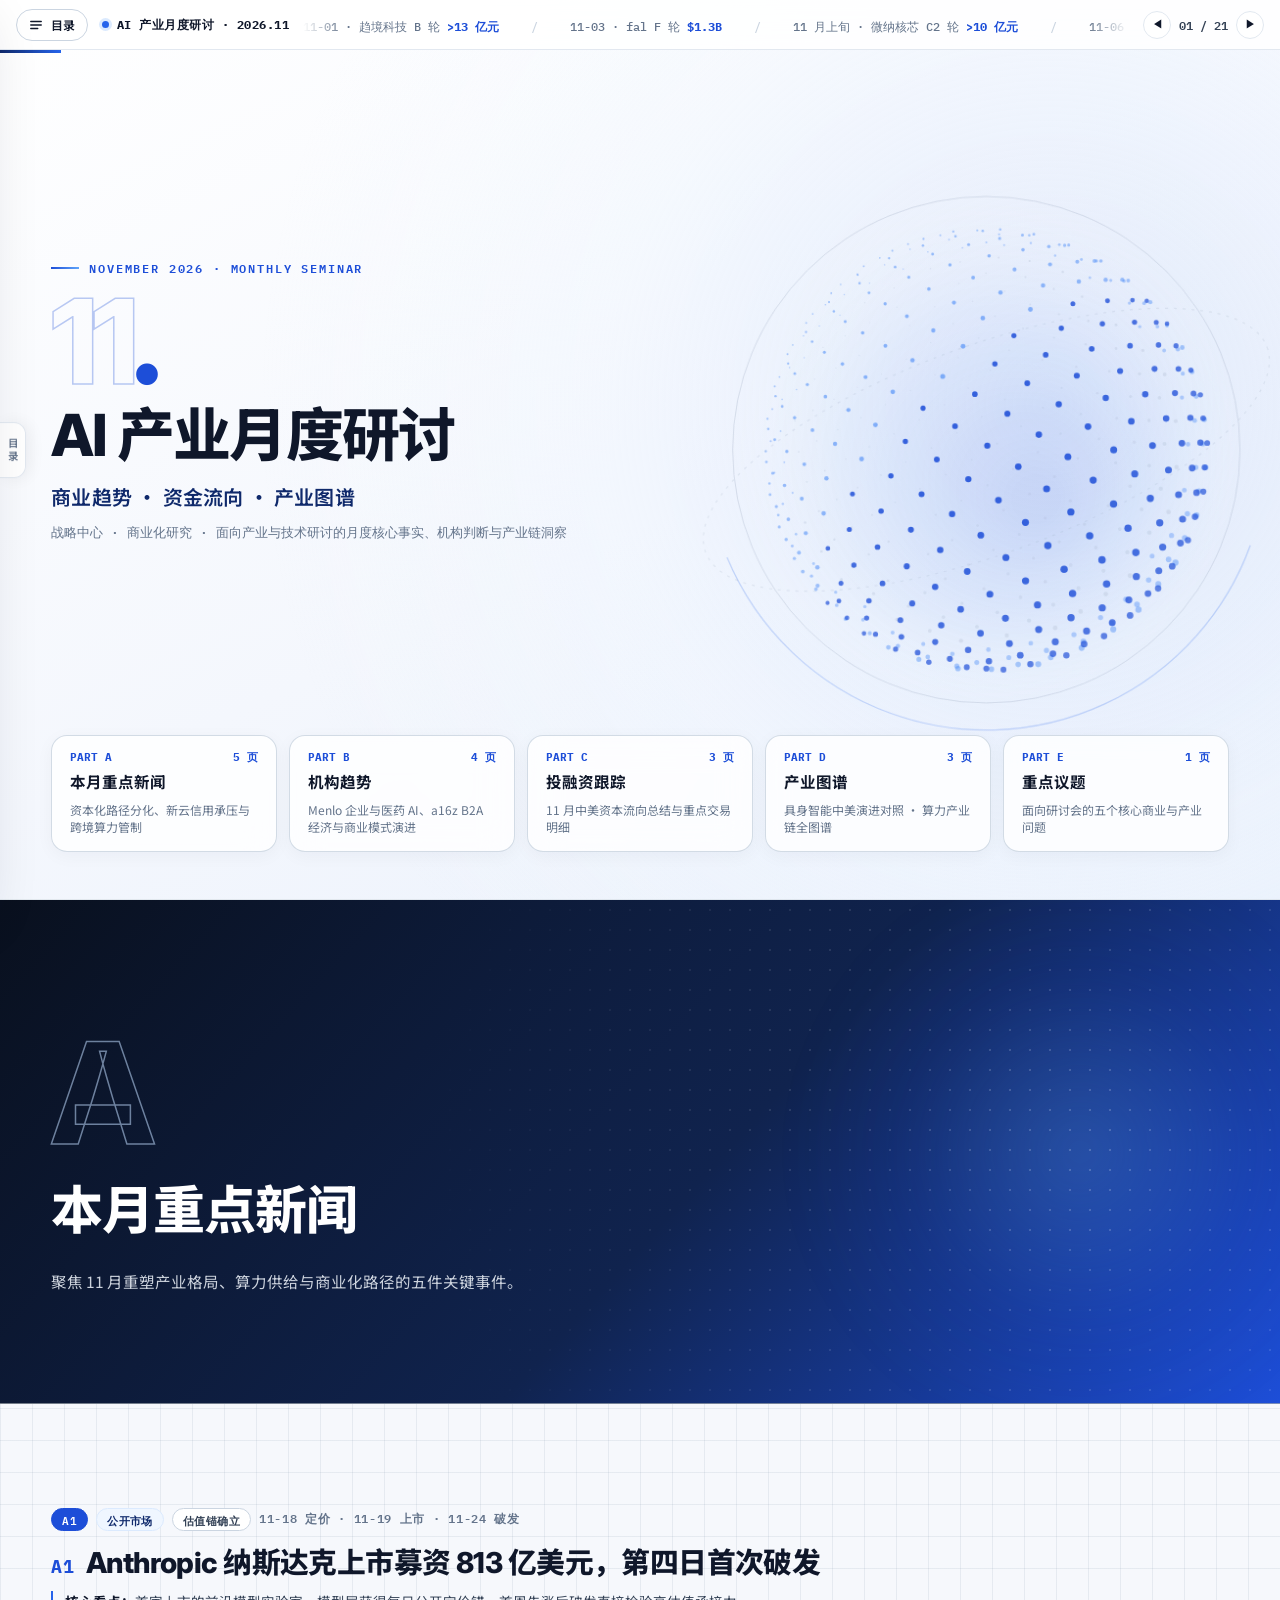
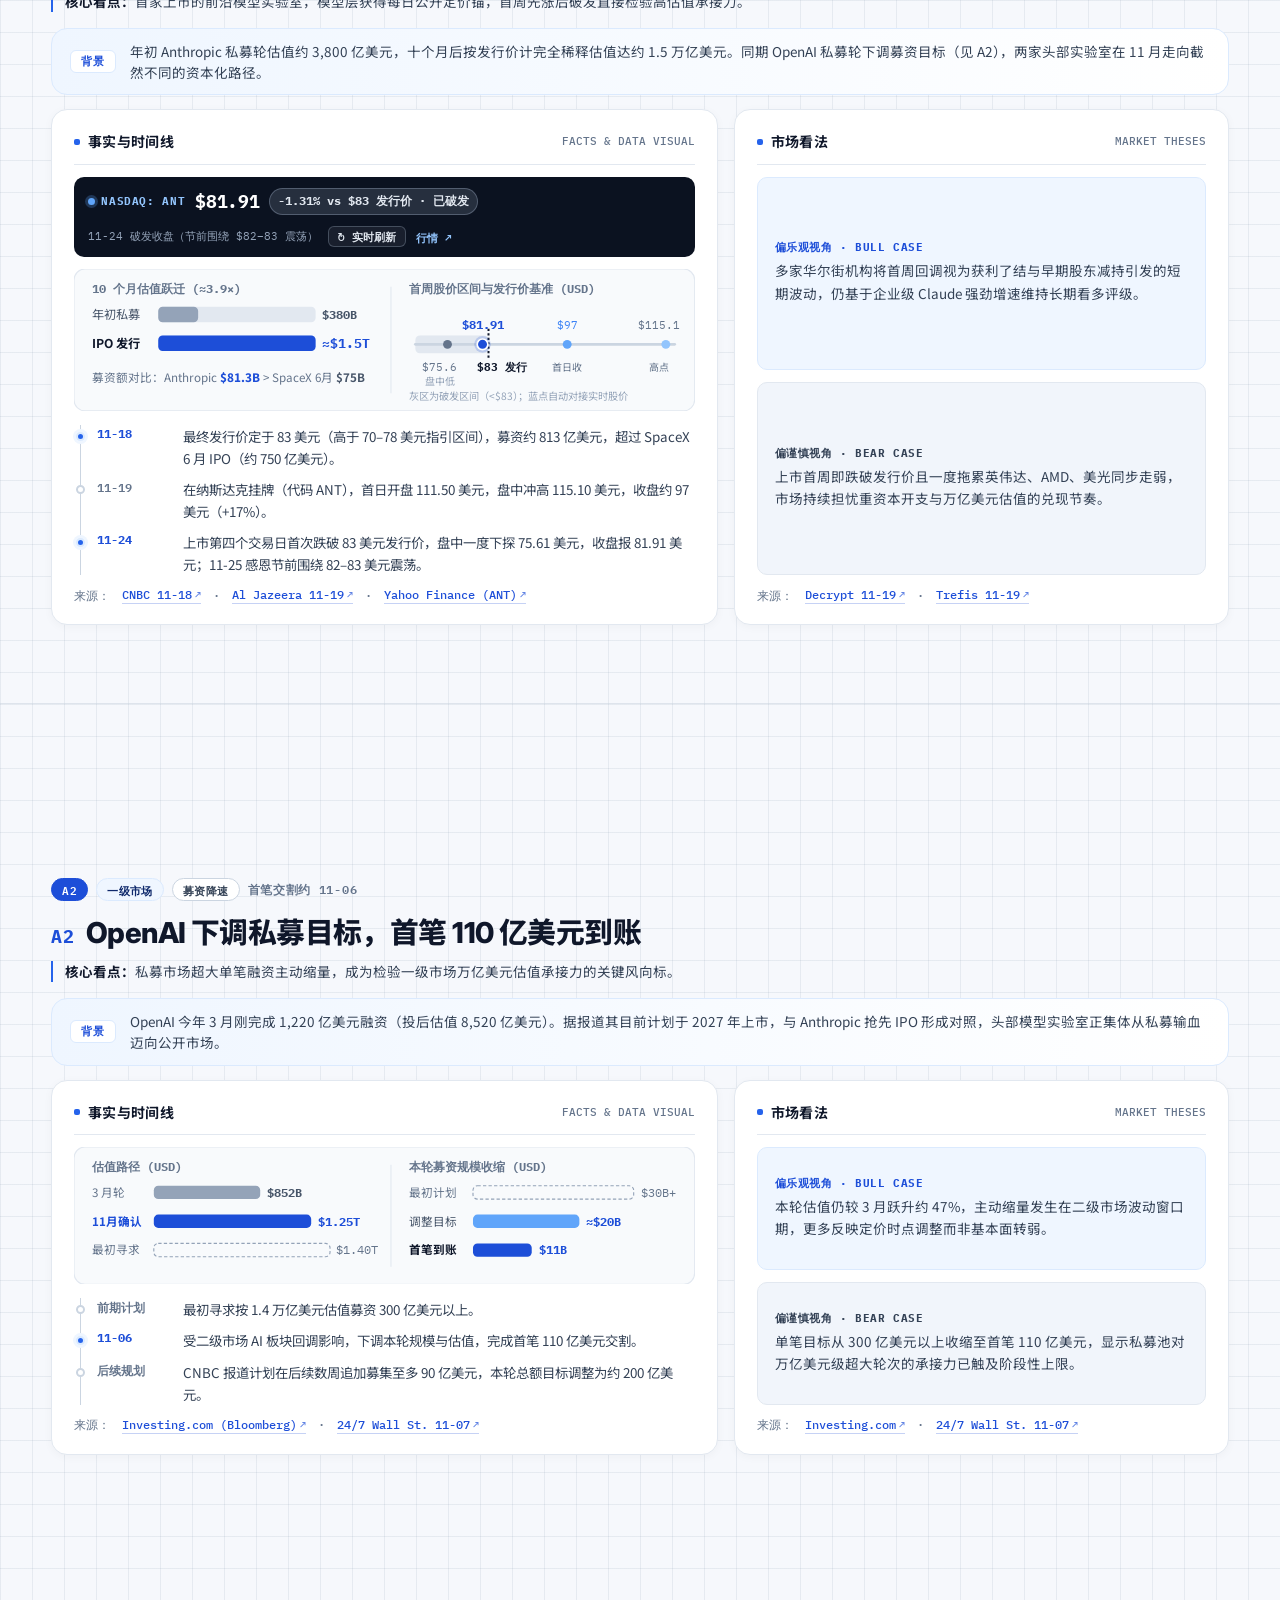
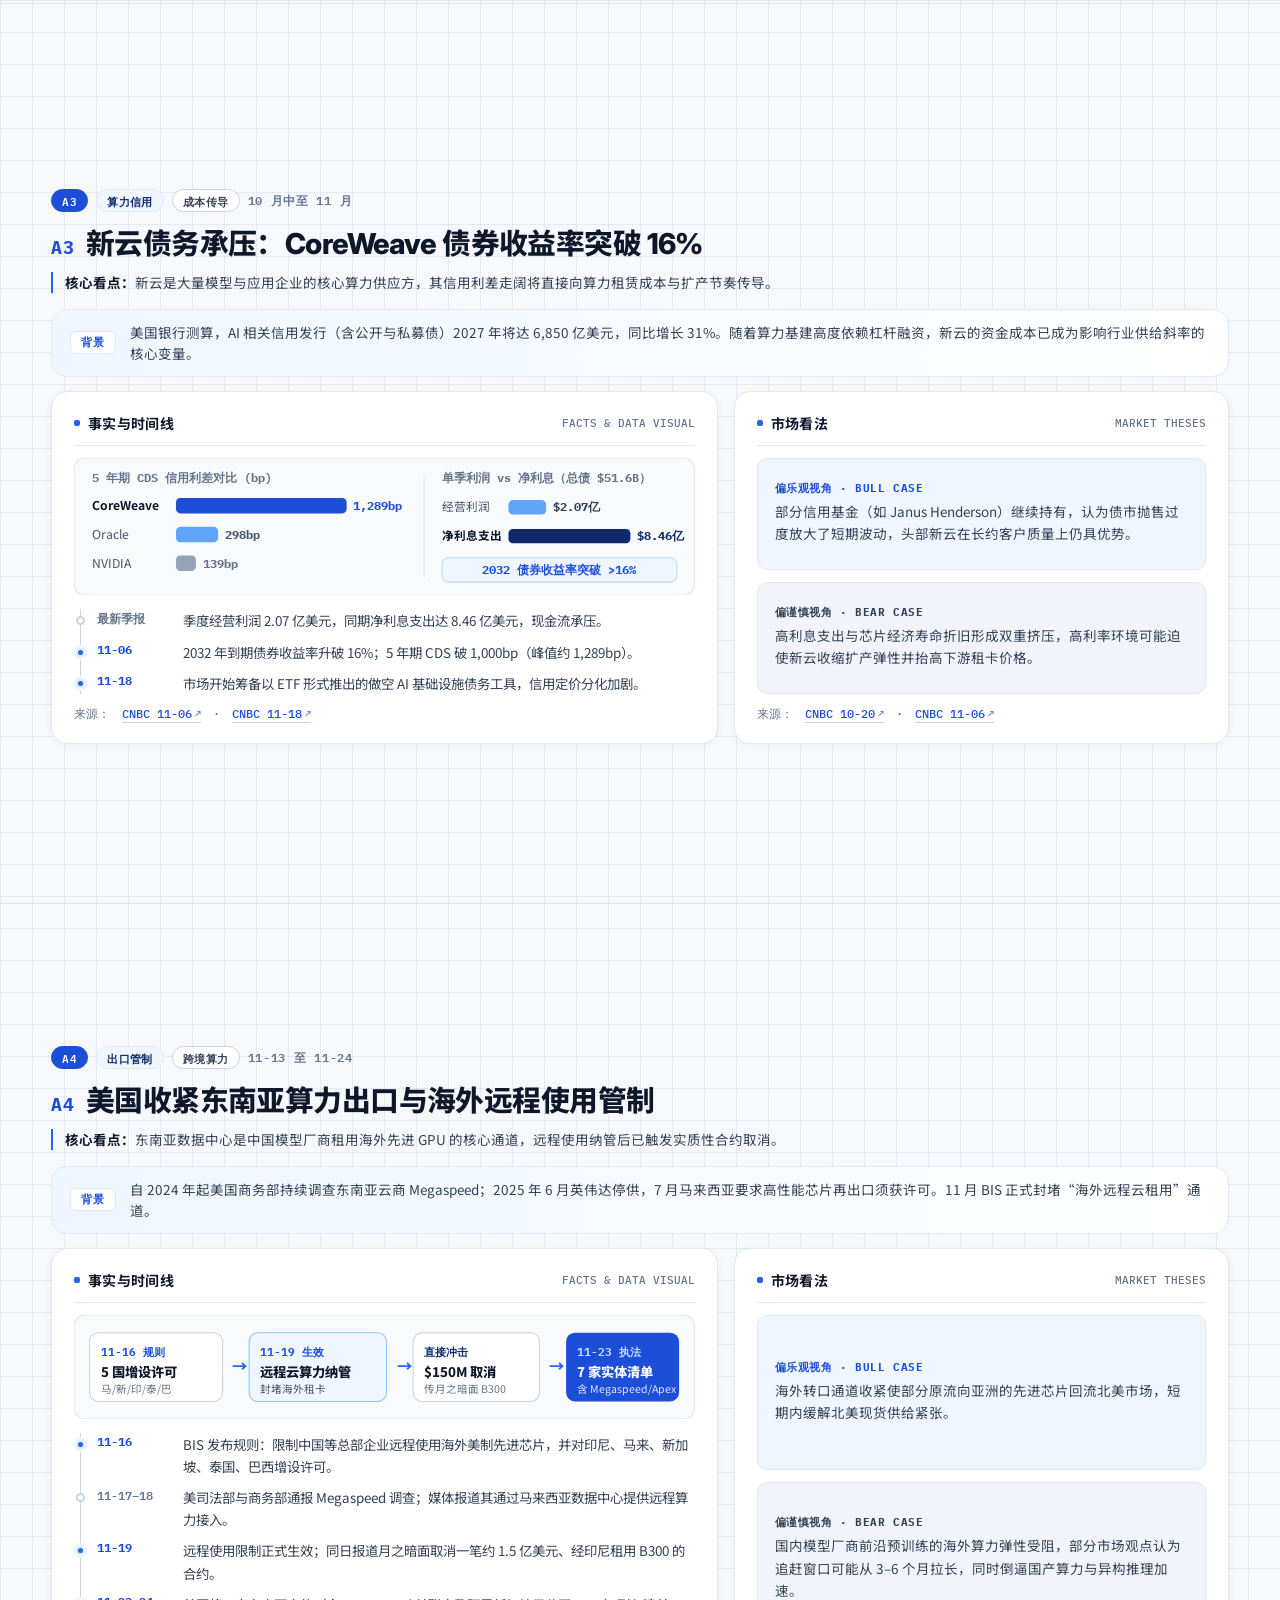
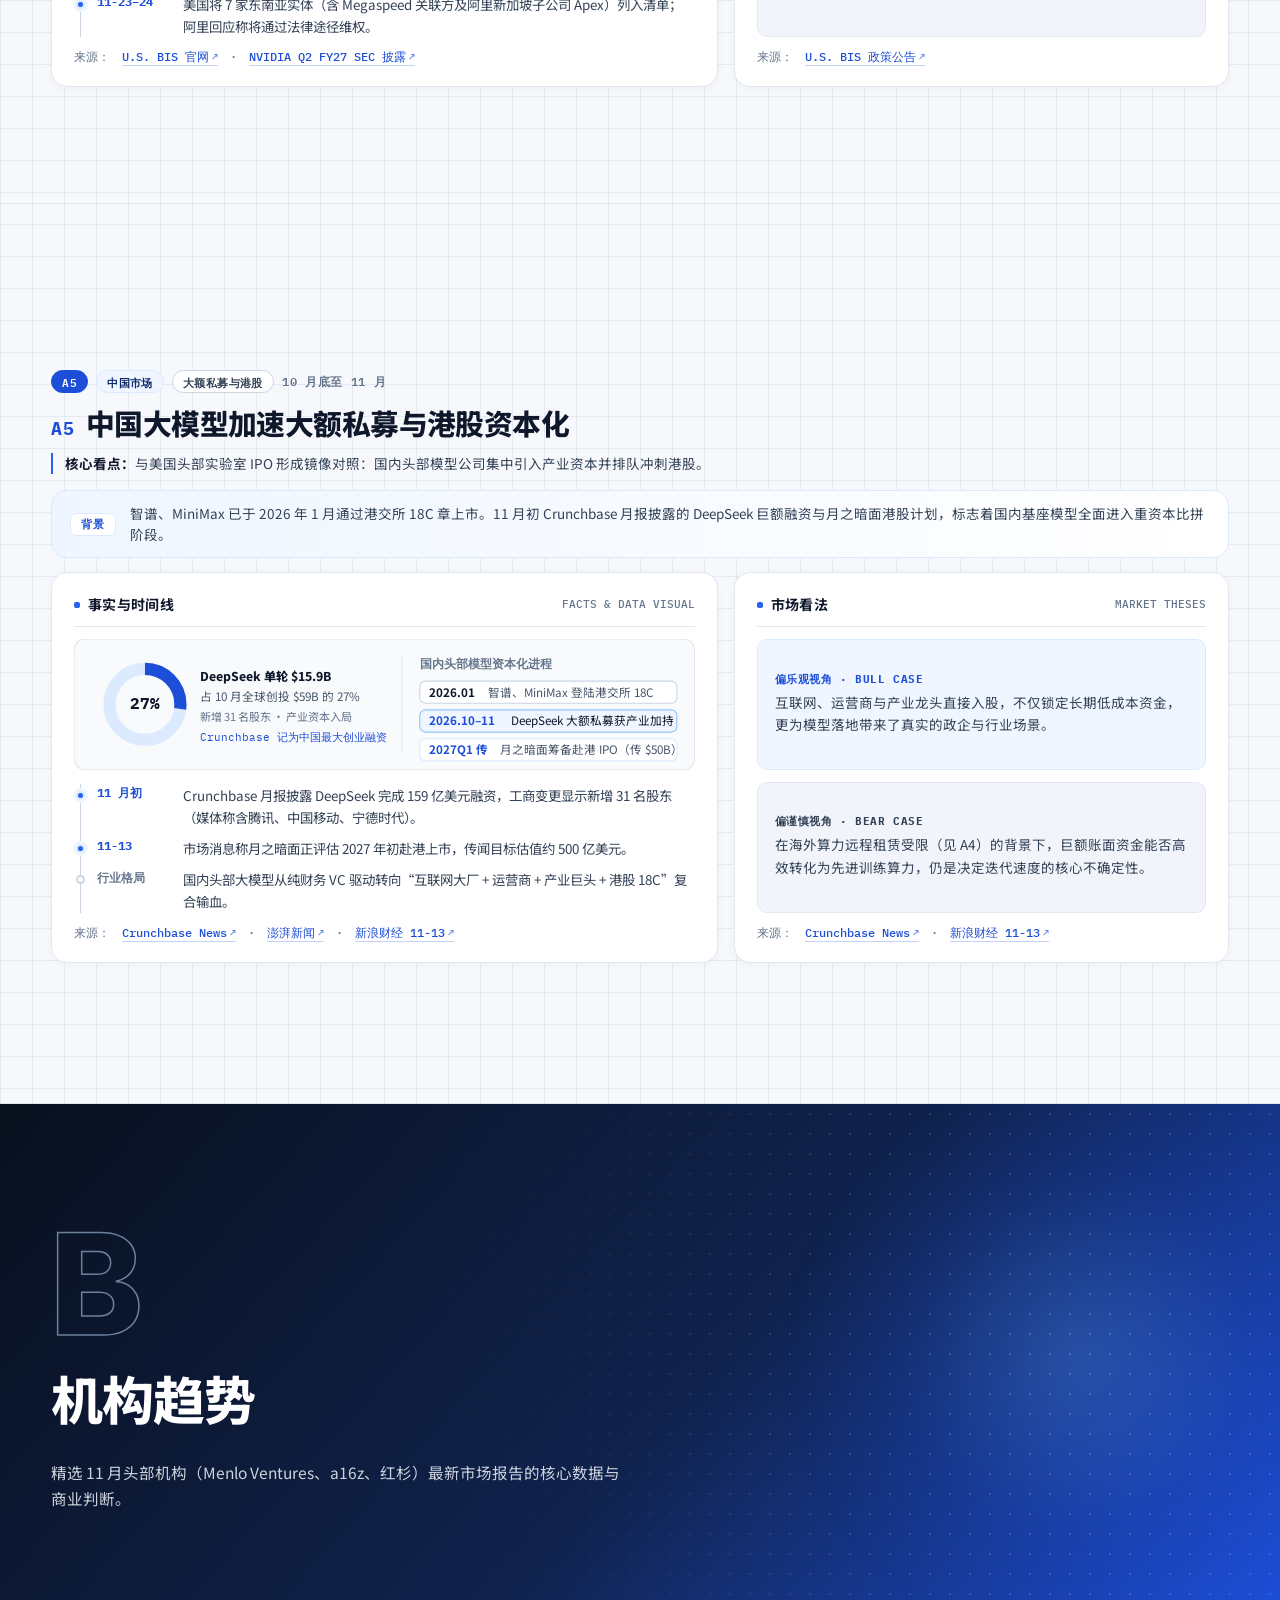
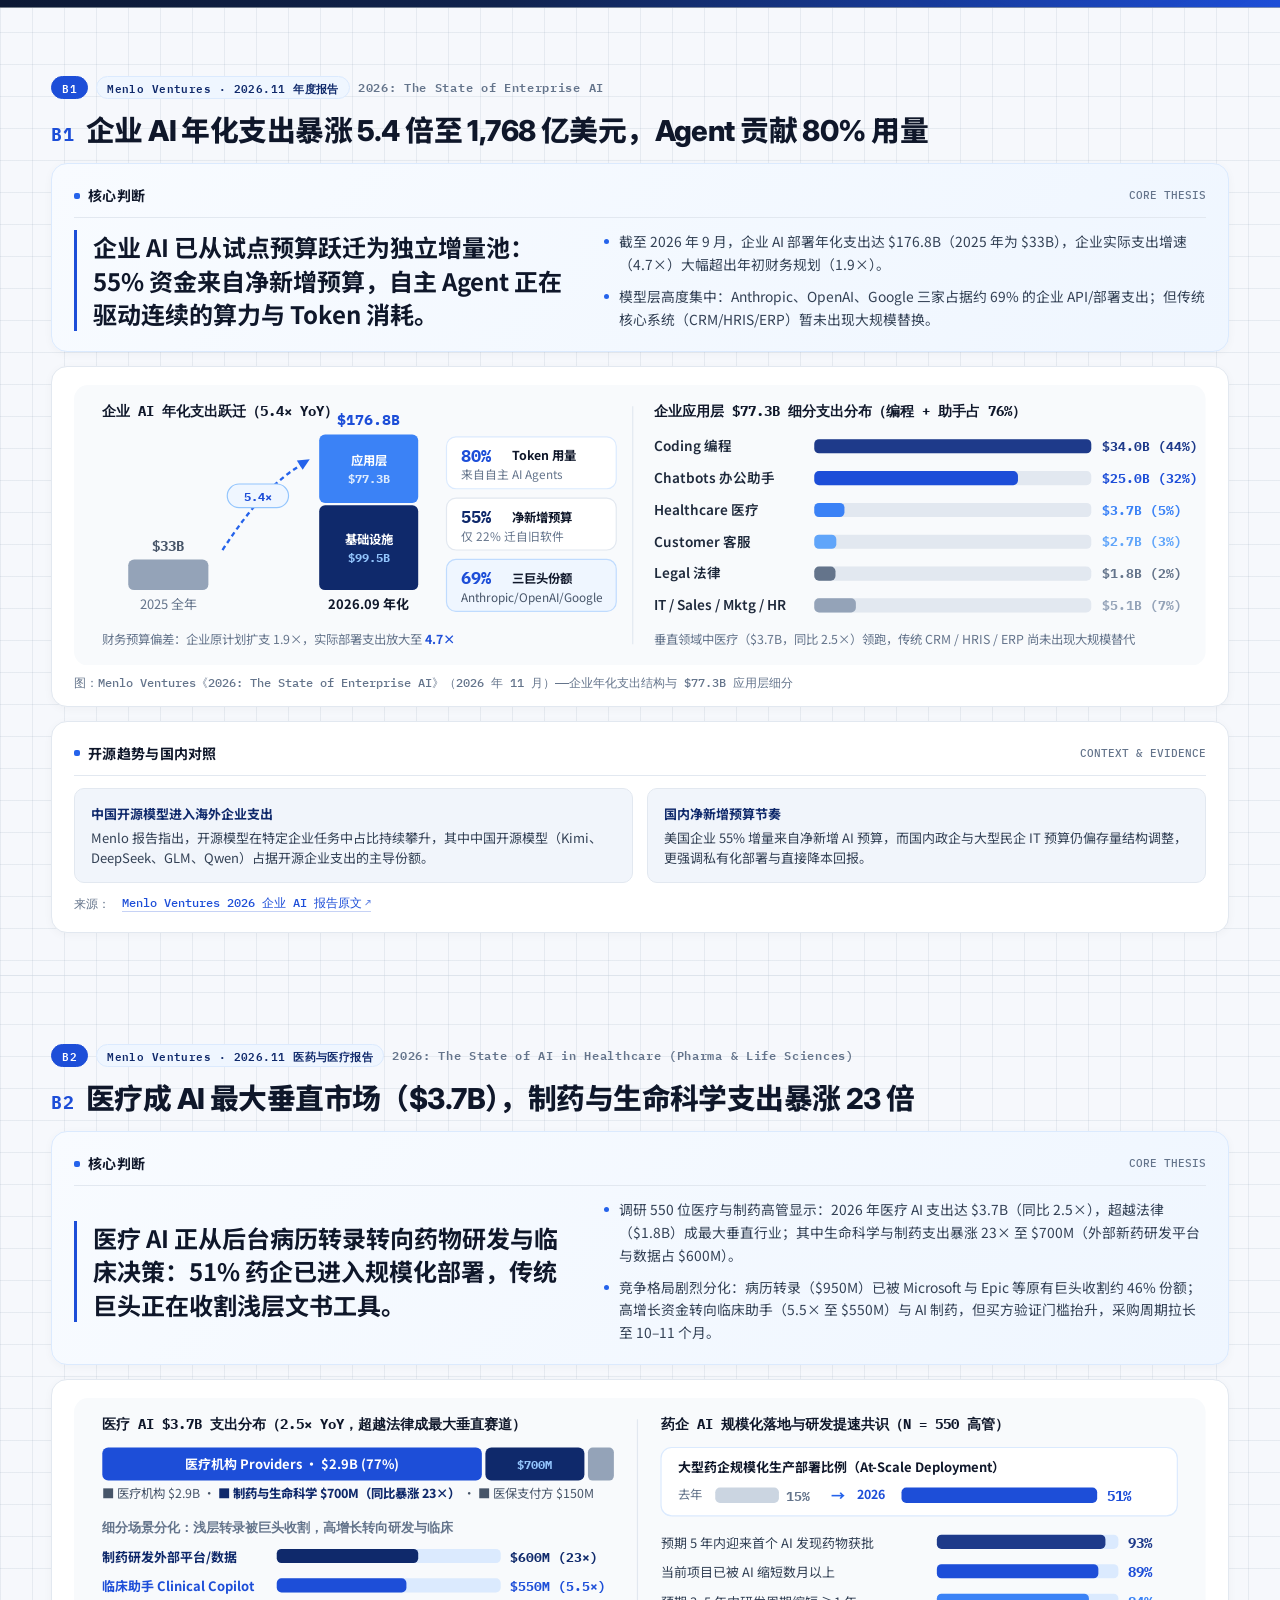
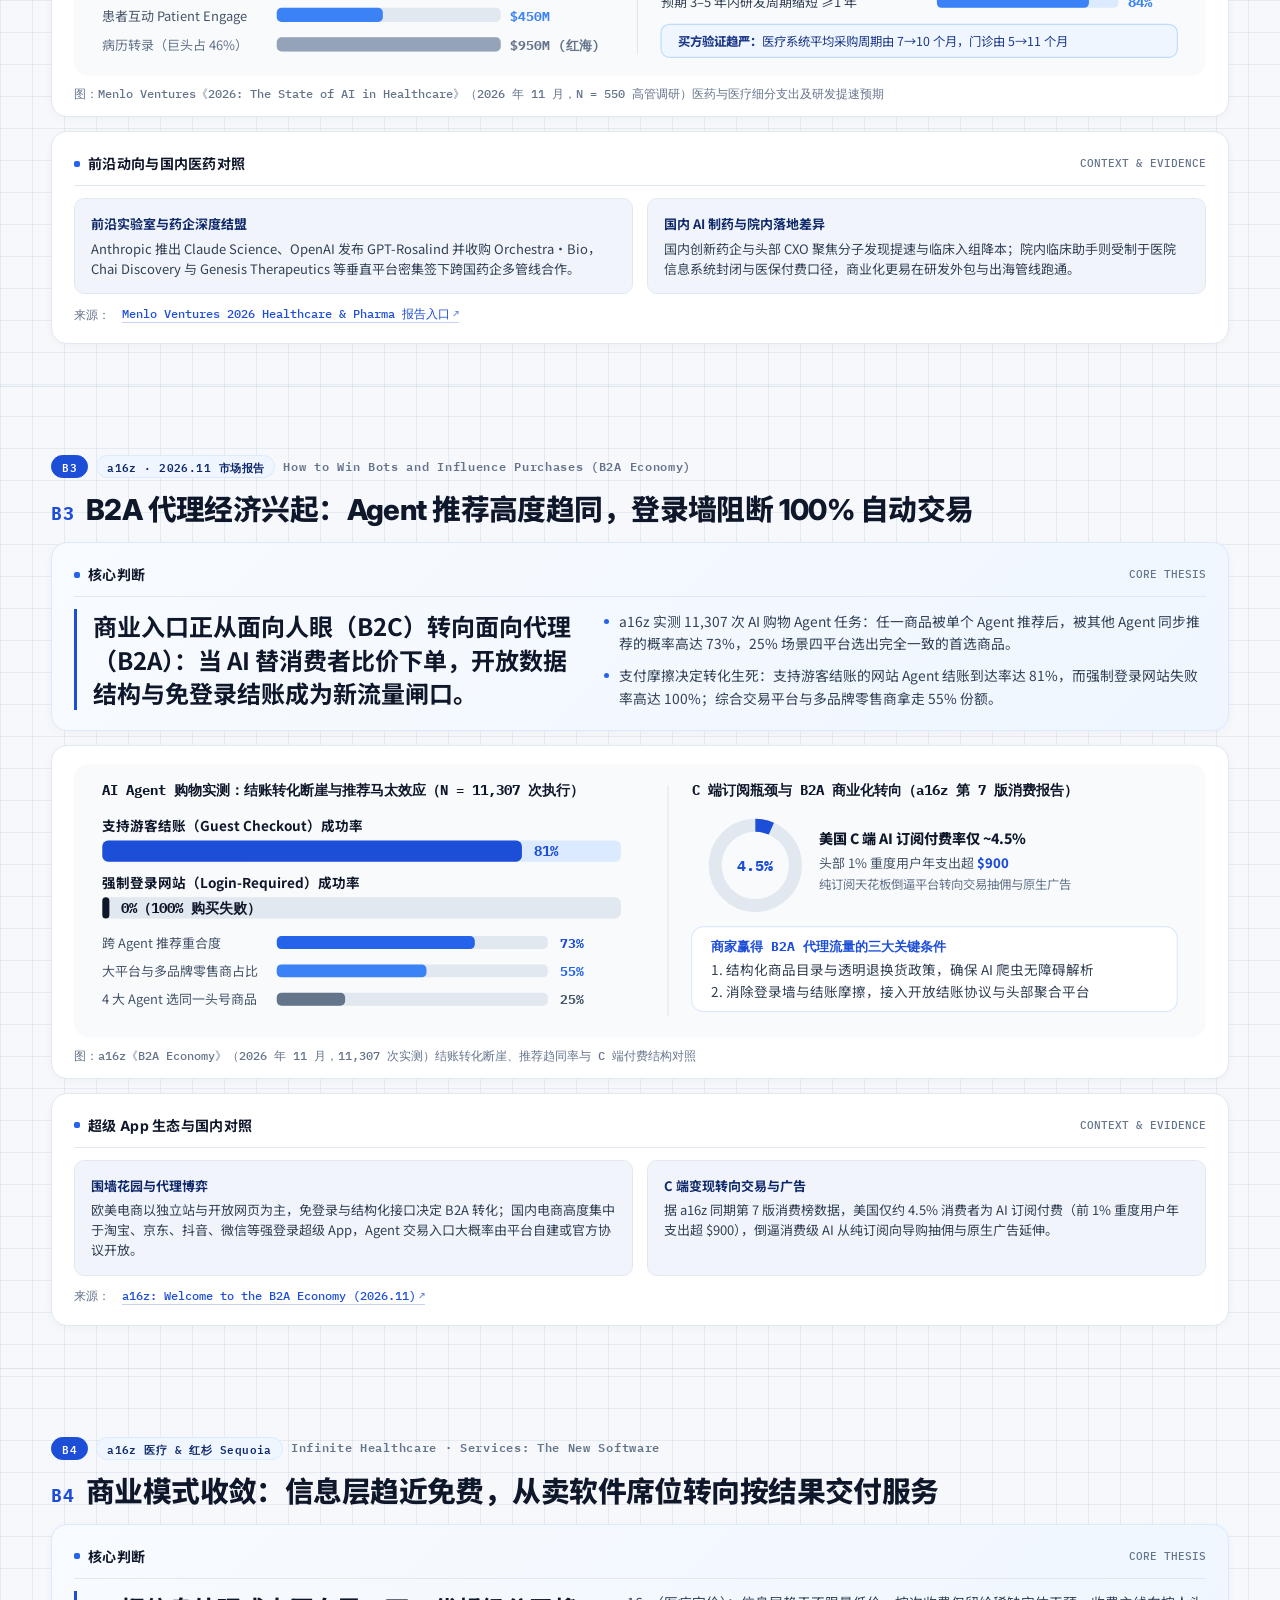
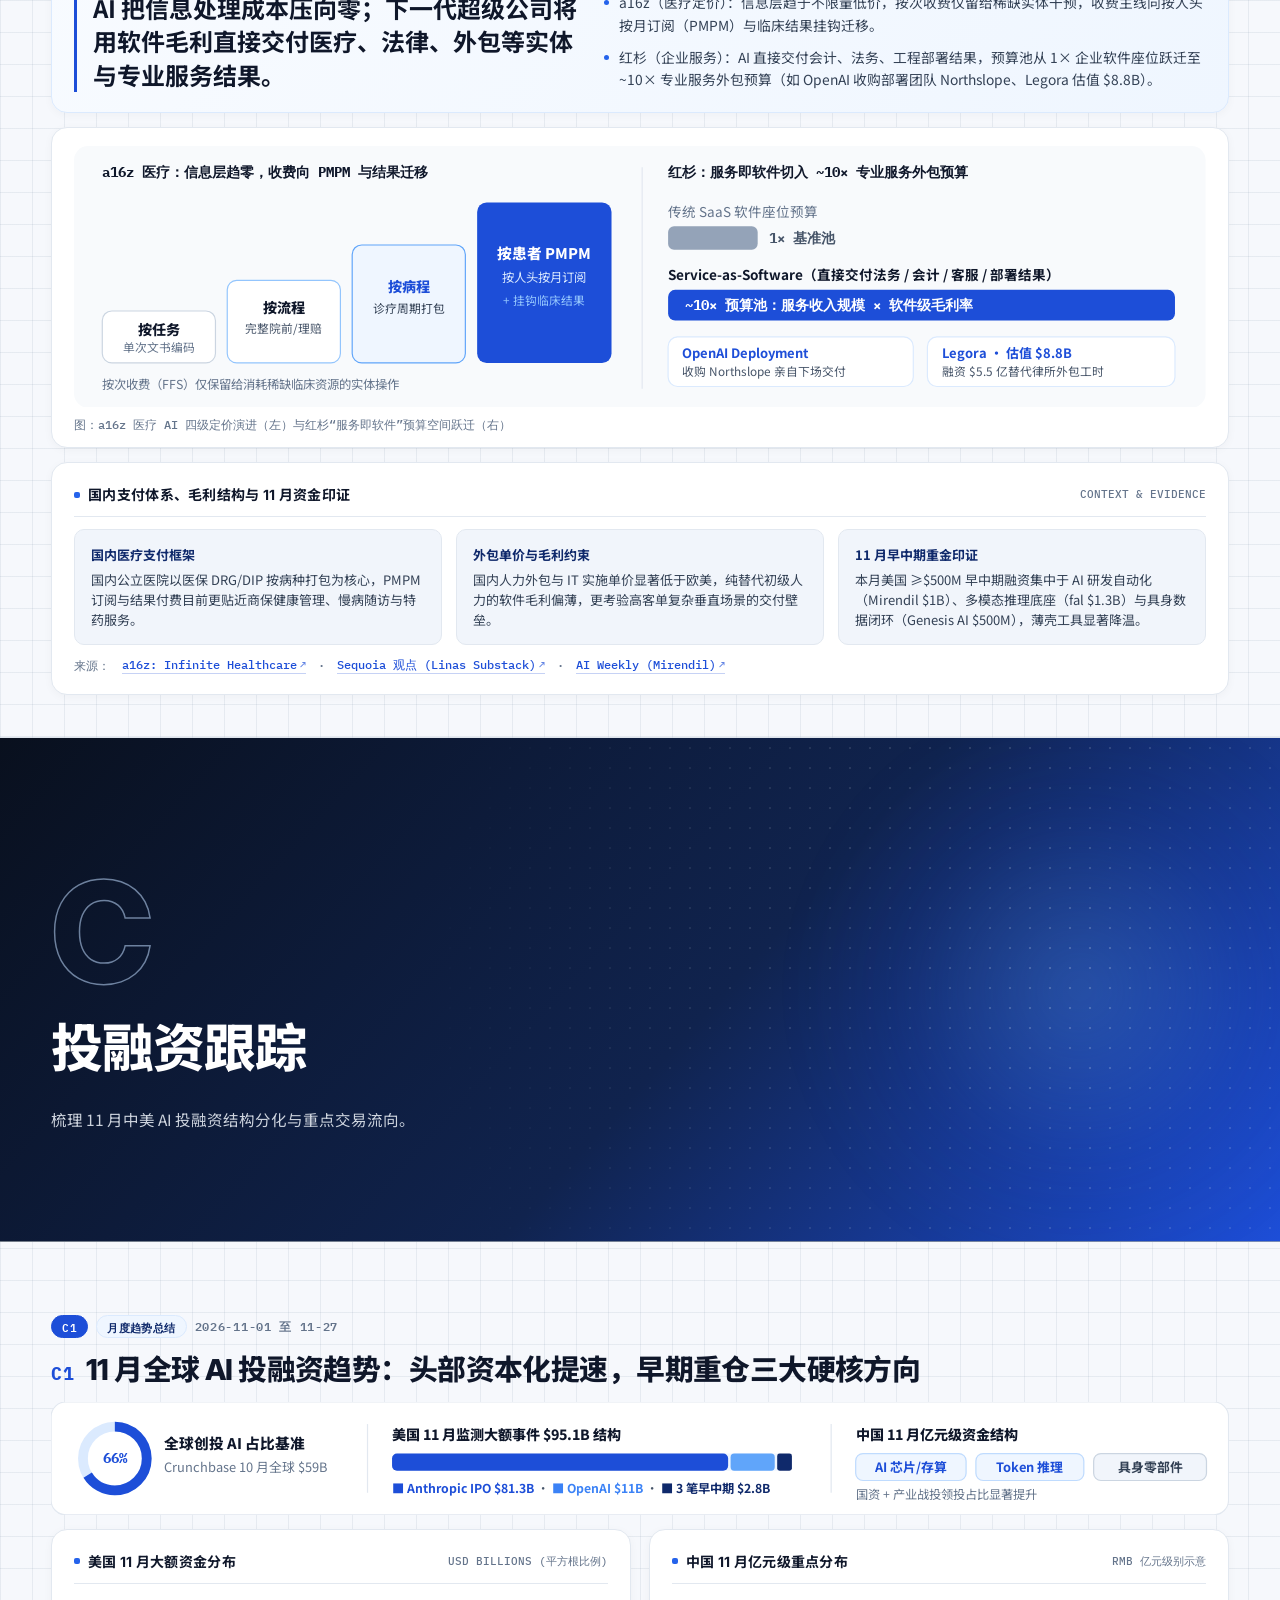
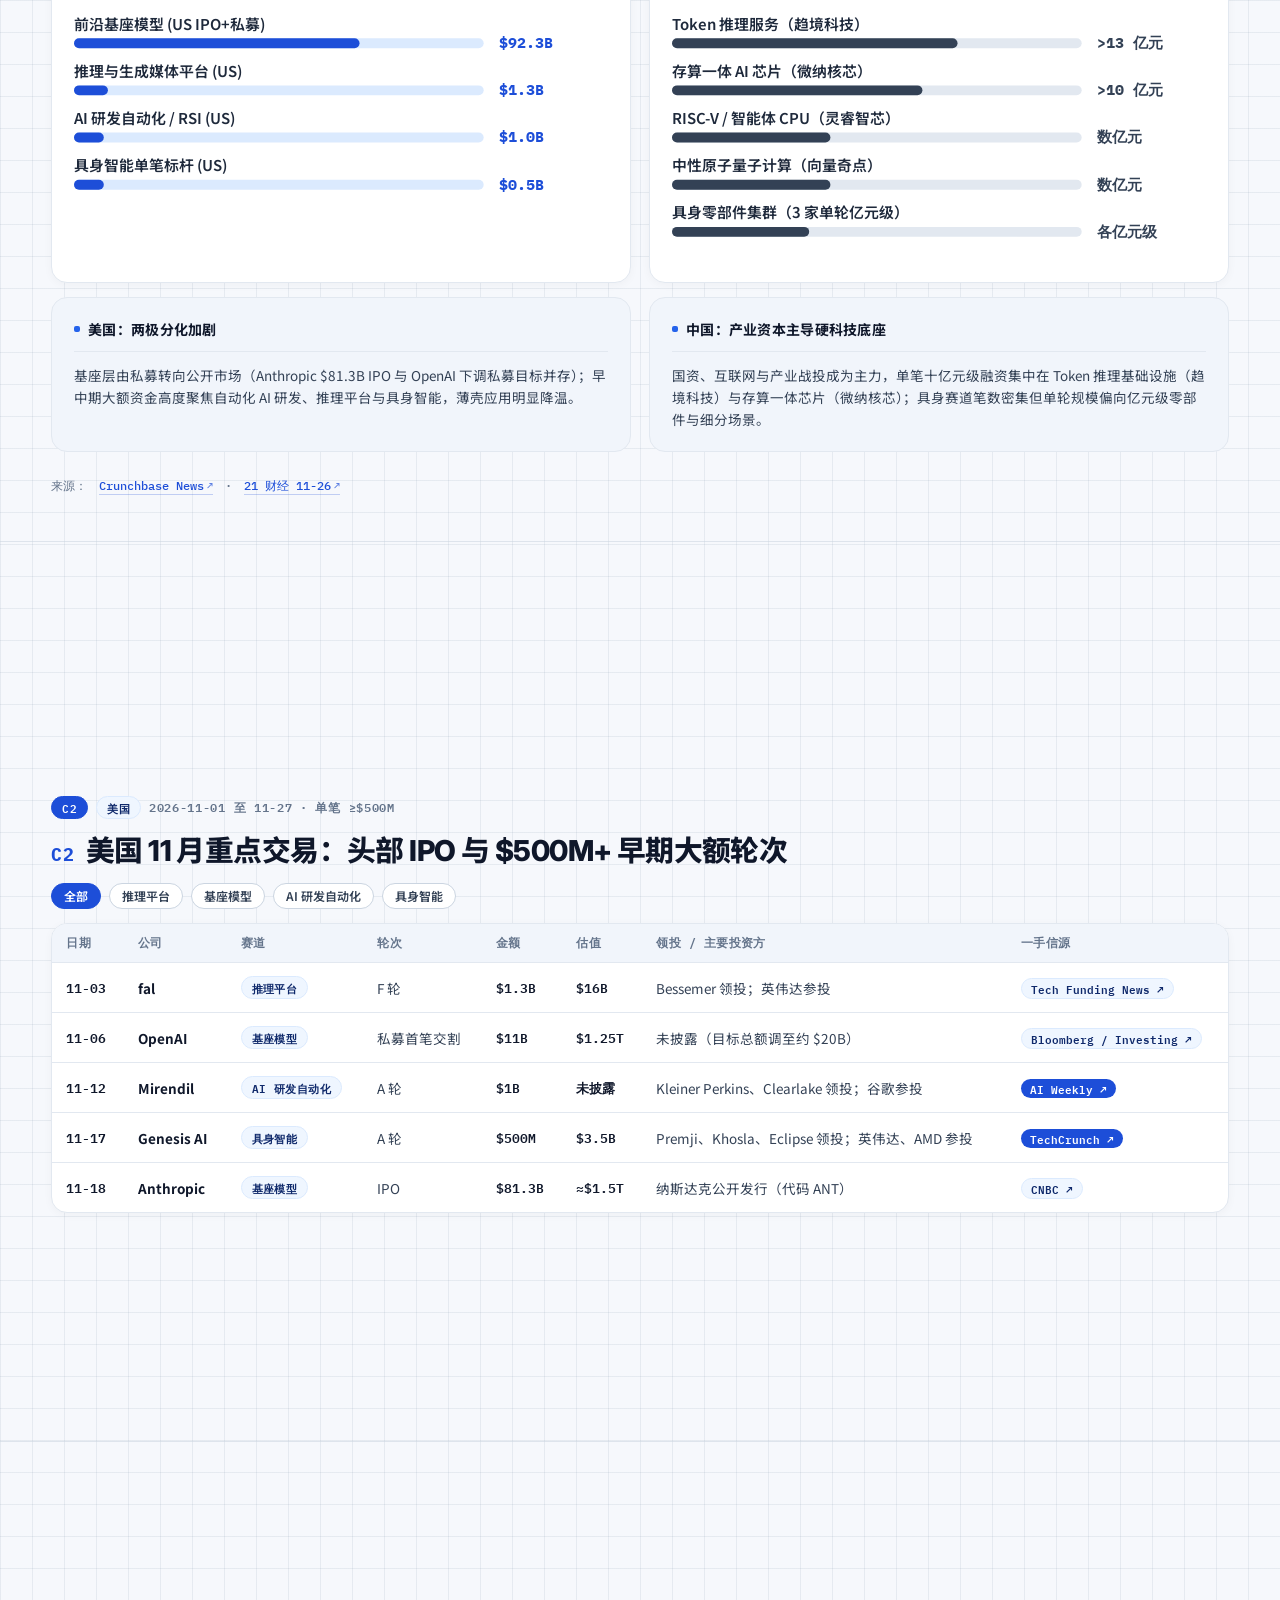
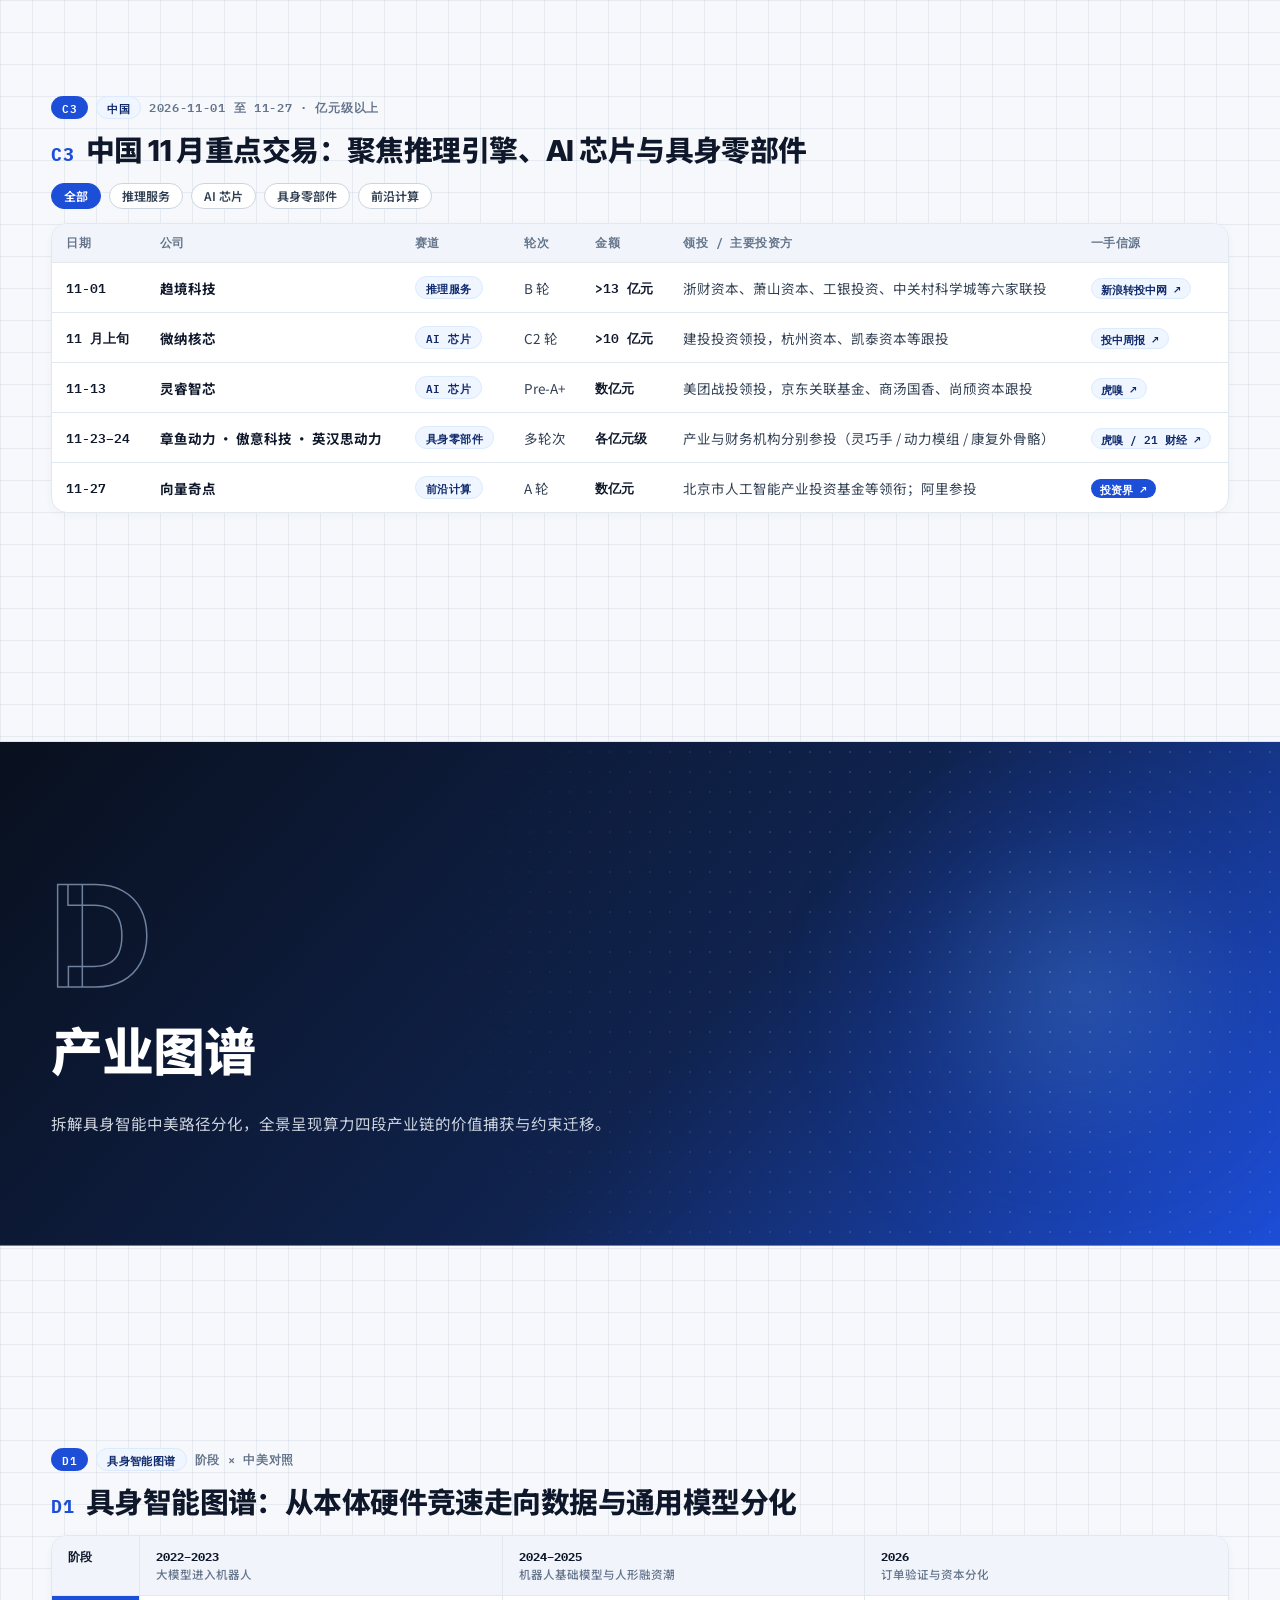
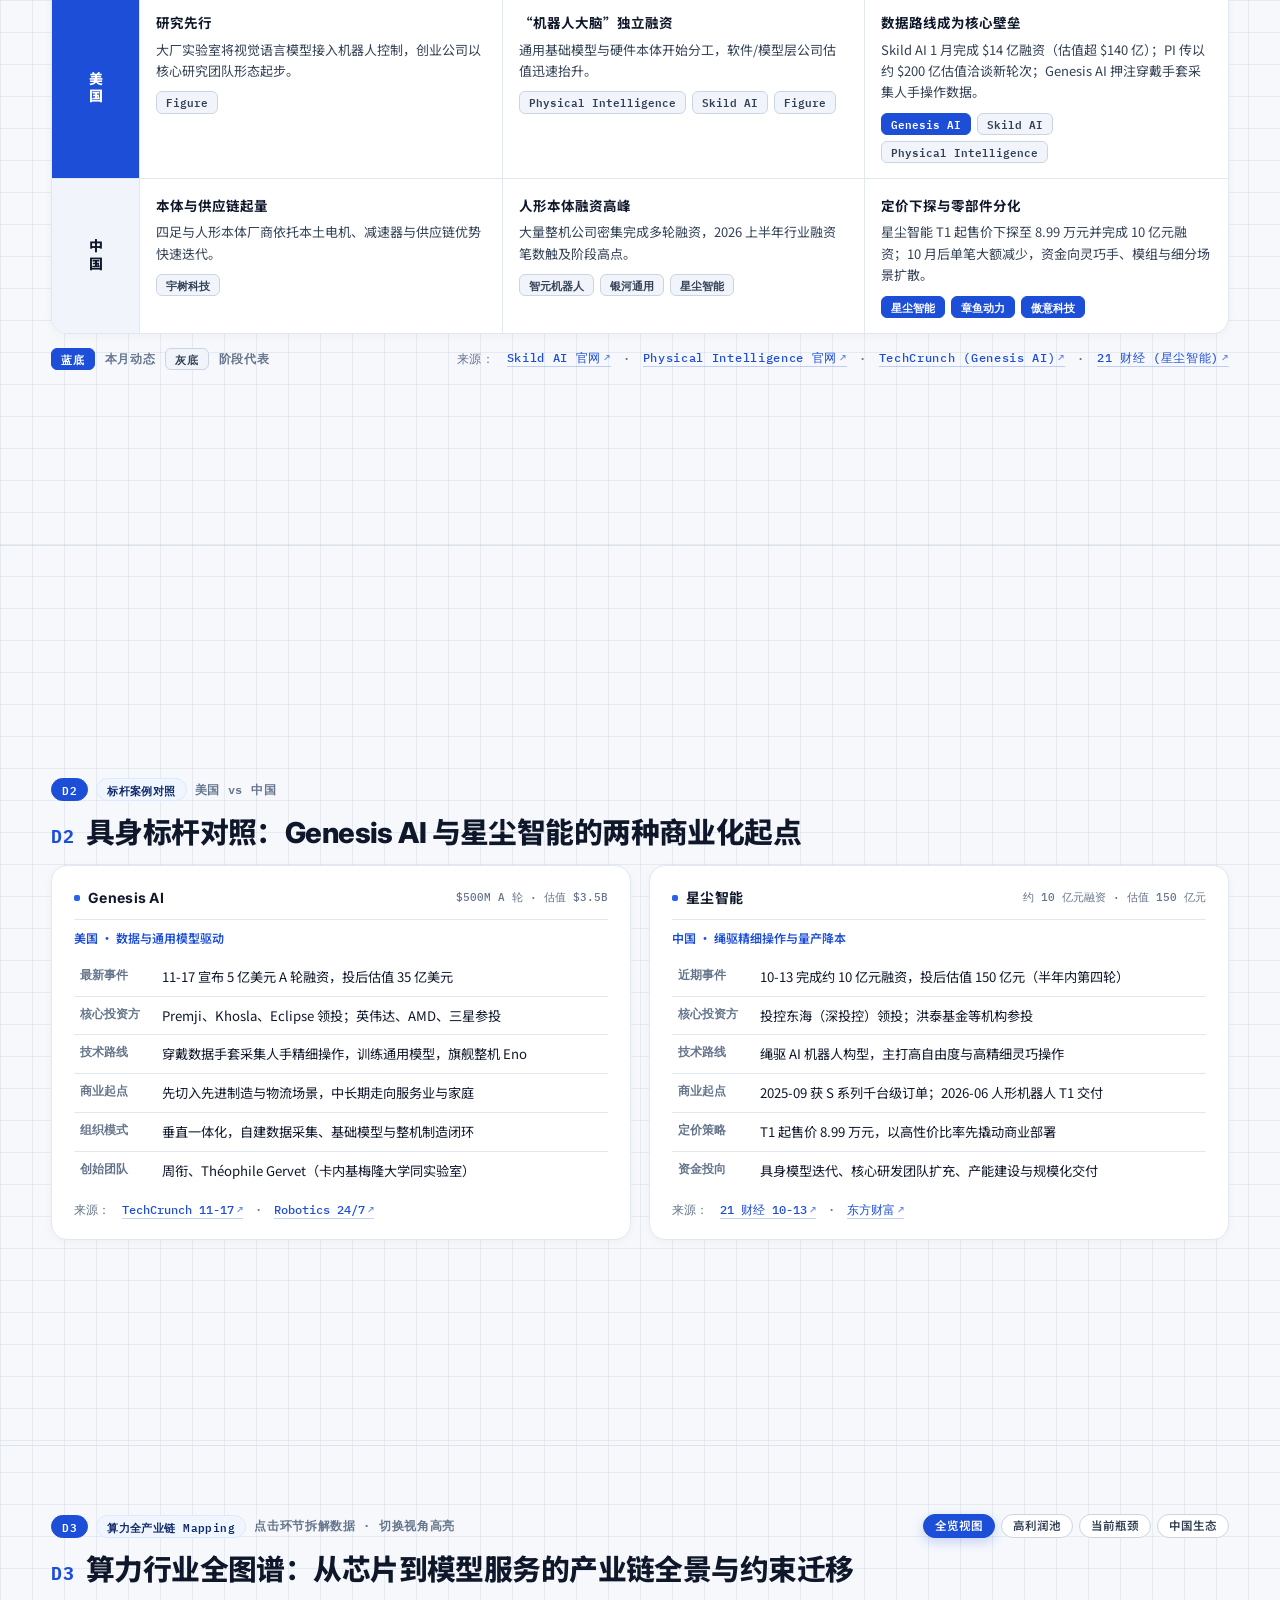
==== AI产业月度研讨-2026.11.html @ cfffbcdd "feat: AI industry monthly seminar 2026.11" ====
<!doctype html>
<html lang="zh-CN">
<head>
  <meta charset="utf-8">
  <meta name="viewport" content="width=device-width, initial-scale=1, viewport-fit=cover">
  <title>AI 产业月度研讨 · 2026.11</title>
  <link rel="icon" href="data:,">
  <link rel="preconnect" href="https://fonts.googleapis.com">
  <link rel="preconnect" href="https://fonts.gstatic.com" crossorigin>
  <link rel="stylesheet" href="https://fonts.googleapis.com/css2?family=IBM+Plex+Mono:wght@400;500;600;700&family=Inter:wght@400;500;600;700;800&family=Noto+Sans+SC:wght@400;500;600;700;800&display=swap">
  <link rel="stylesheet" href="assets/styles.css">
</head>
<body>

  <!-- Top Chrome -->
  <header class="topbar" aria-label="顶部导航">
    <button class="nav-trigger" id="navTrigger" type="button" aria-expanded="false" aria-controls="sideDrawer">
      <svg viewBox="0 0 16 16" fill="none" stroke="currentColor" stroke-width="1.6" stroke-linecap="round" aria-hidden="true">
        <line x1="2" y1="4" x2="14" y2="4"/>
        <line x1="2" y1="8" x2="14" y2="8"/>
        <line x1="2" y1="12" x2="10" y2="12"/>
      </svg>
      <span>目录</span>
    </button>
    <div class="brand-pill">
      <span class="brand-dot" aria-hidden="true"></span>
      <span>AI 产业月度研讨 · 2026.11</span>
    </div>
    <div class="ticker" aria-hidden="true">
      <div class="ticker-track" id="ticker"></div>
    </div>
    <div class="counter">
      <button id="prev" type="button" aria-label="上一页">◀</button>
      <span id="pc">01 / 19</span>
      <button id="next" type="button" aria-label="下一页">▶</button>
    </div>
  </header>
  <div class="progress-bar" id="progress"></div>

  <!-- Retractable Left-Edge Handle (Zero Content Overlap) -->
  <button class="edge-tab" id="edgeTab" type="button" aria-label="展开侧边目录">
    <span>目录</span>
  </button>

  <!-- Hidden Slide-Out Navigation Drawer -->
  <div class="drawer-backdrop" id="drawerBackdrop"></div>
  <aside class="side-drawer" id="sideDrawer" aria-label="全页快速跳转" aria-hidden="true">
    <div class="drawer-head">
      <span class="drawer-head-title">INDEX · 2026.11</span>
      <button class="drawer-close" id="drawerClose" type="button" aria-label="关闭目录">✕</button>
    </div>
    <nav class="drawer-body" id="drawerBody"></nav>
  </aside>

  <!-- Main Deck Container (Data-Driven) -->
  <main id="deck"></main>

  <!-- Monthly Data Modules (Rolling Update: Only Edit Files Inside data/YYYY-MM/) -->
  <script src="data/2026-11/meta.js"></script>
  <script src="data/2026-11/news.js"></script>
  <script src="data/2026-11/trends.js"></script>
  <script src="data/2026-11/funding.js"></script>
  <script src="data/2026-11/maps.js"></script>
  <script src="data/2026-11/topics.js"></script>

  <!-- Visualization, Brand Marks & Interactive Deck Engine -->
  <script src="assets/logos.js"></script>
  <script src="assets/charts.js"></script>
  <script src="assets/app.js"></script>
</body>
</html>
---- assets/styles.css ----
/* ==========================================================================
   AI Industry Monthly Seminar — Blue / White / Gray Minimal Portfolio System
   Clean editorial grid, subtle halftone artistry, hidden slide-out drawer nav
   ========================================================================== */

:root {
  --bg: #F6F8FC;
  --bg-grid: rgba(148, 163, 184, 0.16);
  --surface: #FFFFFF;
  --surface-soft: #F1F5FB;
  --ink: #0F172A;
  --ink-secondary: #334155;
  --muted: #64748B;
  --line: #E2E8F0;
  --line-strong: #CBD5E1;
  --blue: #1D4ED8;
  --blue-bright: #2563EB;
  --blue-deep: #0F296B;
  --blue-soft: #EFF6FF;
  --blue-tint: #DBEAFE;
  --slate-dark: #0B1220;
  --shadow-sm: 0 2px 10px rgba(15, 23, 42, 0.035);
  --shadow-md: 0 12px 32px rgba(15, 23, 42, 0.06);
  --shadow-lg: 0 20px 50px rgba(15, 23, 42, 0.12);
  --radius-sm: 10px;
  --radius-md: 16px;
  --radius-lg: 22px;
  --ease: cubic-bezier(0.16, 1, 0.3, 1);
  --font-display: "Inter", "Noto Sans SC", "PingFang SC", -apple-system, BlinkMacSystemFont, sans-serif;
  --font-body: "Noto Sans SC", "Inter", "PingFang SC", "Microsoft YaHei", sans-serif;
  --font-mono: "IBM Plex Mono", "SFMono-Regular", Menlo, monospace;
  color-scheme: light;
}

*,
*::before,
*::after {
  box-sizing: border-box;
}

html {
  scroll-behavior: smooth;
  scroll-padding-top: 64px;
}

body {
  margin: 0;
  padding: 0;
  background-color: var(--bg);
  background-image:
    linear-gradient(to right, var(--bg-grid) 1px, transparent 1px),
    linear-gradient(to bottom, var(--bg-grid) 1px, transparent 1px);
  background-size: 32px 32px;
  color: var(--ink);
  font-family: var(--font-body);
  font-size: 14.5px;
  line-height: 1.65;
  -webkit-font-smoothing: antialiased;
  overflow-x: hidden;
}

a {
  color: var(--blue);
  text-decoration: none;
  transition: color 0.18s var(--ease), opacity 0.18s var(--ease);
}

a:hover {
  color: var(--blue-deep);
}

a:focus-visible,
button:focus-visible {
  outline: 2px solid var(--blue-bright);
  outline-offset: 2px;
}

/* ========================= Top Chrome Bar ========================= */
.topbar {
  position: fixed;
  top: 0;
  left: 0;
  right: 0;
  z-index: 40;
  height: calc(50px + env(safe-area-inset-top, 0px));
  padding-top: env(safe-area-inset-top, 0px);
  padding-left: max(16px, env(safe-area-inset-left, 0px));
  padding-right: max(16px, env(safe-area-inset-right, 0px));
  display: flex;
  align-items: center;
  gap: 14px;
  background: rgba(255, 255, 255, 0.86);
  backdrop-filter: blur(14px);
  -webkit-backdrop-filter: blur(14px);
  border-bottom: 1px solid var(--line);
}

.nav-trigger {
  flex: none;
  display: inline-flex;
  align-items: center;
  gap: 8px;
  height: 32px;
  padding: 0 12px;
  border-radius: 999px;
  border: 1px solid var(--line-strong);
  background: var(--surface);
  color: var(--ink);
  font: 600 12px/1 var(--font-body);
  cursor: pointer;
  transition: all 0.2s var(--ease);
}

.nav-trigger:hover {
  border-color: var(--blue);
  color: var(--blue);
  background: var(--blue-soft);
}

.nav-trigger svg {
  width: 14px;
  height: 14px;
}

.brand-pill {
  flex: none;
  display: inline-flex;
  align-items: center;
  gap: 8px;
  font: 700 12px/1 var(--font-mono);
  letter-spacing: 0.04em;
  color: var(--ink);
}

.brand-dot {
  width: 7px;
  height: 7px;
  border-radius: 50%;
  background: var(--blue-bright);
  box-shadow: 0 0 0 3px var(--blue-tint);
}

.ticker {
  flex: 1;
  min-width: 0;
  overflow: hidden;
  mask-image: linear-gradient(to right, transparent, #000 5%, #000 95%, transparent);
  -webkit-mask-image: linear-gradient(to right, transparent, #000 5%, #000 95%, transparent);
}

.ticker-track {
  display: inline-flex;
  align-items: center;
  gap: 32px;
  white-space: nowrap;
  font: 500 11.5px/1 var(--font-mono);
  color: var(--muted);
  animation: tickerScroll 68s linear infinite;
}

.ticker:hover .ticker-track {
  animation-play-state: paused;
}

.ticker-track b {
  color: var(--blue);
  font-weight: 700;
}

.ticker-sep {
  color: var(--line-strong);
}

@keyframes tickerScroll {
  from { transform: translateX(0); }
  to { transform: translateX(-50%); }
}

.counter {
  flex: none;
  display: inline-flex;
  align-items: center;
  gap: 8px;
  font: 600 12px/1 var(--font-mono);
  font-variant-numeric: tabular-nums;
  color: var(--ink-secondary);
}

.counter button {
  width: 28px;
  height: 28px;
  border-radius: 50%;
  border: 1px solid var(--line);
  background: var(--surface);
  color: var(--ink);
  display: grid;
  place-items: center;
  cursor: pointer;
  font-size: 11px;
  transition: all 0.18s var(--ease);
}

.counter button:hover {
  border-color: var(--blue);
  background: var(--blue);
  color: #fff;
}

.progress-bar {
  position: fixed;
  top: calc(50px + env(safe-area-inset-top, 0px));
  left: 0;
  height: 2.5px;
  width: 0;
  background: linear-gradient(90deg, var(--blue-deep), var(--blue-bright));
  z-index: 41;
  transition: width 0.3s var(--ease);
}

/* ==================== Hidden Retractable Side Drawer ==================== */
.edge-tab {
  position: fixed;
  left: 0;
  top: 50%;
  transform: translateY(-50%);
  z-index: 45;
  display: flex;
  flex-direction: column;
  align-items: center;
  justify-content: center;
  gap: 6px;
  width: 26px;
  padding: 14px 4px;
  border: 1px solid var(--line);
  border-left: 0;
  border-radius: 0 12px 12px 0;
  background: rgba(255, 255, 255, 0.88);
  backdrop-filter: blur(10px);
  color: var(--muted);
  font: 600 10.5px/1.1 var(--font-body);
  cursor: pointer;
  box-shadow: 4px 0 16px rgba(15, 23, 42, 0.06);
  transition: all 0.22s var(--ease);
}

.edge-tab:hover {
  width: 34px;
  color: var(--blue);
  border-color: var(--blue-tint);
  background: var(--blue-soft);
}

.edge-tab span {
  writing-mode: vertical-rl;
  letter-spacing: 0.18em;
}

.drawer-backdrop {
  position: fixed;
  inset: 0;
  z-index: 50;
  background: rgba(15, 23, 42, 0.24);
  backdrop-filter: blur(4px);
  opacity: 0;
  pointer-events: none;
  transition: opacity 0.28s var(--ease);
}

.drawer-backdrop.open {
  opacity: 1;
  pointer-events: auto;
}

.side-drawer {
  position: fixed;
  top: 0;
  left: 0;
  bottom: 0;
  z-index: 55;
  width: min(308px, 84vw);
  background: rgba(255, 255, 255, 0.96);
  backdrop-filter: blur(20px);
  -webkit-backdrop-filter: blur(20px);
  border-right: 1px solid var(--line);
  box-shadow: var(--shadow-lg);
  transform: translateX(-104%);
  transition: transform 0.36s var(--ease);
  display: flex;
  flex-direction: column;
  padding-top: env(safe-area-inset-top, 0px);
  padding-bottom: env(safe-area-inset-bottom, 0px);
}

.side-drawer.open {
  transform: translateX(0);
}

.drawer-head {
  display: flex;
  align-items: center;
  justify-content: space-between;
  padding: 18px 20px;
  border-bottom: 1px solid var(--line);
}

.drawer-head-title {
  font: 700 12px/1 var(--font-mono);
  letter-spacing: 0.08em;
  color: var(--muted);
  text-transform: uppercase;
}

.drawer-close {
  width: 30px;
  height: 30px;
  border-radius: 50%;
  border: 1px solid var(--line);
  background: var(--surface);
  color: var(--ink-secondary);
  display: grid;
  place-items: center;
  cursor: pointer;
  font-size: 14px;
  transition: all 0.18s var(--ease);
}

.drawer-close:hover {
  background: var(--blue-soft);
  border-color: var(--blue-tint);
  color: var(--blue);
}

.drawer-body {
  flex: 1;
  overflow-y: auto;
  padding: 14px 14px 24px;
  display: flex;
  flex-direction: column;
  gap: 12px;
}

.drawer-group-label {
  padding: 6px 10px 4px;
  font: 700 10.5px/1 var(--font-mono);
  letter-spacing: 0.08em;
  color: var(--muted);
  text-transform: uppercase;
}

.drawer-link {
  display: flex;
  align-items: center;
  gap: 10px;
  padding: 8px 10px;
  border-radius: 10px;
  color: var(--ink-secondary);
  font-size: 13px;
  font-weight: 500;
  transition: all 0.16s var(--ease);
}

.drawer-link:hover {
  background: var(--surface-soft);
  color: var(--ink);
}

.drawer-link.active {
  background: var(--blue-soft);
  color: var(--blue);
  font-weight: 700;
}

.drawer-code {
  flex: none;
  min-width: 28px;
  font: 700 11px/1 var(--font-mono);
  color: var(--blue);
}

.drawer-text {
  white-space: nowrap;
  overflow: hidden;
  text-overflow: ellipsis;
}

/* ========================= Screen Sections ========================= */
.screen {
  min-height: 100vh;
  padding: calc(68px + env(safe-area-inset-top, 0px)) max(28px, 4vw) 42px;
  display: flex;
  flex-direction: column;
  justify-content: center;
  position: relative;
  border-bottom: 1px solid rgba(203, 213, 225, 0.55);
}

.wrap {
  width: 100%;
  max-width: 1240px;
  margin: 0 auto;
  display: flex;
  flex-direction: column;
  gap: 14px;
  position: relative;
  z-index: 2;
}

/* Eyebrow & Titles */
.eyebrow {
  display: flex;
  flex-wrap: wrap;
  align-items: center;
  gap: 8px;
  font: 600 11.5px/1 var(--font-mono);
  letter-spacing: 0.06em;
  color: var(--muted);
}

.pill {
  display: inline-flex;
  align-items: center;
  padding: 5px 10px;
  border-radius: 999px;
  font: 600 11px/1 var(--font-mono);
  letter-spacing: 0.04em;
  border: 1px solid var(--line-strong);
  background: var(--surface);
  color: var(--ink-secondary);
}

.pill.primary {
  background: var(--blue);
  border-color: var(--blue);
  color: #fff;
}

.pill.soft {
  background: var(--blue-soft);
  border-color: var(--blue-tint);
  color: var(--blue-deep);
}

h1, h2, h3, h4 {
  margin: 0;
  font-family: var(--font-display);
  letter-spacing: -0.02em;
}

.slide-title {
  font-size: clamp(21px, 2.25vw, 32px);
  font-weight: 800;
  line-height: 1.25;
  color: var(--ink);
  display: flex;
  align-items: baseline;
  gap: 12px;
}

.slide-title .num {
  flex: none;
  font: 700 0.62em/1 var(--font-mono);
  color: var(--blue);
  letter-spacing: 0.02em;
}

.why-line {
  margin: -4px 0 2px;
  font-size: 13.5px;
  color: var(--ink-secondary);
  line-height: 1.55;
  padding-left: 12px;
  border-left: 2.5px solid var(--blue-bright);
}

.why-line b {
  color: var(--ink);
  font-weight: 700;
}

/* ========================= Cover (Gallery Portfolio Style) ========================= */
.screen.cover {
  background:
    radial-gradient(circle at 82% 45%, rgba(37, 99, 235, 0.09) 0%, rgba(239, 246, 255, 0.35) 38%, transparent 68%),
    linear-gradient(155deg, #FFFFFF 0%, #F4F7FD 55%, #EAF1FC 100%);
  overflow: hidden;
  padding-top: calc(82px + env(safe-area-inset-top, 0px));
}

.halftone-canvas {
  position: absolute;
  right: -2%;
  top: 50%;
  transform: translateY(-50%);
  width: min(680px, 52vw);
  height: min(680px, 52vw);
  pointer-events: none;
  z-index: 1;
  opacity: 0.96;
}

.cover .wrap {
  justify-content: space-between;
  min-height: calc(100vh - 134px);
}

.cover-hero {
  max-width: 680px;
  margin: auto 0;
  padding: 20px 0 14px;
}

.cover-kicker {
  display: inline-flex;
  align-items: center;
  gap: 10px;
  font: 600 11.5px/1 var(--font-mono);
  letter-spacing: 0.16em;
  color: var(--blue);
  text-transform: uppercase;
  margin-bottom: 16px;
}

.cover-kicker::before {
  content: "";
  width: 28px;
  height: 2px;
  background: linear-gradient(90deg, var(--blue), #60A5FA);
}

.cover-issue {
  font: 800 clamp(68px, 9.2vw, 128px)/0.88 var(--font-display);
  letter-spacing: -0.055em;
  color: transparent;
  -webkit-text-stroke: 1.5px rgba(29, 78, 216, 0.3);
  margin-bottom: 10px;
  user-select: none;
}

.cover-issue span {
  color: var(--blue);
  -webkit-text-stroke: 0;
}

.cover h1 {
  font-size: clamp(34px, 4.7vw, 58px);
  font-weight: 800;
  line-height: 1.08;
  letter-spacing: -0.03em;
  color: var(--ink);
  margin-bottom: 14px;
}

.cover-sub {
  font-size: clamp(16px, 1.65vw, 20px);
  font-weight: 600;
  color: var(--blue-deep);
  margin: 0 0 10px;
  letter-spacing: 0.01em;
}

.cover-meta {
  font: 500 13px/1.6 var(--font-mono);
  color: var(--muted);
  margin: 0;
}

.agenda-grid {
  display: grid;
  grid-template-columns: repeat(5, 1fr);
  gap: 12px;
  margin-top: 18px;
}

.agenda-card {
  position: relative;
  overflow: hidden;
  display: flex;
  flex-direction: column;
  gap: 6px;
  padding: 16px 18px;
  border-radius: var(--radius-md);
  background: rgba(255, 255, 255, 0.82);
  backdrop-filter: blur(16px);
  -webkit-backdrop-filter: blur(16px);
  border: 1px solid rgba(203, 213, 225, 0.85);
  box-shadow: 0 4px 18px rgba(15, 23, 42, 0.04);
  transition: transform 0.32s var(--ease), border-color 0.28s var(--ease), box-shadow 0.32s var(--ease), background 0.28s var(--ease);
}

.agenda-card::before {
  content: "";
  position: absolute;
  top: 0;
  left: 0;
  right: 0;
  height: 2px;
  background: linear-gradient(90deg, var(--blue), #60A5FA);
  transform: scaleX(0);
  transform-origin: left;
  transition: transform 0.35s var(--ease);
}

.agenda-card:hover {
  transform: translateY(-5px);
  border-color: var(--blue-tint);
  background: #FFFFFF;
  box-shadow: 0 16px 36px rgba(29, 78, 216, 0.1);
}

.agenda-card:hover::before {
  transform: scaleX(1);
}

.agenda-top {
  display: flex;
  justify-content: space-between;
  align-items: center;
  font: 700 11px/1 var(--font-mono);
  color: var(--blue);
}

.agenda-title {
  font-size: 15.5px;
  font-weight: 700;
  color: var(--ink);
}

.agenda-desc {
  font-size: 12px;
  line-height: 1.45;
  color: var(--muted);
}

/* ========================= Part Dividers (Kinetic Architectural Canvas) ========================= */
.screen.part-divider {
  min-height: 56vh;
  background: linear-gradient(132deg, #09101E 0%, #10234E 55%, #1D4ED8 100%);
  color: #FFFFFF;
  overflow: hidden;
}

.part-divider::before {
  content: "";
  position: absolute;
  width: 560px;
  height: 560px;
  right: -80px;
  top: 50%;
  transform: translateY(-50%);
  border-radius: 50%;
  background: radial-gradient(circle, rgba(96, 165, 250, 0.24) 0%, rgba(29, 78, 216, 0.08) 45%, transparent 72%);
  filter: blur(20px);
  animation: auraFloat 9s ease-in-out infinite alternate;
  pointer-events: none;
}

@keyframes auraFloat {
  from { transform: translateY(-54%) scale(0.96); opacity: 0.78; }
  to { transform: translateY(-46%) scale(1.06); opacity: 1; }
}

.part-divider::after {
  content: "";
  position: absolute;
  inset: 0;
  background-image: radial-gradient(rgba(255, 255, 255, 0.2) 1px, transparent 1px);
  background-size: 20px 20px;
  mask-image: radial-gradient(circle at 84% 50%, #000 0%, transparent 60%);
  -webkit-mask-image: radial-gradient(circle at 84% 50%, #000 0%, transparent 60%);
  pointer-events: none;
}

.part-code {
  font: 800 clamp(72px, 11vw, 144px)/0.85 var(--font-display);
  letter-spacing: -0.055em;
  color: transparent;
  -webkit-text-stroke: 1.5px rgba(191, 219, 254, 0.55);
}

.part-divider h2 {
  font-size: clamp(30px, 4.4vw, 52px);
  font-weight: 800;
  color: #FFFFFF;
}

.part-divider p {
  max-width: 64ch;
  font-size: 15.5px;
  line-height: 1.72;
  color: rgba(226, 232, 240, 0.9);
  margin: 0;
}

/* ========================= Cards & Editorial Surfaces (With Kinetic Light Sheen) ========================= */
.card {
  position: relative;
  overflow: hidden;
  background: var(--surface);
  border: 1px solid var(--line);
  border-radius: var(--radius-md);
  padding: 20px 22px;
  box-shadow: var(--shadow-sm);
  min-width: 0;
  transition: transform 0.28s var(--ease), box-shadow 0.28s var(--ease), border-color 0.28s var(--ease);
}

.card::after {
  content: "";
  position: absolute;
  inset: 0;
  pointer-events: none;
  opacity: 0;
  background: radial-gradient(380px circle at var(--mx, 50%) var(--my, 50%), rgba(37, 99, 235, 0.065), transparent 62%);
  transition: opacity 0.3s ease;
}

.card:hover::after {
  opacity: 1;
}

.card:hover {
  border-color: var(--blue-tint);
  box-shadow: var(--shadow-md);
}

.card.soft {
  background: var(--surface-soft);
  border-color: var(--line);
  box-shadow: none;
}

.card.blue-wash {
  background: linear-gradient(135deg, #F8FBFF 0%, #EFF6FF 100%);
  border-color: var(--blue-tint);
}

.card-head {
  display: flex;
  align-items: center;
  justify-content: space-between;
  gap: 10px;
  padding-bottom: 10px;
  margin-bottom: 12px;
  border-bottom: 1px solid var(--line);
}

.card-head h3 {
  font-size: 14px;
  font-weight: 700;
  letter-spacing: 0.02em;
  color: var(--ink);
  display: inline-flex;
  align-items: center;
  gap: 8px;
}

.card-head h3::before {
  content: "";
  width: 6px;
  height: 6px;
  border-radius: 2px;
  background: var(--blue-bright);
}

.card-head small {
  font: 500 11px/1 var(--font-mono);
  color: var(--muted);
}

/* ========================= Part A: News Layout (Background Top -> Facts + Views Below) ========================= */
.news-bg-strip {
  padding: 12px 18px;
  border-radius: var(--radius-md);
  background: linear-gradient(90deg, var(--blue-soft) 0%, #FFFFFF 100%);
  border: 1px solid var(--blue-tint);
  display: flex;
  align-items: center;
  gap: 14px;
}

.news-bg-label {
  flex: none;
  font: 700 11px/1 var(--font-mono);
  letter-spacing: 0.08em;
  color: var(--blue);
  background: #FFFFFF;
  border: 1px solid var(--blue-tint);
  padding: 5px 10px;
  border-radius: 6px;
}

.news-bg-strip p {
  margin: 0;
  font-size: 13.5px;
  color: var(--ink-secondary);
  line-height: 1.55;
}

/* Live Stock Quote Bar (NASDAQ: ANT) */
.live-quote-bar {
  display: flex;
  flex-wrap: wrap;
  align-items: center;
  justify-content: space-between;
  gap: 10px 16px;
  padding: 10px 14px;
  margin-bottom: 12px;
  border-radius: var(--radius-sm);
  background: var(--slate-dark);
  color: #F8FAFC;
  font-family: var(--font-mono);
}

.lq-left {
  display: flex;
  align-items: center;
  gap: 10px;
  flex-wrap: wrap;
}

.lq-symbol {
  font-size: 11px;
  font-weight: 700;
  letter-spacing: 0.06em;
  color: #93C5FD;
  display: inline-flex;
  align-items: center;
  gap: 6px;
}

.lq-dot {
  width: 7px;
  height: 7px;
  border-radius: 50%;
  background: #60A5FA;
  box-shadow: 0 0 0 3px rgba(96, 165, 250, 0.25);
  animation: pulseDot 2.2s ease-in-out infinite;
}

.lq-price {
  font-size: 18px;
  font-weight: 800;
  color: #FFFFFF;
  letter-spacing: -0.02em;
}

.lq-diff {
  font-size: 11.5px;
  font-weight: 700;
  padding: 3px 8px;
  border-radius: 999px;
}

.lq-diff.below {
  background: rgba(148, 163, 184, 0.2);
  color: #E2E8F0;
  border: 1px solid rgba(148, 163, 184, 0.4);
}

.lq-diff.above {
  background: rgba(37, 99, 235, 0.35);
  color: #DBEAFE;
  border: 1px solid rgba(96, 165, 250, 0.5);
}

.lq-right {
  display: flex;
  align-items: center;
  gap: 10px;
  font-size: 10.5px;
  color: #94A3B8;
}

.lq-refresh {
  padding: 4px 9px;
  border-radius: 6px;
  border: 1px solid rgba(148, 163, 184, 0.35);
  background: rgba(255, 255, 255, 0.06);
  color: #E2E8F0;
  font: 600 10.5px/1 var(--font-mono);
  cursor: pointer;
  transition: all 0.18s var(--ease);
}

.lq-refresh:hover {
  background: var(--blue);
  border-color: var(--blue-bright);
  color: #FFFFFF;
}

.lq-link {
  color: #93C5FD;
  font-weight: 600;
}

.lq-link:hover {
  color: #FFFFFF;
}

.news-body-grid {
  display: grid;
  grid-template-columns: 1.32fr 0.98fr;
  gap: 16px;
  align-items: stretch;
}

.metric-row {
  display: grid;
  grid-template-columns: repeat(3, 1fr);
  gap: 10px;
  margin-bottom: 14px;
}

.metric-box {
  padding: 11px 13px;
  border-radius: var(--radius-sm);
  background: var(--surface-soft);
  border: 1px solid var(--line);
}

.metric-box strong {
  display: block;
  font: 700 clamp(19px, 2vw, 26px)/1.1 var(--font-mono);
  letter-spacing: -0.03em;
  color: var(--ink);
  font-variant-numeric: tabular-nums;
}

.metric-box span {
  display: block;
  margin-top: 4px;
  font-size: 11.5px;
  color: var(--muted);
  line-height: 1.35;
}

/* Vertical Timeline */
.timeline {
  display: flex;
  flex-direction: column;
  gap: 9px;
  border-left: 1.5px solid var(--line-strong);
  margin-left: 6px;
  padding-left: 16px;
}

.tl-item {
  position: relative;
  display: grid;
  grid-template-columns: 76px 1fr;
  gap: 10px;
  font-size: 13.4px;
  color: var(--ink-secondary);
}

.tl-item::before {
  content: "";
  position: absolute;
  left: -21px;
  top: 7px;
  width: 9px;
  height: 9px;
  border-radius: 50%;
  background: var(--surface);
  border: 2px solid var(--line-strong);
}

.tl-item.hot::before {
  background: var(--blue-bright);
  border-color: var(--blue-tint);
  box-shadow: 0 0 0 3px var(--blue-soft);
}

.tl-item time {
  font: 600 11.5px/1.6 var(--font-mono);
  color: var(--muted);
}

.tl-item.hot time {
  color: var(--blue);
  font-weight: 700;
}

/* Market View Split */
.view-stack {
  display: flex;
  flex-direction: column;
  gap: 12px;
  flex: 1;
}

.view-card {
  flex: 1;
  display: flex;
  flex-direction: column;
  justify-content: center;
  padding: 15px 17px;
  border-radius: var(--radius-sm);
  border: 1px solid var(--line);
  font-size: 13.5px;
  line-height: 1.65;
  color: var(--ink-secondary);
}

.view-card.bull {
  background: var(--blue-soft);
  border-color: var(--blue-tint);
}

.view-card.bear {
  background: var(--surface-soft);
  border-color: var(--line);
}

.view-badge {
  display: inline-block;
  margin-bottom: 6px;
  font: 700 11px/1 var(--font-mono);
  letter-spacing: 0.05em;
}

.view-card.bull .view-badge { color: var(--blue); }
.view-card.bear .view-badge { color: var(--ink-secondary); }

.sources-row {
  margin-top: auto;
  padding-top: 12px;
  display: flex;
  flex-wrap: wrap;
  align-items: center;
  gap: 6px 12px;
  font: 500 11.5px/1.4 var(--font-mono);
  color: var(--muted);
}

.sources-row a {
  display: inline-flex;
  align-items: center;
  gap: 3px;
  color: var(--blue);
  border-bottom: 1px solid rgba(29, 78, 216, 0.25);
}

.sources-row a:hover {
  border-bottom-color: var(--blue);
}

.sources-row a::after {
  content: "↗";
  font-size: 10px;
  opacity: 0.7;
}

.eyebrow .sources-row {
  margin-top: 0;
  padding-top: 0;
}

/* ========================= Part B: Trends (Horizontal Core Thesis + SVG Chart + China Strip) ========================= */
.trend-core {
  display: grid;
  grid-template-columns: 1.05fr 1.25fr;
  gap: 24px;
  align-items: center;
}

.trend-quote {
  margin: 0;
  font-size: clamp(18px, 1.9vw, 24px);
  font-weight: 700;
  line-height: 1.4;
  color: var(--ink);
  padding-left: 16px;
  border-left: 3.5px solid var(--blue);
}

.clean-list {
  margin: 0;
  padding: 0;
  list-style: none;
  display: flex;
  flex-direction: column;
  gap: 9px;
}

.clean-list li {
  position: relative;
  padding-left: 15px;
  font-size: 13.8px;
  color: var(--ink-secondary);
}

.clean-list li::before {
  content: "";
  position: absolute;
  left: 0;
  top: 0.65em;
  width: 5px;
  height: 5px;
  border-radius: 50%;
  background: var(--blue-bright);
}

.chart-card {
  background: var(--surface);
  border: 1px solid var(--line);
  border-radius: var(--radius-md);
  padding: 18px 22px 14px;
  box-shadow: var(--shadow-sm);
}

.chart-box {
  width: 100%;
  overflow-x: auto;
}

.chart-box svg {
  display: block;
  width: 100%;
  height: auto;
}

.chart-caption {
  margin: 10px 0 0;
  font: 500 11.5px/1.4 var(--font-mono);
  color: var(--muted);
}

.china-strip {
  display: grid;
  grid-template-columns: repeat(auto-fit, minmax(260px, 1fr));
  gap: 14px;
}

.china-item {
  padding: 14px 16px;
  border-radius: var(--radius-sm);
  background: var(--surface-soft);
  border: 1px solid var(--line);
}

.china-item b {
  display: block;
  font-size: 13px;
  color: var(--blue-deep);
  margin-bottom: 4px;
}

.china-item p {
  margin: 0;
  font-size: 13px;
  color: var(--ink-secondary);
  line-height: 1.55;
}

/* ========================= Part C: Funding Overview & Interactive Tables ========================= */
.kpi-grid-4 {
  display: grid;
  grid-template-columns: repeat(4, 1fr);
  gap: 14px;
}

.kpi-card {
  background: var(--surface);
  border: 1px solid var(--line);
  border-radius: var(--radius-md);
  padding: 16px 18px;
  box-shadow: var(--shadow-sm);
}

.kpi-card strong {
  display: block;
  font: 700 clamp(22px, 2.3vw, 30px)/1.15 var(--font-mono);
  color: var(--blue-deep);
  letter-spacing: -0.03em;
}

.kpi-card span {
  display: block;
  margin-top: 6px;
  font-size: 12px;
  color: var(--muted);
  line-height: 1.4;
}

.two-col {
  display: grid;
  grid-template-columns: 1fr 1fr;
  gap: 18px;
}

.filter-bar {
  display: flex;
  flex-wrap: wrap;
  gap: 8px;
  align-items: center;
}

.filter-btn {
  padding: 6px 12px;
  border-radius: 999px;
  border: 1px solid var(--line-strong);
  background: var(--surface);
  color: var(--ink-secondary);
  font: 600 12px/1 var(--font-body);
  cursor: pointer;
  transition: all 0.16s var(--ease);
}

.filter-btn:hover {
  border-color: var(--blue);
  color: var(--blue);
}

.filter-btn.active {
  background: var(--blue);
  border-color: var(--blue);
  color: #fff;
}

.table-card {
  background: var(--surface);
  border: 1px solid var(--line);
  border-radius: var(--radius-md);
  box-shadow: var(--shadow-sm);
  overflow-x: auto;
}

.data-table {
  width: 100%;
  min-width: 780px;
  border-collapse: collapse;
  font-size: 13.5px;
}

.data-table th {
  text-align: left;
  padding: 12px 14px;
  background: var(--surface-soft);
  border-bottom: 1px solid var(--line);
  font: 600 11.5px/1.2 var(--font-mono);
  color: var(--muted);
  letter-spacing: 0.04em;
  white-space: nowrap;
}

.data-table td {
  padding: 13px 14px;
  border-bottom: 1px solid var(--line);
  color: var(--ink-secondary);
  vertical-align: middle;
}

.data-table tbody tr:last-child td {
  border-bottom: 0;
}

.data-table tbody tr:hover td {
  background: var(--blue-soft);
}

.data-table td.mono {
  font: 600 12.5px/1.3 var(--font-mono);
  font-variant-numeric: tabular-nums;
  white-space: nowrap;
  color: var(--ink);
}

.data-table td.co-name {
  font-weight: 700;
  color: var(--ink);
}

.tier-tag {
  display: inline-flex;
  align-items: center;
  gap: 4px;
  padding: 4px 9px;
  border-radius: 999px;
  font: 600 11px/1 var(--font-mono);
  white-space: nowrap;
}

.tier-tag.t1 {
  background: var(--blue);
  color: #fff;
}

.tier-tag.t2 {
  background: var(--blue-soft);
  color: var(--blue-deep);
  border: 1px solid var(--blue-tint);
}

.footnote-bar {
  font-size: 12.5px;
  color: var(--muted);
  padding: 12px 16px;
  border-radius: var(--radius-sm);
  background: var(--surface-soft);
  border: 1px solid var(--line);
}

/* ========================= Part D1 & D2: Embodied Map & Cases ========================= */
.matrix-wrap {
  overflow-x: auto;
  border-radius: var(--radius-md);
  border: 1px solid var(--line);
  background: var(--surface);
  box-shadow: var(--shadow-sm);
}

.matrix-grid {
  display: grid;
  grid-template-columns: 88px repeat(3, 1fr);
  min-width: 820px;
}

.matrix-hd {
  padding: 13px 16px;
  background: var(--surface-soft);
  border-bottom: 1px solid var(--line);
  border-right: 1px solid var(--line);
  font: 700 12px/1.3 var(--font-mono);
  color: var(--ink);
}

.matrix-hd:nth-child(4n) { border-right: 0; }
.matrix-hd em {
  display: block;
  font-style: normal;
  font-family: var(--font-body);
  font-weight: 500;
  font-size: 11.5px;
  color: var(--muted);
  margin-top: 3px;
}

.matrix-region {
  display: flex;
  align-items: center;
  justify-content: center;
  font-weight: 800;
  font-size: 14px;
  letter-spacing: 0.25em;
  writing-mode: vertical-rl;
  border-right: 1px solid var(--line);
  border-bottom: 1px solid var(--line);
  background: var(--surface-soft);
  color: var(--ink);
}

.matrix-region.us {
  background: var(--blue);
  color: #fff;
}

.matrix-cell {
  padding: 15px 16px;
  border-right: 1px solid var(--line);
  border-bottom: 1px solid var(--line);
  font-size: 13px;
  color: var(--ink-secondary);
}

.matrix-cell:nth-child(4n) { border-right: 0; }
.matrix-grid > .last-row { border-bottom: 0; }

.matrix-cell b {
  display: block;
  color: var(--ink);
  font-size: 13.5px;
  margin-bottom: 5px;
}

.chip-group {
  display: flex;
  flex-wrap: wrap;
  gap: 6px;
  margin-top: 10px;
}

.co-chip {
  padding: 4px 9px;
  border-radius: 6px;
  font: 600 11px/1.1 var(--font-mono);
  background: var(--surface-soft);
  border: 1px solid var(--line-strong);
  color: var(--ink-secondary);
}

.co-chip.hot {
  background: var(--blue);
  border-color: var(--blue);
  color: #fff;
}

/* Case Comparison */
.case-table {
  width: 100%;
  border-collapse: collapse;
  font-size: 13.2px;
}

.case-table td {
  padding: 8px 6px;
  border-bottom: 1px solid var(--line);
  vertical-align: top;
}

.case-table tr:last-child td { border-bottom: 0; }
.case-table td:first-child {
  width: 82px;
  font: 600 11.5px/1.5 var(--font-mono);
  color: var(--muted);
  white-space: nowrap;
}

/* ========================= Part D3: Interactive Compute Full Industry Mapping ========================= */
.compute-thesis {
  padding: 12px 18px;
  border-radius: var(--radius-md);
  background: var(--surface);
  border: 1px solid var(--blue-tint);
  border-left: 4px solid var(--blue);
  font-size: 13.4px;
  color: var(--ink-secondary);
  box-shadow: var(--shadow-sm);
}

.mapping-board {
  display: flex;
  flex-direction: column;
  gap: 10px;
}

.mapping-row {
  display: grid;
  grid-template-columns: 118px 1fr;
  background: var(--surface);
  border: 1px solid var(--line);
  border-radius: var(--radius-md);
  overflow: hidden;
  box-shadow: var(--shadow-sm);
}

.mapping-rail {
  padding: 14px 12px;
  display: flex;
  flex-direction: column;
  justify-content: center;
  gap: 4px;
  border-right: 1px solid var(--line);
}

.mapping-rail.stage-a { background: #0F296B; color: #FFFFFF; border-right-color: #1E3A8A; }
.mapping-rail.stage-b { background: #1D4ED8; color: #FFFFFF; border-right-color: #2563EB; }
.mapping-rail.stage-c { background: #DBEAFE; color: #0F296B; border-right-color: #BFDBFE; }
.mapping-rail.stage-d { background: #E2E8F0; color: #0F172A; border-right-color: #CBD5E1; }

.mapping-rail .rail-code {
  font: 800 10.5px/1 var(--font-mono);
  letter-spacing: 0.08em;
  opacity: 0.78;
}

.mapping-rail h4 {
  font-size: 14.5px;
  font-weight: 800;
  line-height: 1.25;
}

.mapping-rail p {
  margin: 2px 0 0;
  font-size: 11px;
  line-height: 1.35;
  opacity: 0.85;
}

.mapping-cells {
  display: grid;
  gap: 0;
}

.mapping-cells.cols-5 { grid-template-columns: repeat(5, 1fr); }
.mapping-cells.cols-3 { grid-template-columns: repeat(3, 1fr); }
.mapping-cells.cols-2 { grid-template-columns: repeat(2, 1fr); }

.compute-node-btn {
  text-align: left;
  width: 100%;
  padding: 11px 12px;
  border: 0;
  border-right: 1px solid var(--line);
  background: var(--surface);
  cursor: pointer;
  transition: background 0.18s var(--ease), box-shadow 0.18s var(--ease);
  display: flex;
  flex-direction: column;
  gap: 6px;
  font-family: inherit;
  min-width: 0;
}

.compute-node-btn:last-child {
  border-right: 0;
}

.compute-node-btn:hover {
  background: #F8FBFF;
}

.compute-node-btn.active {
  background: var(--blue-soft);
  box-shadow: inset 0 2.5px 0 var(--blue);
}

.cn-top {
  display: flex;
  justify-content: space-between;
  align-items: flex-start;
  gap: 6px;
}

.cn-title {
  font-size: 12.8px;
  font-weight: 800;
  color: var(--ink);
  line-height: 1.25;
}

.cn-tag {
  flex: none;
  font: 600 9.5px/1 var(--font-mono);
  color: var(--blue);
  background: #FFFFFF;
  border: 1px solid var(--blue-tint);
  padding: 3px 6px;
  border-radius: 999px;
  white-space: nowrap;
}

.cn-sub {
  font-size: 11px;
  color: var(--muted);
  line-height: 1.3;
}

.logo-wall {
  display: flex;
  flex-wrap: wrap;
  gap: 5px;
  margin-top: auto;
  padding-top: 4px;
}

.logo-badge {
  display: inline-flex;
  align-items: center;
  height: 24px;
  padding: 2px 6px;
  border-radius: 6px;
  background: #FFFFFF;
  border: 1px solid var(--line);
  box-shadow: 0 1px 2px rgba(15, 23, 42, 0.03);
}

.logo-badge.text-only {
  font: 600 10.5px/1 var(--font-mono);
  color: var(--ink-secondary);
}

.brand-svg {
  height: 16px;
  width: auto;
  display: block;
}

.compute-inspector {
  background: var(--slate-dark);
  color: #F8FAFC;
  border-radius: var(--radius-md);
  padding: 13px 18px;
  display: flex;
  flex-wrap: wrap;
  align-items: center;
  justify-content: space-between;
  gap: 12px;
}

.inspector-left {
  flex: 1;
  min-width: 260px;
}

.inspector-kicker {
  font: 700 11px/1 var(--font-mono);
  color: #93C5FD;
  letter-spacing: 0.06em;
  margin-bottom: 5px;
}

.inspector-text {
  margin: 0;
  font-size: 13px;
  line-height: 1.55;
  color: #E2E8F0;
}

.migration-grid {
  display: grid;
  grid-template-columns: repeat(3, 1fr);
  gap: 10px;
}

.migration-card {
  padding: 11px 14px;
  border-radius: var(--radius-sm);
  background: var(--surface);
  border: 1px solid var(--line);
}

.migration-card b {
  display: block;
  font: 700 11.5px/1.2 var(--font-mono);
  color: var(--blue);
  margin-bottom: 3px;
}

.migration-card p {
  margin: 0;
  font-size: 12.2px;
  color: var(--ink-secondary);
  line-height: 1.48;
}

/* ========================= Part E: Seminar Topics (3-over-2 Bento Grid) ========================= */
.topics-grid {
  display: grid;
  grid-template-columns: repeat(6, 1fr);
  gap: 16px;
}

.topic-card {
  grid-column: span 2;
  display: flex;
  flex-direction: column;
  gap: 10px;
  padding: 20px 22px;
  border-radius: var(--radius-md);
  background: var(--surface);
  border: 1px solid var(--line);
  box-shadow: var(--shadow-sm);
  transition: all 0.24s var(--ease);
}

.topic-card:hover {
  transform: translateY(-3px);
  border-color: var(--blue-bright);
  box-shadow: var(--shadow-md);
}

.topic-card.wide {
  grid-column: span 3;
}

.topic-head {
  display: flex;
  align-items: center;
  justify-content: space-between;
  gap: 10px;
}

.topic-num {
  font: 800 28px/1 var(--font-display);
  letter-spacing: -0.04em;
  color: var(--blue);
  opacity: 0.88;
}

.topic-card h3 {
  font-size: 15.8px;
  font-weight: 700;
  color: var(--ink);
  margin-bottom: 2px;
  line-height: 1.38;
}

.topic-card p {
  margin: 0;
  font-size: 13.4px;
  color: var(--ink-secondary);
  line-height: 1.62;
}

.topic-refs {
  display: flex;
  flex-wrap: wrap;
  gap: 6px;
  margin-top: auto;
  padding-top: 6px;
}

.topic-refs a {
  padding: 4px 8px;
  border-radius: 6px;
  background: var(--blue-soft);
  border: 1px solid var(--blue-tint);
  font: 700 11px/1 var(--font-mono);
  color: var(--blue-deep);
}

.topic-refs a:hover {
  background: var(--blue);
  color: #fff;
}

/* ========================= Motion, Kinetic Reveals, Lens Controls & Right Dot Rail ========================= */
.reveal {
  opacity: 0;
  transform: translateY(20px);
  transition: opacity 0.72s var(--ease), transform 0.72s var(--ease);
}

.screen.visible .reveal {
  opacity: 1;
  transform: translateY(0);
}

.screen.visible .reveal.d1 { transition-delay: 0.08s; }
.screen.visible .reveal.d2 { transition-delay: 0.16s; }
.screen.visible .reveal.d3 { transition-delay: 0.24s; }

/* Masked Title Reveal */
.slide-title.reveal {
  clip-path: inset(0 0 100% 0);
  transform: translateY(14px);
  transition: opacity 0.7s var(--ease), transform 0.7s var(--ease), clip-path 0.75s var(--ease);
}

.screen.visible .slide-title.reveal {
  clip-path: inset(0 0 -10% 0);
  transform: translateY(0);
}

/* Timeline Staggered Cascade + Pulsing Milestone Halo */
.tl-item {
  opacity: 0;
  transform: translateX(-8px);
  transition: opacity 0.55s var(--ease), transform 0.55s var(--ease);
}

.screen.visible .tl-item {
  opacity: 1;
  transform: translateX(0);
}

.screen.visible .tl-item:nth-child(1) { transition-delay: 0.18s; }
.screen.visible .tl-item:nth-child(2) { transition-delay: 0.28s; }
.screen.visible .tl-item:nth-child(3) { transition-delay: 0.38s; }
.screen.visible .tl-item:nth-child(4) { transition-delay: 0.48s; }

.tl-item.hot::before {
  animation: pulseDot 2.8s ease-in-out infinite;
}

@keyframes pulseDot {
  0%, 100% { box-shadow: 0 0 0 3px rgba(37, 99, 235, 0.16); }
  50% { box-shadow: 0 0 0 6px rgba(37, 99, 235, 0.06); }
}

/* SVG Animated Bar Draw-In & Interactive Highlight */
.svg-bar-grow {
  transform-box: fill-box;
  transform-origin: left center;
  transform: scaleX(0);
  transition: transform 0.9s var(--ease);
}

.screen.visible .svg-bar-grow {
  transform: scaleX(1);
}

.vc-seg,
.vc-card {
  cursor: pointer;
  transition: opacity 0.22s var(--ease), transform 0.22s var(--ease);
}

.vc-svg.has-hover .vc-seg:not(.is-active),
.vc-svg.has-hover .vc-card:not(.is-active) {
  opacity: 0.34;
}

/* Compute Mapping Interactive Lens Filter + Logo Hover */
.lens-bar {
  display: flex;
  flex-wrap: wrap;
  align-items: center;
  justify-content: space-between;
  gap: 10px;
}

.lens-pills {
  display: flex;
  flex-wrap: wrap;
  gap: 6px;
}

.lens-btn {
  padding: 5px 11px;
  border-radius: 999px;
  border: 1px solid var(--line-strong);
  background: var(--surface);
  color: var(--ink-secondary);
  font: 600 11.5px/1 var(--font-body);
  cursor: pointer;
  transition: all 0.2s var(--ease);
}

.lens-btn:hover {
  border-color: var(--blue);
  color: var(--blue);
}

.lens-btn.active {
  background: var(--blue);
  border-color: var(--blue);
  color: #FFFFFF;
  box-shadow: 0 4px 12px rgba(29, 78, 216, 0.22);
}

.mapping-board.lens-active .compute-node-btn.dimmed {
  opacity: 0.32;
  filter: grayscale(0.45);
}

.mapping-board.lens-active .compute-node-btn.highlighted {
  background: #F0F6FF;
  box-shadow: inset 0 0 0 1.5px var(--blue-bright);
}

.logo-badge {
  transition: transform 0.18s var(--ease), border-color 0.18s var(--ease), box-shadow 0.18s var(--ease);
}

.compute-node-btn:hover .logo-badge {
  border-color: var(--blue-tint);
  transform: translateY(-1px);
}

.inspector-swap {
  animation: fadeSwap 0.32s var(--ease);
}

@keyframes fadeSwap {
  from { opacity: 0; transform: translateY(4px); }
  to { opacity: 1; transform: translateY(0); }
}

/* Far-Right Ultra-Minimal Dot Rail (Desktop > 1320px Only — Zero Overlap) */
.dot-rail {
  position: fixed;
  right: 14px;
  top: 50%;
  transform: translateY(-50%);
  z-index: 35;
  display: flex;
  flex-direction: column;
  align-items: center;
  gap: 7px;
  padding: 10px 6px;
  border-radius: 999px;
  background: rgba(255, 255, 255, 0.72);
  backdrop-filter: blur(10px);
  border: 1px solid rgba(226, 232, 240, 0.9);
  box-shadow: 0 6px 20px rgba(15, 23, 42, 0.05);
}

.dot-item {
  position: relative;
  width: 7px;
  height: 7px;
  border-radius: 999px;
  background: #CBD5E1;
  border: 0;
  padding: 0;
  cursor: pointer;
  transition: height 0.28s var(--ease), background 0.24s var(--ease), transform 0.2s var(--ease);
}

.dot-item:hover {
  background: var(--blue-bright);
  transform: scale(1.2);
}

.dot-item.active {
  height: 22px;
  background: var(--blue);
}

.dot-item::before {
  content: attr(data-label);
  position: absolute;
  right: 18px;
  top: 50%;
  transform: translateY(-50%) translateX(6px);
  white-space: nowrap;
  padding: 4px 9px;
  border-radius: 7px;
  background: var(--slate-dark);
  color: #FFFFFF;
  font: 600 11px/1.2 var(--font-body);
  opacity: 0;
  pointer-events: none;
  transition: opacity 0.18s var(--ease), transform 0.18s var(--ease);
  box-shadow: 0 6px 18px rgba(15, 23, 42, 0.18);
}

.dot-item:hover::before {
  opacity: 1;
  transform: translateY(-50%) translateX(0);
}

@media (max-width: 1340px) {
  .dot-rail { display: none; }
}

/* ========================= Responsive Breakpoints ========================= */
@media (max-width: 1180px) {
  .agenda-grid { grid-template-columns: repeat(3, 1fr); }
  .kpi-grid-4 { grid-template-columns: repeat(2, 1fr); }
  .mapping-cells.cols-5 { grid-template-columns: repeat(3, 1fr); }
  .mapping-cells.cols-5 .compute-node-btn { border-bottom: 1px solid var(--line); }
}

@media (max-width: 900px) {
  .screen {
    min-height: auto;
    padding: calc(70px + env(safe-area-inset-top, 0px)) 16px 40px;
  }
  .edge-tab { display: none; }
  .ticker { display: none; }
  .brand-pill { flex: 1; }
  .halftone-canvas {
    width: 320px;
    height: 320px;
    right: -70px;
    top: 140px;
    transform: none;
    opacity: 0.48;
  }
  .cover .wrap { min-height: auto; }
  .agenda-grid { grid-template-columns: 1fr 1fr; }
  .news-body-grid,
  .trend-core,
  .two-col,
  .migration-grid {
    grid-template-columns: 1fr;
  }
  .topics-grid { grid-template-columns: 1fr; }
  .topic-card,
  .topic-card.wide { grid-column: auto; }
  .mapping-row { grid-template-columns: 1fr; }
  .mapping-rail { border-right: 0; border-bottom: 1px solid var(--line); padding: 11px 14px; flex-direction: row; align-items: baseline; justify-content: flex-start; gap: 10px; }
  .mapping-cells.cols-5,
  .mapping-cells.cols-3,
  .mapping-cells.cols-2 { grid-template-columns: 1fr; }
  .compute-node-btn { border-right: 0; border-bottom: 1px solid var(--line); }
  .compute-node-btn:last-child { border-bottom: 0; }
  .news-bg-strip { flex-direction: column; align-items: flex-start; gap: 8px; }
  .metric-row { grid-template-columns: repeat(3, 1fr); }
}

@media (max-width: 560px) {
  .agenda-grid,
  .kpi-grid-4,
  .metric-row {
    grid-template-columns: 1fr;
  }
  .tl-item {
    grid-template-columns: 1fr;
    gap: 2px;
  }
  .slide-title {
    font-size: 20px;
    flex-direction: column;
    gap: 4px;
  }
  .topic-card {
    grid-template-columns: 1fr;
    gap: 6px;
  }
}

@media (prefers-reduced-motion: reduce) {
  html { scroll-behavior: auto; }
  .ticker-track { animation: none; }
  .reveal { opacity: 1; transform: none; transition: none; }
}
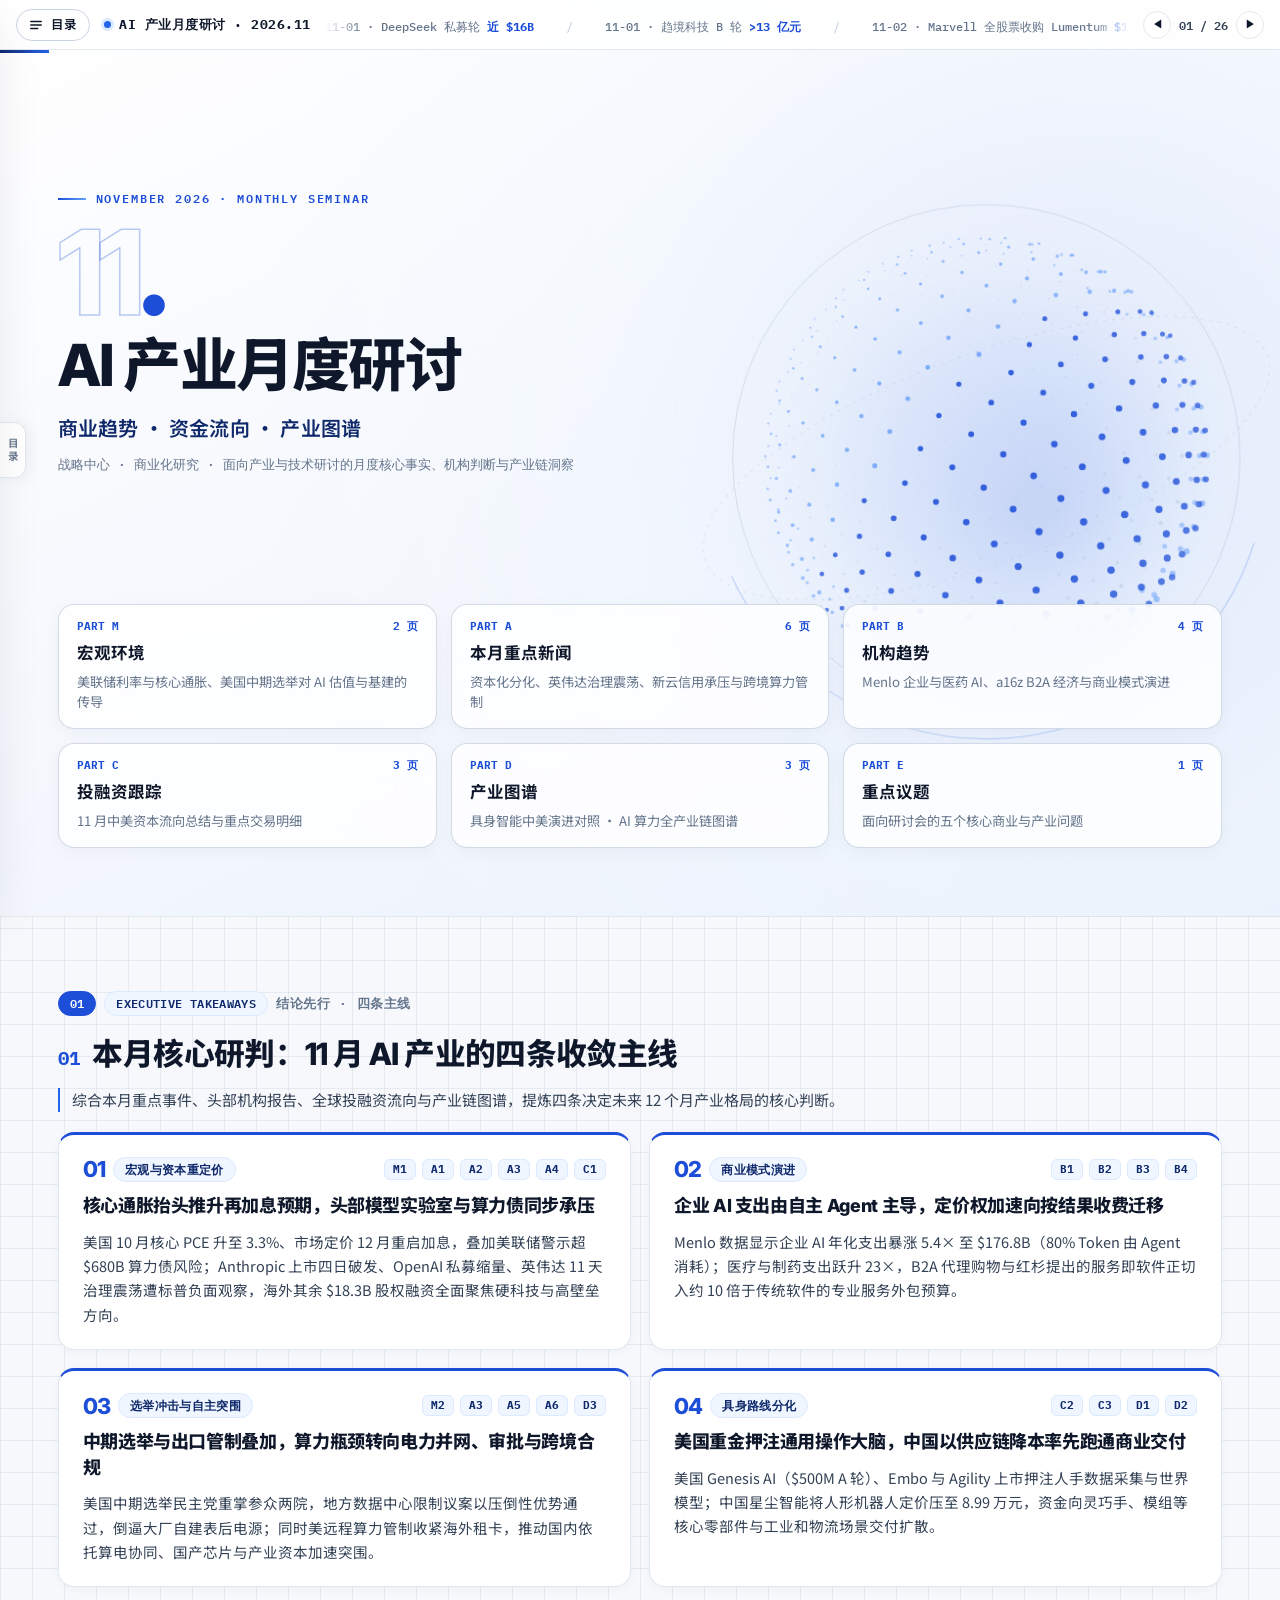
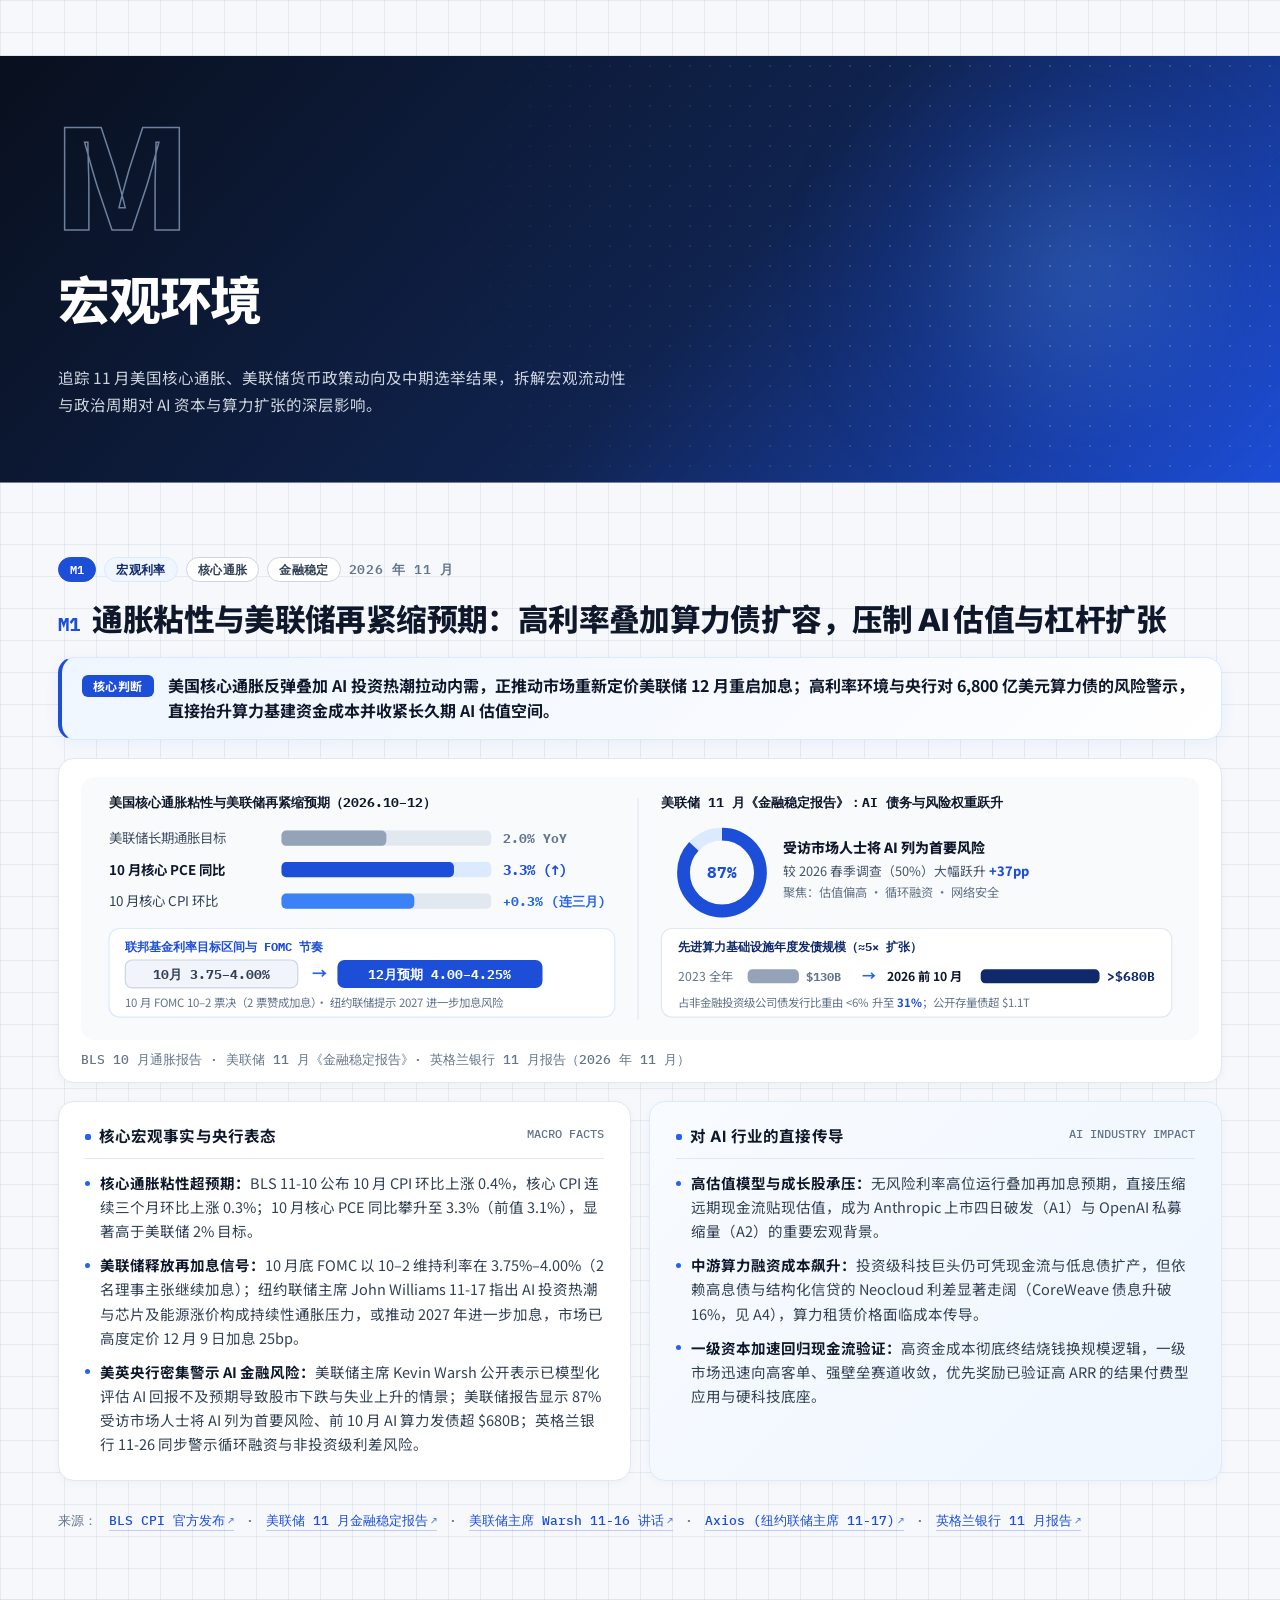
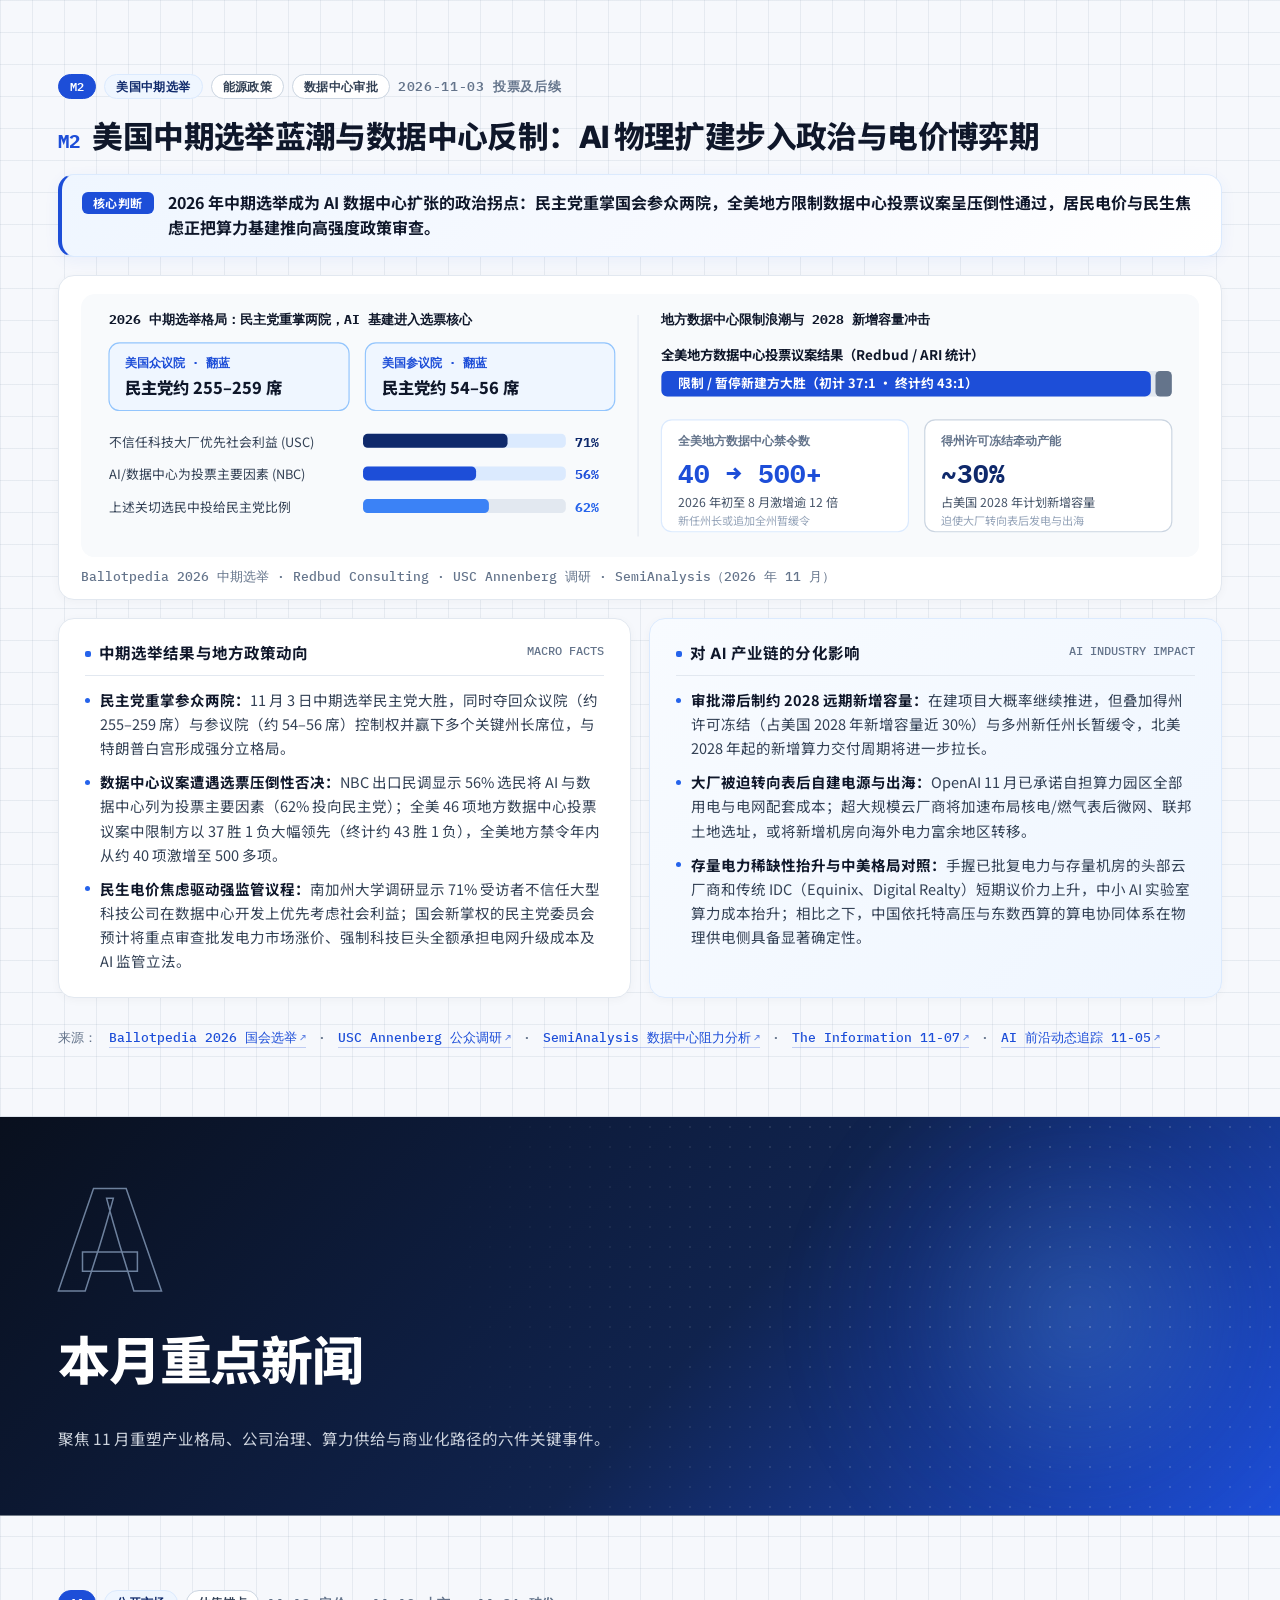
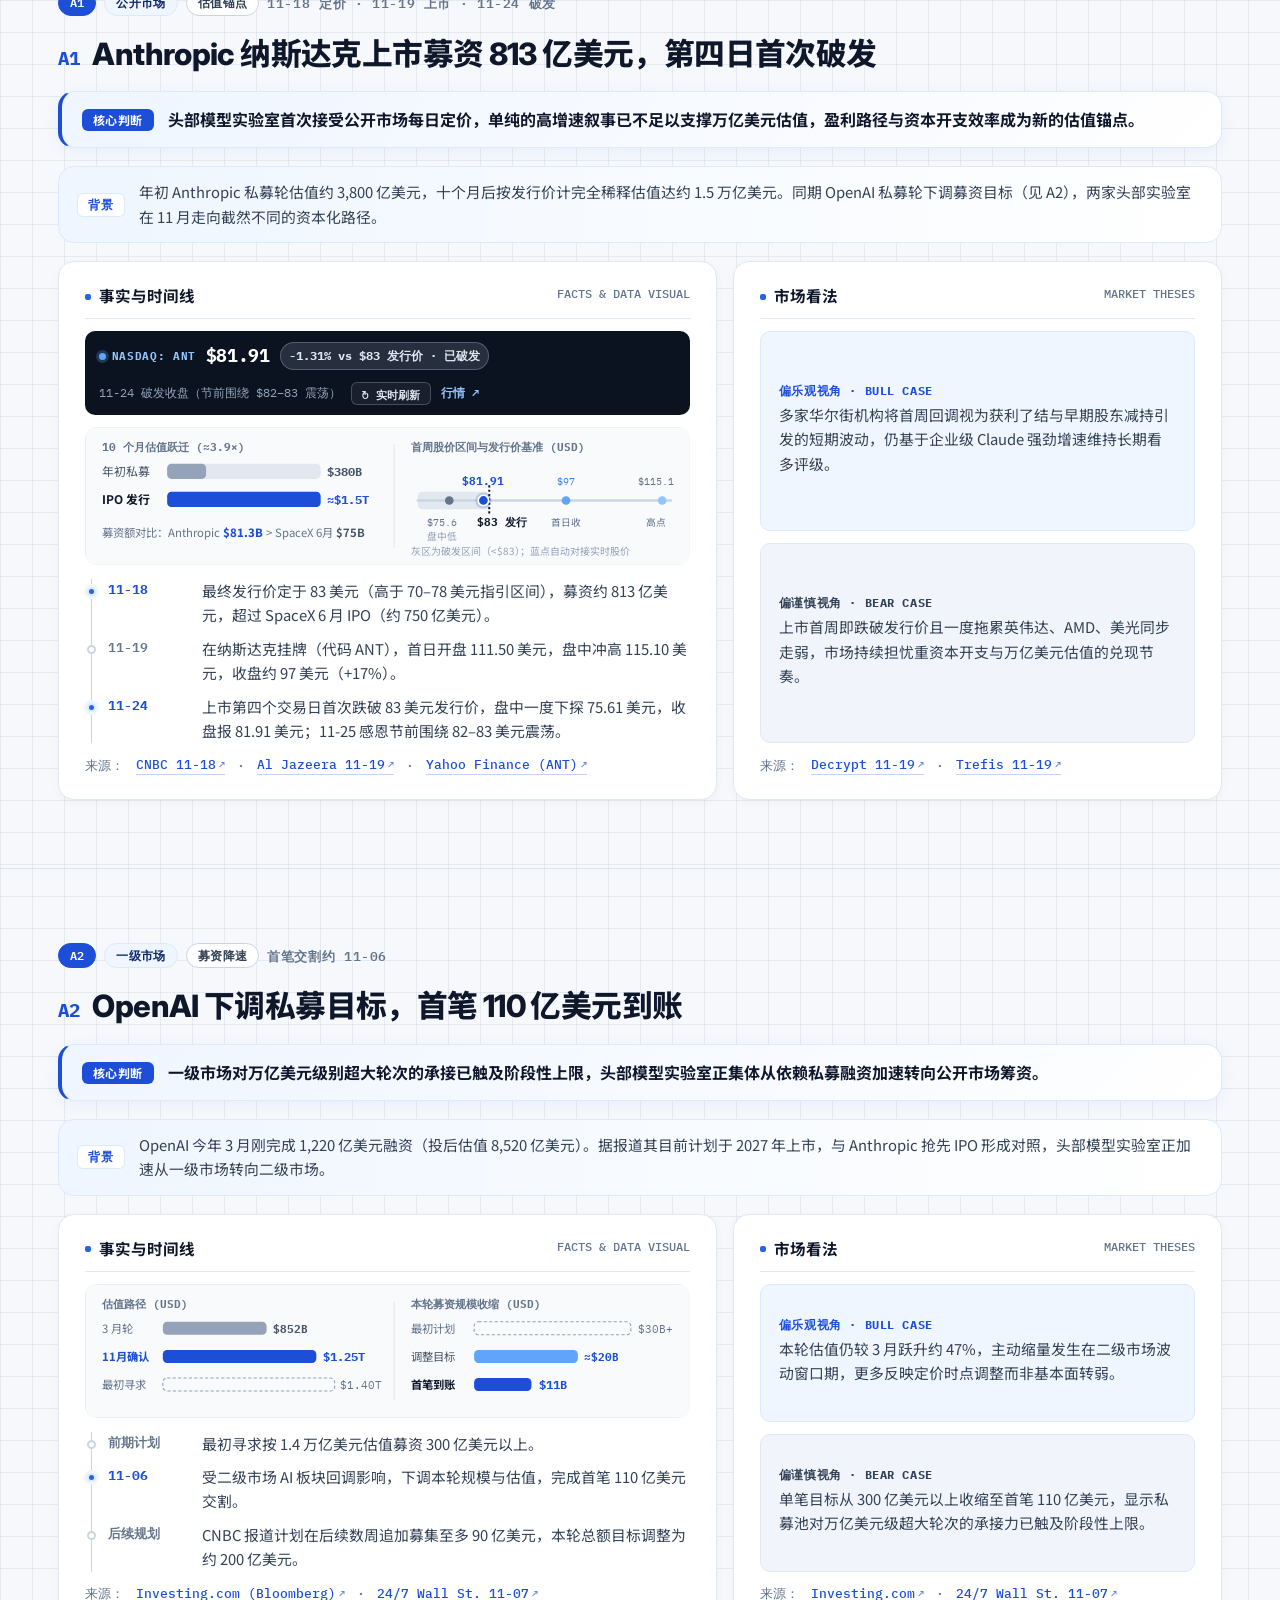
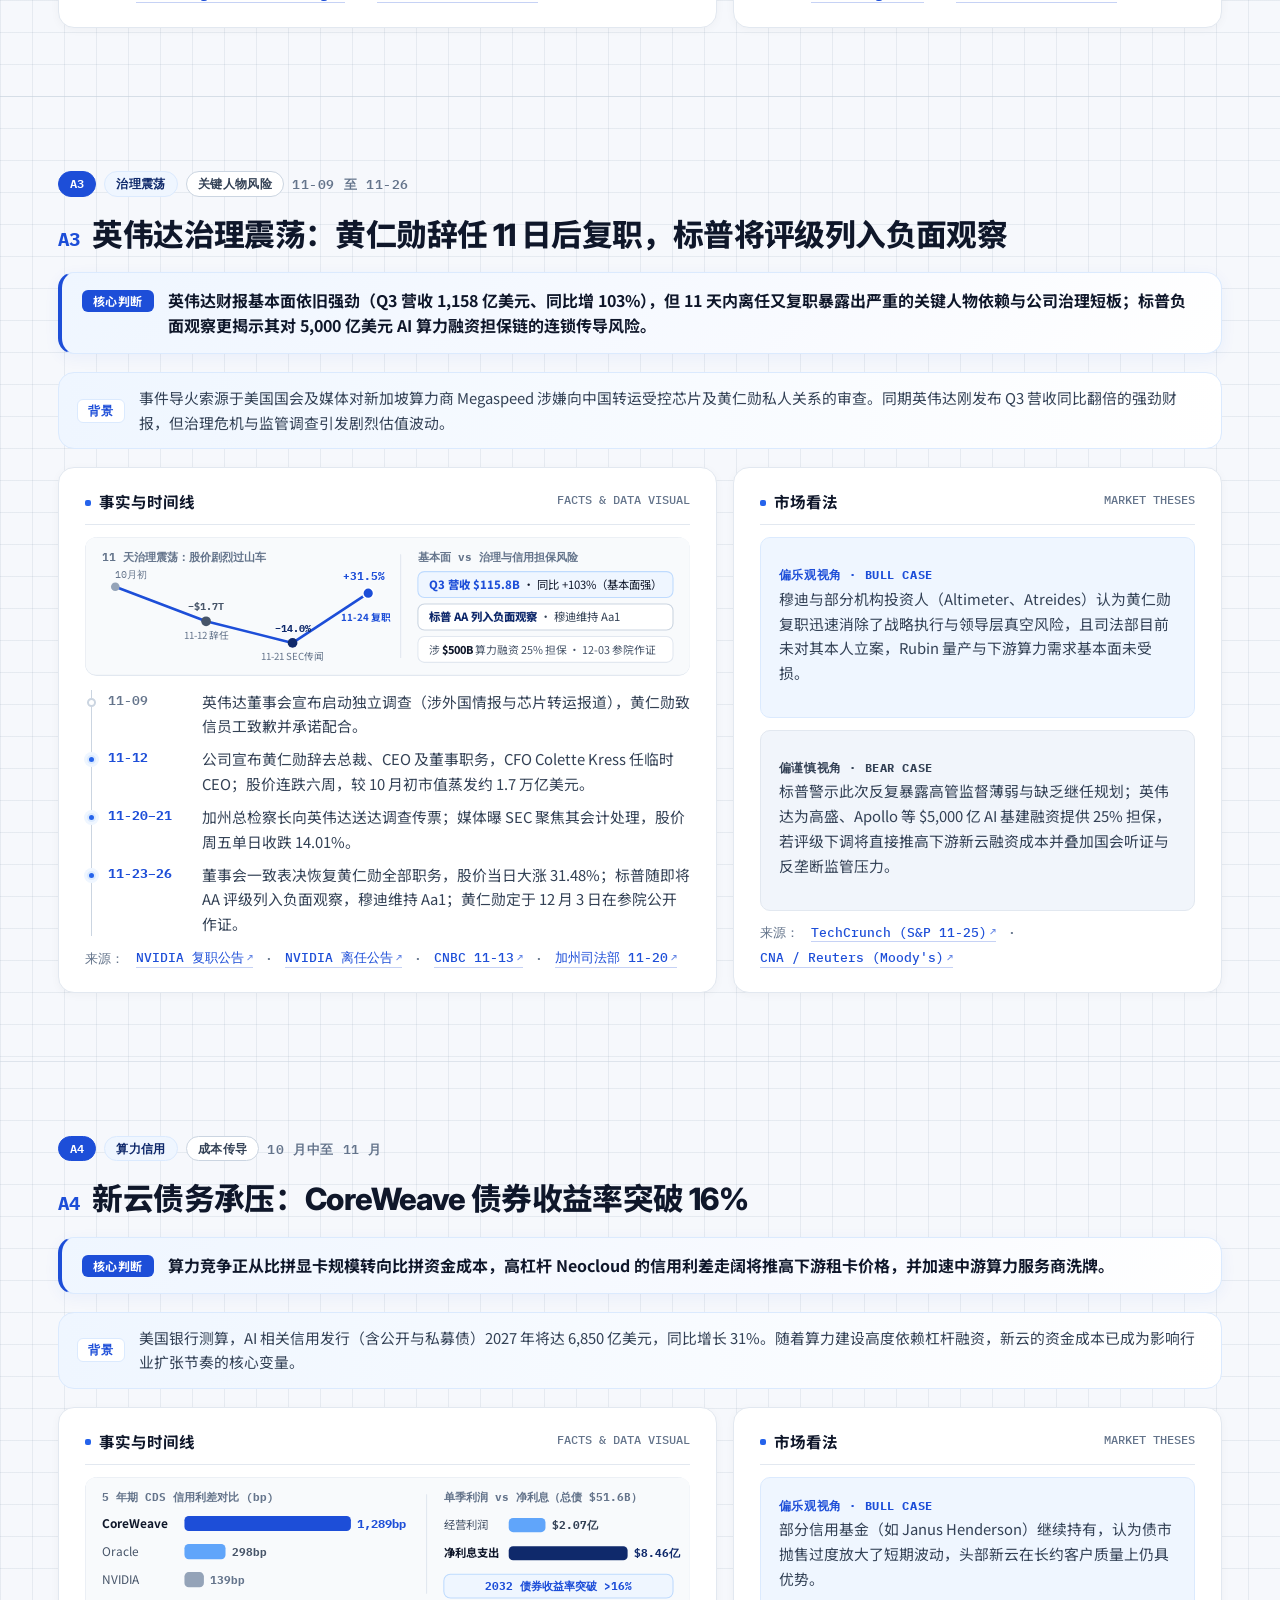
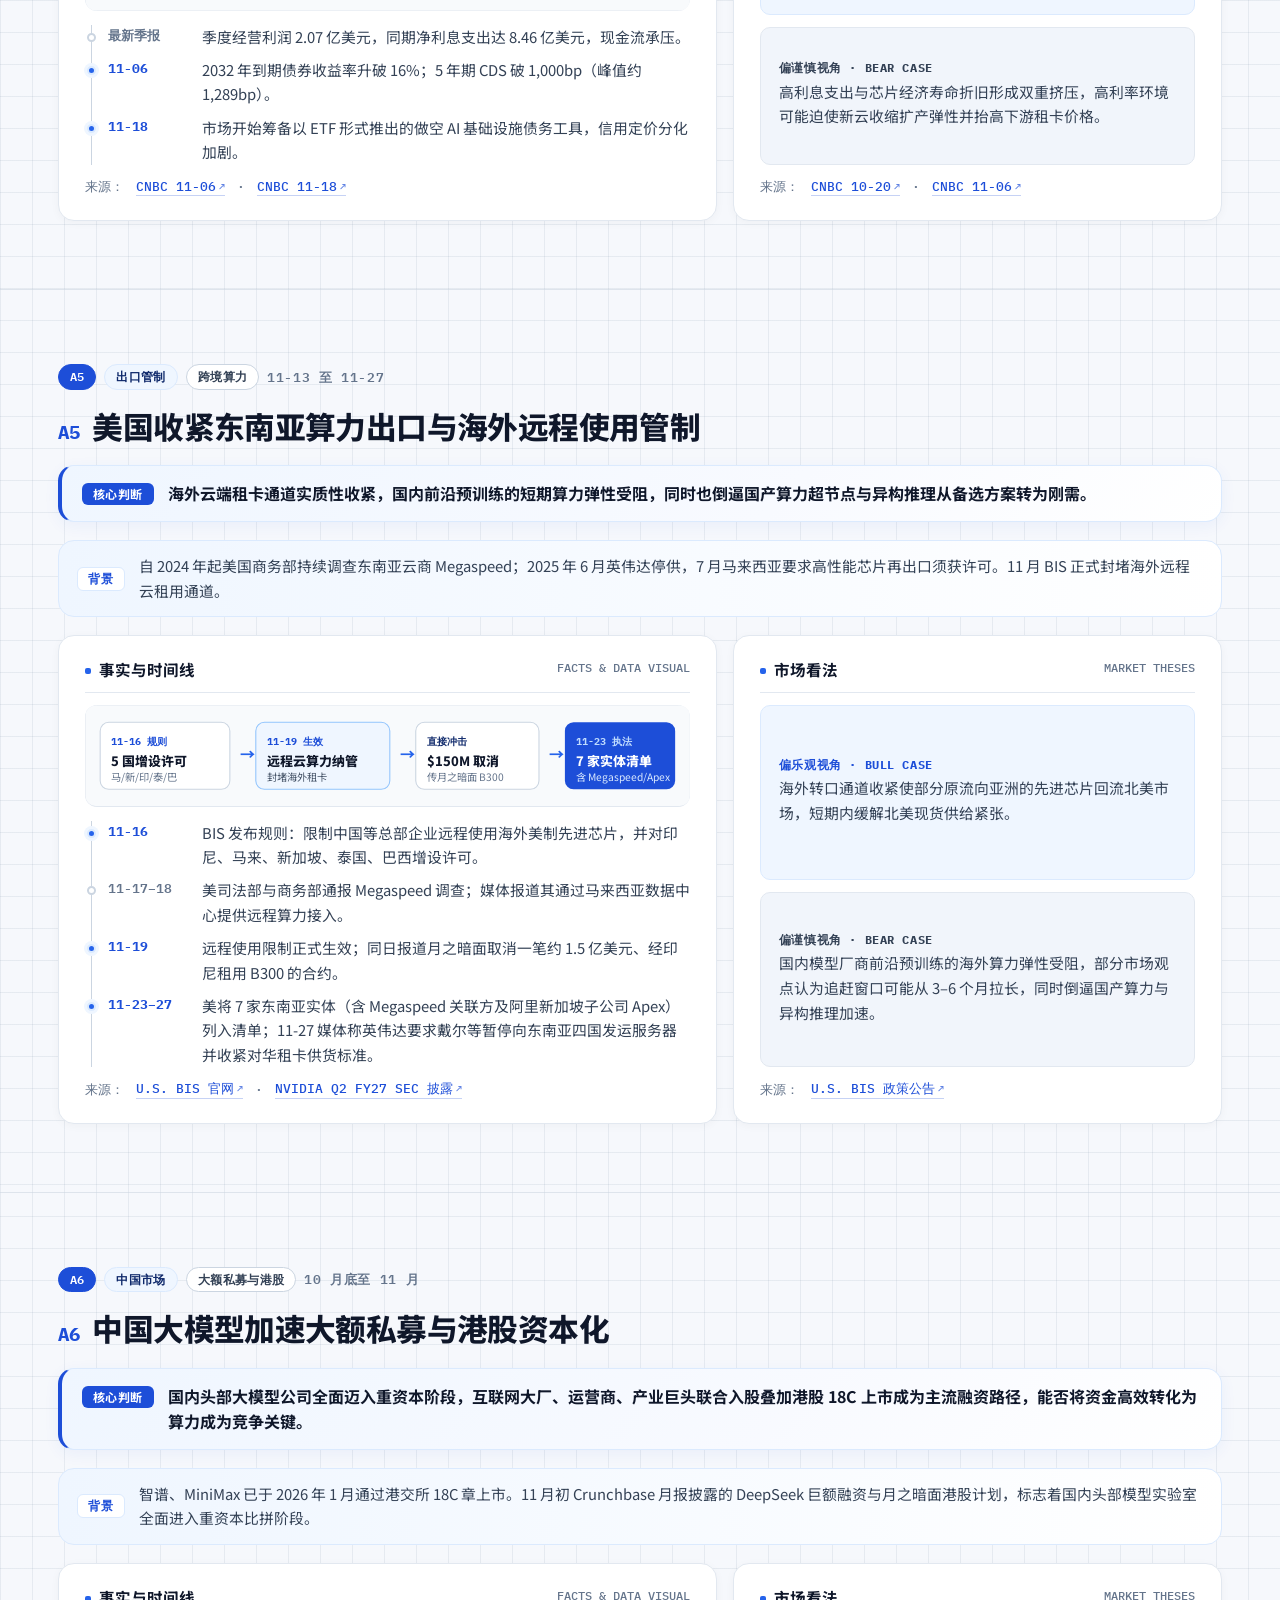
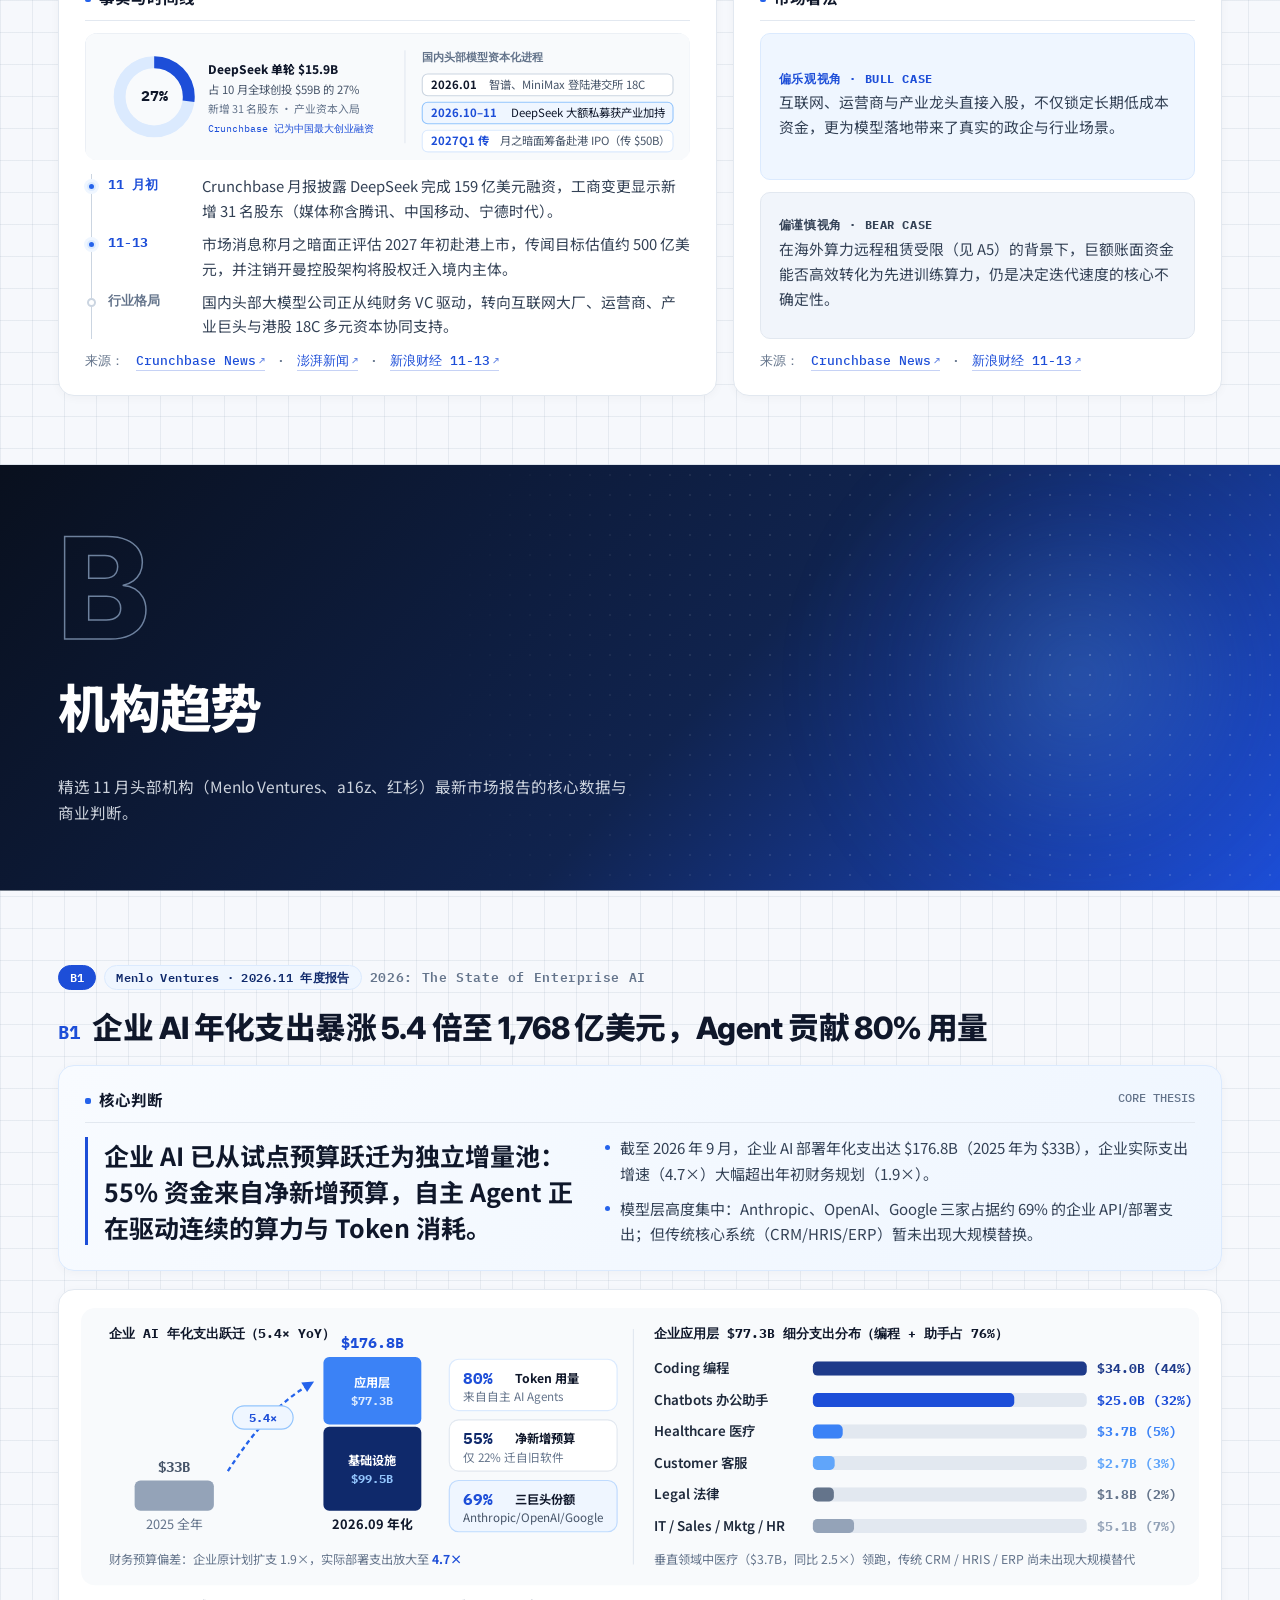
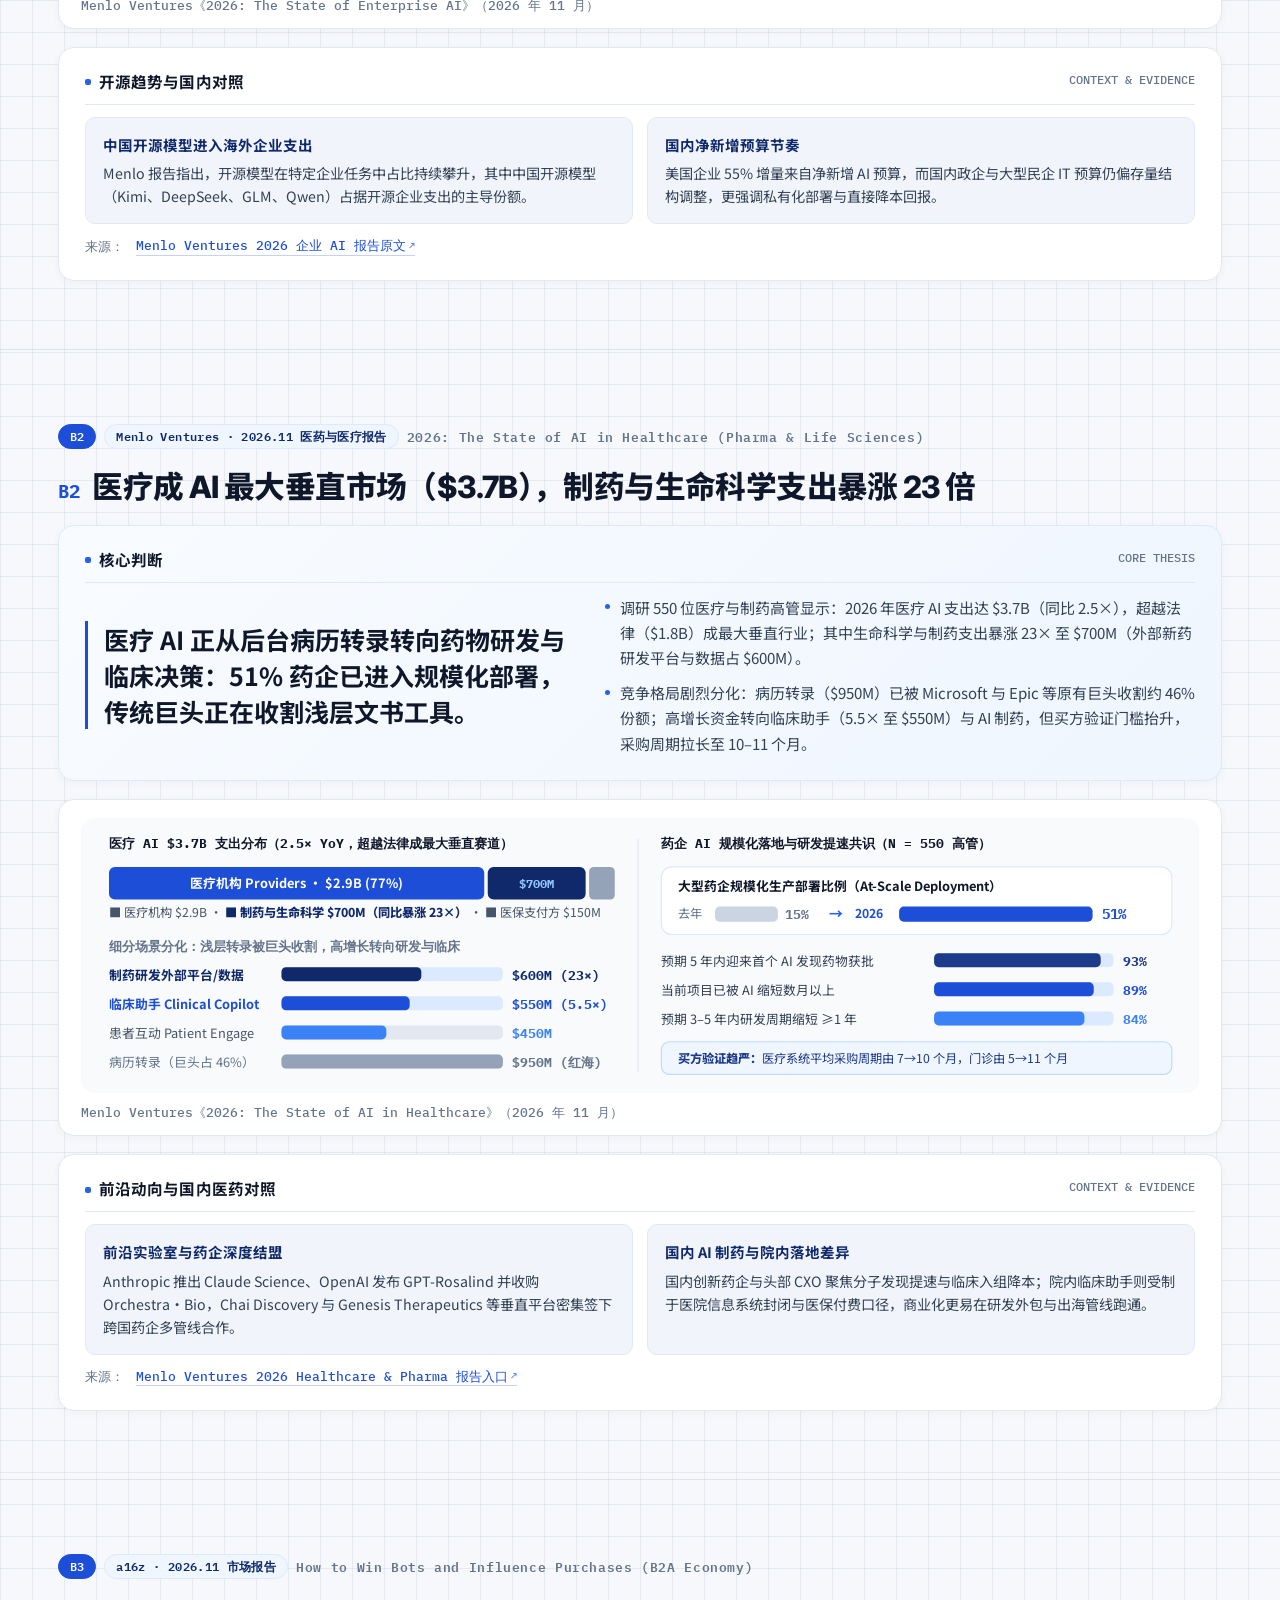
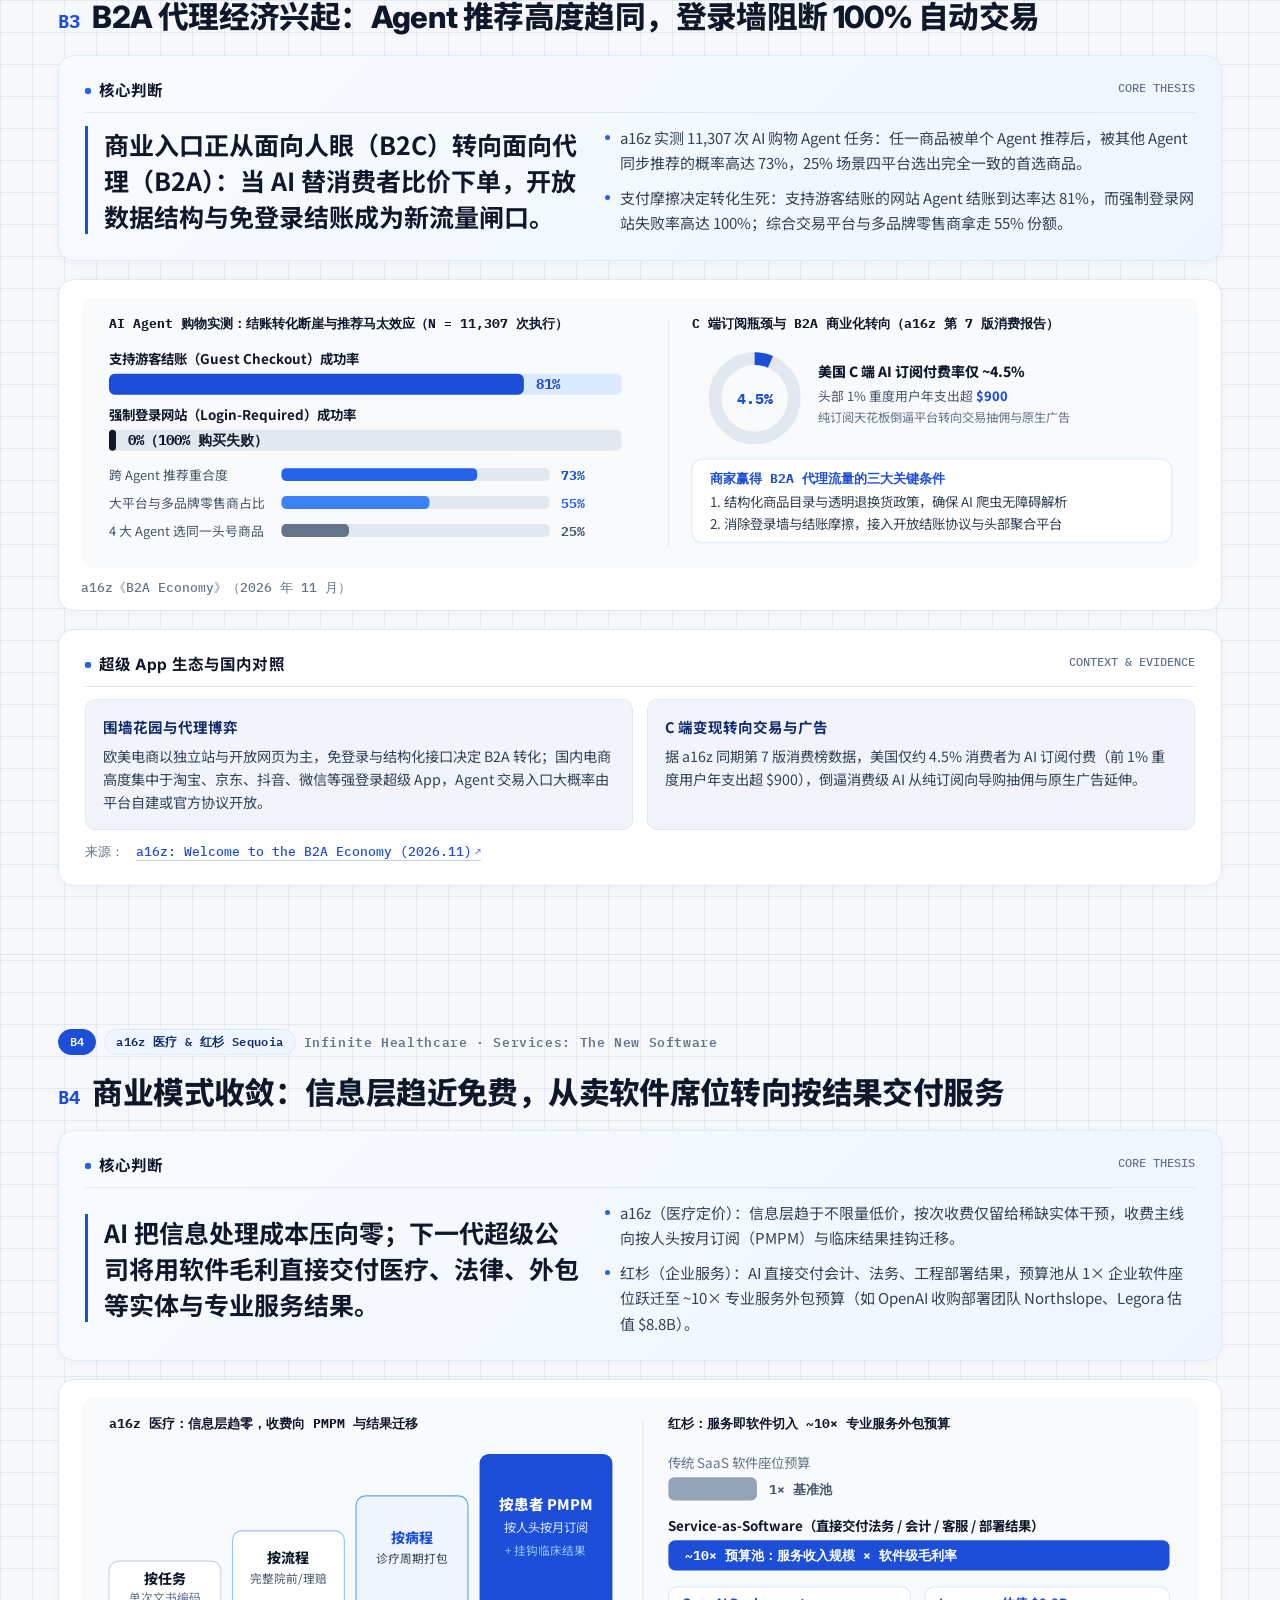
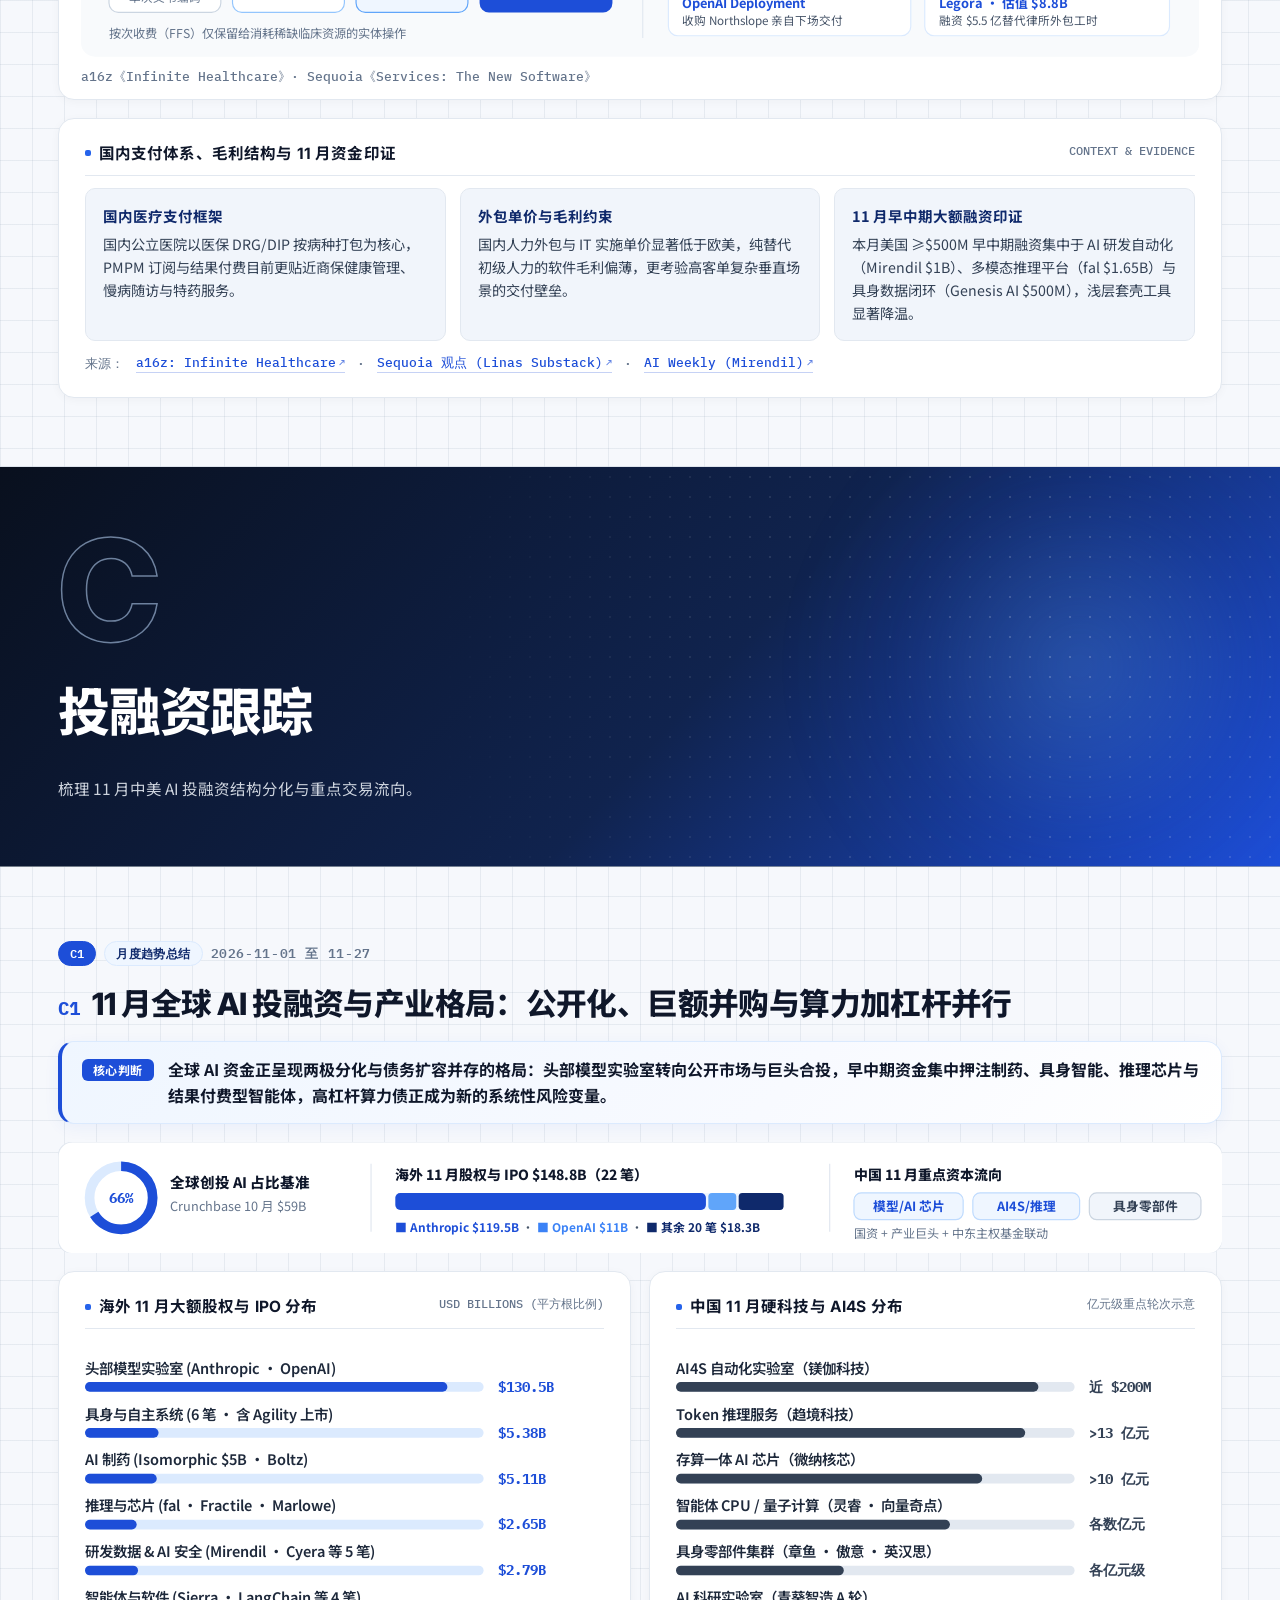
==== commit e20ad1ae: "feat(macro): add Part M macro environment module (Fed/inflation & US midterms)" ====
--- a/AI产业月度研讨-2026.11.html
+++ b/AI产业月度研讨-2026.11.html
@@ -57,6 +57,7 @@
 
   <!-- Monthly Data Modules (Rolling Update: Only Edit Files Inside data/YYYY-MM/) -->
   <script src="data/2026-11/meta.js"></script>
+  <script src="data/2026-11/macro.js"></script>
   <script src="data/2026-11/news.js"></script>
   <script src="data/2026-11/trends.js"></script>
   <script src="data/2026-11/funding.js"></script>
--- a/assets/styles.css
+++ b/assets/styles.css
@@ -53,8 +53,8 @@
   background-size: 32px 32px;
   color: var(--ink);
   font-family: var(--font-body);
-  font-size: 14.5px;
-  line-height: 1.65;
+  font-size: 16px;
+  line-height: 1.7;
   -webkit-font-smoothing: antialiased;
   overflow-x: hidden;
 }
@@ -106,7 +106,8 @@
   border: 1px solid var(--line-strong);
   background: var(--surface);
   color: var(--ink);
-  font: 600 12px/1 var(--font-body);
+  font: 600 12.5px/1 var(--font-body);
+  white-space: nowrap;
   cursor: pointer;
   transition: all 0.2s var(--ease);
 }
@@ -124,15 +125,23 @@
 
 .brand-pill {
   flex: none;
+  min-width: 0;
   display: inline-flex;
   align-items: center;
   gap: 8px;
-  font: 700 12px/1 var(--font-mono);
+  font: 700 12.5px/1 var(--font-mono);
   letter-spacing: 0.04em;
   color: var(--ink);
+  white-space: nowrap;
+}
+
+.brand-pill > span:last-child {
+  overflow: hidden;
+  text-overflow: ellipsis;
 }
 
 .brand-dot {
+  flex: none;
   width: 7px;
   height: 7px;
   border-radius: 50%;
@@ -155,7 +164,7 @@
   white-space: nowrap;
   font: 500 11.5px/1 var(--font-mono);
   color: var(--muted);
-  animation: tickerScroll 68s linear infinite;
+  animation: tickerScroll 130s linear infinite;
 }
 
 .ticker:hover .ticker-track {
@@ -333,28 +342,86 @@
 .drawer-body {
   flex: 1;
   overflow-y: auto;
-  padding: 14px 14px 24px;
+  padding: 12px 14px 24px;
   display: flex;
   flex-direction: column;
-  gap: 12px;
-}
-
-.drawer-group-label {
-  padding: 6px 10px 4px;
+  gap: 10px;
+}
+
+.drawer-group {
+  display: flex;
+  flex-direction: column;
+  gap: 2px;
+  padding-bottom: 8px;
+  border-bottom: 1px solid var(--line);
+}
+
+.drawer-group:last-child {
+  border-bottom: 0;
+  padding-bottom: 0;
+}
+
+.drawer-group-link {
+  display: flex;
+  align-items: center;
+  gap: 9px;
+  padding: 7px 10px;
+  border-radius: 9px;
+  color: var(--ink);
+  font-size: 12.5px;
+  font-weight: 800;
+  letter-spacing: 0.01em;
+  transition: all 0.16s var(--ease);
+}
+
+.drawer-group-link:hover {
+  background: var(--surface-soft);
+  color: var(--blue);
+}
+
+.drawer-group-link.active {
+  background: var(--blue-soft);
+  color: var(--blue);
+}
+
+.drawer-group-badge {
+  flex: none;
+  display: inline-grid;
+  place-items: center;
+  min-width: 22px;
+  height: 20px;
+  padding: 0 5px;
+  border-radius: 6px;
+  background: var(--surface-soft);
+  border: 1px solid var(--line-strong);
   font: 700 10.5px/1 var(--font-mono);
-  letter-spacing: 0.08em;
-  color: var(--muted);
-  text-transform: uppercase;
+  color: var(--blue-deep);
+}
+
+.drawer-group-link.active .drawer-group-badge {
+  background: var(--blue);
+  border-color: var(--blue);
+  color: #FFFFFF;
+}
+
+.drawer-children {
+  display: flex;
+  flex-direction: column;
+  gap: 1px;
+  margin-left: 11px;
+  padding-left: 10px;
+  border-left: 1.5px solid var(--line);
+  margin-top: 2px;
 }
 
 .drawer-link {
   display: flex;
   align-items: center;
-  gap: 10px;
-  padding: 8px 10px;
-  border-radius: 10px;
+  gap: 8px;
+  padding: 6.5px 9px;
+  border-radius: 8px;
   color: var(--ink-secondary);
-  font-size: 13px;
+  font-size: 12.5px;
   font-weight: 500;
   transition: all 0.16s var(--ease);
 }
@@ -372,8 +439,8 @@
 
 .drawer-code {
   flex: none;
-  min-width: 28px;
-  font: 700 11px/1 var(--font-mono);
+  min-width: 24px;
+  font: 700 10.5px/1 var(--font-mono);
   color: var(--blue);
 }
 
@@ -383,10 +450,11 @@
   text-overflow: ellipsis;
 }
 
-/* ========================= Screen Sections ========================= */
+/* ========================= Screen Sections (Balanced Full-Frame Rhythm, Zero Bottom Void) ========================= */
 .screen {
-  min-height: 100vh;
-  padding: calc(68px + env(safe-area-inset-top, 0px)) max(28px, 4vw) 42px;
+  min-height: auto;
+  padding: calc(74px + env(safe-area-inset-top, 0px)) max(32px, 4.5vw) 68px;
+  scroll-margin-top: 52px;
   display: flex;
   flex-direction: column;
   justify-content: center;
@@ -394,13 +462,17 @@
   border-bottom: 1px solid rgba(203, 213, 225, 0.55);
 }
 
+.screen.cover {
+  min-height: 100vh;
+}
+
 .wrap {
   width: 100%;
-  max-width: 1240px;
+  max-width: 1260px;
   margin: 0 auto;
   display: flex;
   flex-direction: column;
-  gap: 14px;
+  gap: 18px;
   position: relative;
   z-index: 2;
 }
@@ -411,18 +483,19 @@
   flex-wrap: wrap;
   align-items: center;
   gap: 8px;
-  font: 600 11.5px/1 var(--font-mono);
-  letter-spacing: 0.06em;
+  font: 600 12.5px/1.3 var(--font-mono);
+  letter-spacing: 0.05em;
   color: var(--muted);
 }
 
 .pill {
   display: inline-flex;
   align-items: center;
-  padding: 5px 10px;
+  padding: 5px 11px;
   border-radius: 999px;
-  font: 600 11px/1 var(--font-mono);
-  letter-spacing: 0.04em;
+  font: 600 12px/1.1 var(--font-mono);
+  letter-spacing: 0.03em;
+  white-space: nowrap;
   border: 1px solid var(--line-strong);
   background: var(--surface);
   color: var(--ink-secondary);
@@ -447,9 +520,9 @@
 }
 
 .slide-title {
-  font-size: clamp(21px, 2.25vw, 32px);
+  font-size: clamp(22px, 2.4vw, 34px);
   font-weight: 800;
-  line-height: 1.25;
+  line-height: 1.28;
   color: var(--ink);
   display: flex;
   align-items: baseline;
@@ -465,9 +538,9 @@
 
 .why-line {
   margin: -4px 0 2px;
-  font-size: 13.5px;
+  font-size: 15px;
   color: var(--ink-secondary);
-  line-height: 1.55;
+  line-height: 1.62;
   padding-left: 12px;
   border-left: 2.5px solid var(--blue-bright);
 }
@@ -475,6 +548,96 @@
 .why-line b {
   color: var(--ink);
   font-weight: 700;
+}
+
+/* Unified High-Contrast Page Verdict Spotlight Banner */
+.verdict-banner {
+  display: flex;
+  align-items: flex-start;
+  gap: 14px;
+  padding: 15px 20px;
+  border-radius: var(--radius-md);
+  background: linear-gradient(135deg, #EFF6FF 0%, #F8FAFF 62%, #FFFFFF 100%);
+  border: 1px solid var(--blue-tint);
+  border-left: 4px solid var(--blue);
+  box-shadow: 0 4px 16px rgba(29, 78, 216, 0.06);
+}
+
+.verdict-badge {
+  flex: none;
+  display: inline-flex;
+  align-items: center;
+  padding: 5px 11px;
+  margin-top: 2px;
+  border-radius: 6px;
+  background: var(--blue);
+  color: #FFFFFF;
+  font: 700 12px/1 var(--font-body);
+  letter-spacing: 0.04em;
+  white-space: nowrap;
+}
+
+.verdict-text {
+  margin: 0;
+  font-size: 16px;
+  font-weight: 700;
+  line-height: 1.58;
+  color: var(--ink);
+}
+
+/* Executive Takeaways Slide (01) */
+.exec-grid {
+  display: grid;
+  grid-template-columns: repeat(2, 1fr);
+  gap: 18px;
+}
+
+.exec-card {
+  display: flex;
+  flex-direction: column;
+  gap: 11px;
+  padding: 22px 24px;
+  border-radius: var(--radius-md);
+  background: var(--surface);
+  border: 1px solid var(--line);
+  border-top: 3px solid var(--blue);
+  box-shadow: var(--shadow-sm);
+  transition: transform 0.24s var(--ease), box-shadow 0.24s var(--ease), border-color 0.24s var(--ease);
+}
+
+.exec-card:hover {
+  transform: translateY(-3px);
+  box-shadow: var(--shadow-md);
+  border-color: var(--blue-tint);
+  border-top-color: var(--blue);
+}
+
+.exec-card-top {
+  display: flex;
+  flex-wrap: wrap;
+  align-items: center;
+  gap: 8px;
+}
+
+.exec-num {
+  font: 800 22px/1 var(--font-display);
+  letter-spacing: -0.04em;
+  color: var(--blue);
+}
+
+.exec-verdict {
+  margin: 0;
+  font-size: 18px;
+  font-weight: 800;
+  line-height: 1.42;
+  color: var(--ink);
+}
+
+.exec-evidence {
+  margin: 0;
+  font-size: 14.5px;
+  line-height: 1.68;
+  color: var(--ink-secondary);
 }
 
 /* ========================= Cover (Gallery Portfolio Style) ========================= */
@@ -566,8 +729,8 @@
 
 .agenda-grid {
   display: grid;
-  grid-template-columns: repeat(5, 1fr);
-  gap: 12px;
+  grid-template-columns: repeat(3, 1fr);
+  gap: 14px;
   margin-top: 18px;
 }
 
@@ -620,20 +783,21 @@
 }
 
 .agenda-title {
-  font-size: 15.5px;
+  font-size: 16.5px;
   font-weight: 700;
   color: var(--ink);
 }
 
 .agenda-desc {
-  font-size: 12px;
-  line-height: 1.45;
+  font-size: 13.2px;
+  line-height: 1.52;
   color: var(--muted);
 }
 
 /* ========================= Part Dividers (Kinetic Architectural Canvas) ========================= */
 .screen.part-divider {
-  min-height: 56vh;
+  min-height: 36vh;
+  padding: 64px max(32px, 4.5vw);
   background: linear-gradient(132deg, #09101E 0%, #10234E 55%, #1D4ED8 100%);
   color: #FFFFFF;
   overflow: hidden;
@@ -698,7 +862,7 @@
   background: var(--surface);
   border: 1px solid var(--line);
   border-radius: var(--radius-md);
-  padding: 20px 22px;
+  padding: 24px 26px;
   box-shadow: var(--shadow-sm);
   min-width: 0;
   transition: transform 0.28s var(--ease), box-shadow 0.28s var(--ease), border-color 0.28s var(--ease);
@@ -736,7 +900,7 @@
 
 .card-head {
   display: flex;
-  align-items: center;
+  align-items: flex-start;
   justify-content: space-between;
   gap: 10px;
   padding-bottom: 10px;
@@ -745,31 +909,36 @@
 }
 
 .card-head h3 {
-  font-size: 14px;
+  font-size: 15.5px;
   font-weight: 700;
-  letter-spacing: 0.02em;
+  line-height: 1.42;
+  letter-spacing: 0.01em;
   color: var(--ink);
   display: inline-flex;
-  align-items: center;
+  align-items: flex-start;
   gap: 8px;
 }
 
 .card-head h3::before {
   content: "";
+  flex: none;
   width: 6px;
   height: 6px;
+  margin-top: 0.5em;
   border-radius: 2px;
   background: var(--blue-bright);
 }
 
 .card-head small {
-  font: 500 11px/1 var(--font-mono);
+  flex: none;
+  white-space: nowrap;
+  font: 500 11.5px/1.4 var(--font-mono);
   color: var(--muted);
 }
 
 /* ========================= Part A: News Layout (Background Top -> Facts + Views Below) ========================= */
 .news-bg-strip {
-  padding: 12px 18px;
+  padding: 13px 18px;
   border-radius: var(--radius-md);
   background: linear-gradient(90deg, var(--blue-soft) 0%, #FFFFFF 100%);
   border: 1px solid var(--blue-tint);
@@ -780,20 +949,21 @@
 
 .news-bg-label {
   flex: none;
-  font: 700 11px/1 var(--font-mono);
+  font: 700 12px/1 var(--font-mono);
   letter-spacing: 0.08em;
   color: var(--blue);
   background: #FFFFFF;
   border: 1px solid var(--blue-tint);
   padding: 5px 10px;
   border-radius: 6px;
+  white-space: nowrap;
 }
 
 .news-bg-strip p {
   margin: 0;
-  font-size: 13.5px;
+  font-size: 14.8px;
   color: var(--ink-secondary);
-  line-height: 1.55;
+  line-height: 1.65;
 }
 
 /* Live Stock Quote Bar (NASDAQ: ANT) */
@@ -865,19 +1035,22 @@
 
 .lq-right {
   display: flex;
-  align-items: center;
-  gap: 10px;
-  font-size: 10.5px;
+  flex-wrap: wrap;
+  align-items: center;
+  gap: 8px 10px;
+  font-size: 11.5px;
   color: #94A3B8;
 }
 
 .lq-refresh {
-  padding: 4px 9px;
+  flex: none;
+  white-space: nowrap;
+  padding: 5px 10px;
   border-radius: 6px;
   border: 1px solid rgba(148, 163, 184, 0.35);
   background: rgba(255, 255, 255, 0.06);
   color: #E2E8F0;
-  font: 600 10.5px/1 var(--font-mono);
+  font: 600 11px/1 var(--font-mono);
   cursor: pointer;
   transition: all 0.18s var(--ease);
 }
@@ -889,6 +1062,8 @@
 }
 
 .lq-link {
+  flex: none;
+  white-space: nowrap;
   color: #93C5FD;
   font-weight: 600;
 }
@@ -947,9 +1122,10 @@
 .tl-item {
   position: relative;
   display: grid;
-  grid-template-columns: 76px 1fr;
+  grid-template-columns: 84px 1fr;
   gap: 10px;
-  font-size: 13.4px;
+  font-size: 14.8px;
+  line-height: 1.65;
   color: var(--ink-secondary);
 }
 
@@ -957,7 +1133,7 @@
   content: "";
   position: absolute;
   left: -21px;
-  top: 7px;
+  top: 8px;
   width: 9px;
   height: 9px;
   border-radius: 50%;
@@ -972,8 +1148,9 @@
 }
 
 .tl-item time {
-  font: 600 11.5px/1.6 var(--font-mono);
+  font: 600 12.5px/1.65 var(--font-mono);
   color: var(--muted);
+  white-space: nowrap;
 }
 
 .tl-item.hot time {
@@ -994,11 +1171,11 @@
   display: flex;
   flex-direction: column;
   justify-content: center;
-  padding: 15px 17px;
+  padding: 16px 18px;
   border-radius: var(--radius-sm);
   border: 1px solid var(--line);
-  font-size: 13.5px;
-  line-height: 1.65;
+  font-size: 14.8px;
+  line-height: 1.68;
   color: var(--ink-secondary);
 }
 
@@ -1015,7 +1192,7 @@
 .view-badge {
   display: inline-block;
   margin-bottom: 6px;
-  font: 700 11px/1 var(--font-mono);
+  font: 700 11.5px/1 var(--font-mono);
   letter-spacing: 0.05em;
 }
 
@@ -1029,7 +1206,7 @@
   flex-wrap: wrap;
   align-items: center;
   gap: 6px 12px;
-  font: 500 11.5px/1.4 var(--font-mono);
+  font: 500 12.5px/1.5 var(--font-mono);
   color: var(--muted);
 }
 
@@ -1066,9 +1243,9 @@
 
 .trend-quote {
   margin: 0;
-  font-size: clamp(18px, 1.9vw, 24px);
+  font-size: clamp(19px, 2vw, 25px);
   font-weight: 700;
-  line-height: 1.4;
+  line-height: 1.44;
   color: var(--ink);
   padding-left: 16px;
   border-left: 3.5px solid var(--blue);
@@ -1080,13 +1257,14 @@
   list-style: none;
   display: flex;
   flex-direction: column;
-  gap: 9px;
+  gap: 10px;
 }
 
 .clean-list li {
   position: relative;
   padding-left: 15px;
-  font-size: 13.8px;
+  font-size: 15px;
+  line-height: 1.68;
   color: var(--ink-secondary);
 }
 
@@ -1110,8 +1288,196 @@
 }
 
 .chart-box {
+  position: relative;
   width: 100%;
   overflow-x: auto;
+}
+
+.chart-box.zoomable {
+  cursor: zoom-in;
+  border-radius: 12px;
+}
+
+.chart-zoom-hint {
+  position: absolute;
+  top: 8px;
+  right: 8px;
+  z-index: 3;
+  display: inline-flex;
+  align-items: center;
+  gap: 4px;
+  padding: 4px 9px;
+  border-radius: 999px;
+  border: 1px solid rgba(29, 78, 216, 0.22);
+  background: rgba(255, 255, 255, 0.92);
+  backdrop-filter: blur(8px);
+  color: var(--blue);
+  font: 600 10.5px/1 var(--font-body);
+  box-shadow: 0 2px 8px rgba(15, 23, 42, 0.08);
+  opacity: 0;
+  transform: translateY(-2px);
+  transition: opacity 0.2s var(--ease), transform 0.2s var(--ease), background 0.18s var(--ease);
+  pointer-events: none;
+}
+
+.chart-box.zoomable:hover .chart-zoom-hint {
+  opacity: 1;
+  transform: translateY(0);
+}
+
+@media (max-width: 900px), (hover: none) {
+  .chart-box.zoomable {
+    display: flex;
+    flex-direction: column;
+  }
+  .chart-zoom-hint {
+    position: static;
+    align-self: flex-end;
+    margin-top: 8px;
+    opacity: 1;
+    transform: none;
+    pointer-events: auto;
+    font-size: 11.5px;
+    padding: 5px 10px;
+  }
+}
+
+/* Fullscreen Interactive Chart Zoom Modal */
+.chart-modal {
+  position: fixed;
+  inset: 0;
+  z-index: 90;
+  display: flex;
+  flex-direction: column;
+  padding: max(14px, env(safe-area-inset-top, 0px)) max(12px, env(safe-area-inset-right, 0px)) max(14px, env(safe-area-inset-bottom, 0px)) max(12px, env(safe-area-inset-left, 0px));
+  background: rgba(11, 18, 32, 0.8);
+  backdrop-filter: blur(14px);
+  -webkit-backdrop-filter: blur(14px);
+  opacity: 0;
+  pointer-events: none;
+  transition: opacity 0.24s var(--ease);
+}
+
+.chart-modal.open {
+  opacity: 1;
+  pointer-events: auto;
+}
+
+.chart-modal-panel {
+  width: min(1280px, 100%);
+  height: 100%;
+  margin: 0 auto;
+  background: #FFFFFF;
+  border-radius: 18px;
+  border: 1px solid var(--line);
+  box-shadow: 0 24px 64px rgba(0, 0, 0, 0.35);
+  display: flex;
+  flex-direction: column;
+  overflow: hidden;
+  transform: scale(0.97);
+  transition: transform 0.28s var(--ease);
+}
+
+.chart-modal.open .chart-modal-panel {
+  transform: scale(1);
+}
+
+.chart-modal-bar {
+  flex: none;
+  display: flex;
+  flex-wrap: wrap;
+  align-items: center;
+  justify-content: space-between;
+  gap: 8px 12px;
+  padding: 12px 16px;
+  background: var(--surface-soft);
+  border-bottom: 1px solid var(--line);
+}
+
+.chart-modal-title {
+  font-size: 13px;
+  font-weight: 700;
+  color: var(--ink);
+  flex: 1;
+  min-width: 140px;
+}
+
+.chart-modal-controls {
+  display: inline-flex;
+  align-items: center;
+  gap: 6px;
+}
+
+.cm-btn {
+  height: 30px;
+  min-width: 32px;
+  padding: 0 10px;
+  border-radius: 8px;
+  border: 1px solid var(--line-strong);
+  background: #FFFFFF;
+  color: var(--ink);
+  font: 700 12px/1 var(--font-mono);
+  cursor: pointer;
+  display: inline-flex;
+  align-items: center;
+  justify-content: center;
+  transition: all 0.16s var(--ease);
+}
+
+.cm-btn:hover {
+  border-color: var(--blue);
+  color: var(--blue);
+  background: var(--blue-soft);
+}
+
+.cm-btn.close {
+  background: var(--slate-dark);
+  border-color: var(--slate-dark);
+  color: #FFFFFF;
+}
+
+.cm-btn.close:hover {
+  background: var(--blue);
+  border-color: var(--blue);
+}
+
+.chart-modal-viewport {
+  flex: 1;
+  overflow: auto;
+  -webkit-overflow-scrolling: touch;
+  touch-action: pan-x pan-y pinch-zoom;
+  padding: 16px;
+  display: flex;
+  align-items: safe center;
+  justify-content: safe center;
+  background: #F8FAFC;
+}
+
+.chart-modal-stage {
+  flex: none;
+  margin: 0;
+  transition: width 0.22s var(--ease);
+}
+
+.chart-modal-stage svg {
+  display: block;
+  width: 100%;
+  height: auto;
+}
+
+.chart-modal-stage .svg-bar-grow {
+  transform: scaleX(1) !important;
+  transition: none !important;
+}
+
+.chart-modal-tip {
+  flex: none;
+  padding: 8px 16px;
+  background: #FFFFFF;
+  border-top: 1px solid var(--line);
+  font: 500 11px/1.3 var(--font-mono);
+  color: var(--muted);
+  text-align: center;
 }
 
 .chart-box svg {
@@ -1122,7 +1488,7 @@
 
 .chart-caption {
   margin: 10px 0 0;
-  font: 500 11.5px/1.4 var(--font-mono);
+  font: 500 12.5px/1.45 var(--font-mono);
   color: var(--muted);
 }
 
@@ -1133,7 +1499,7 @@
 }
 
 .china-item {
-  padding: 14px 16px;
+  padding: 15px 17px;
   border-radius: var(--radius-sm);
   background: var(--surface-soft);
   border: 1px solid var(--line);
@@ -1141,16 +1507,37 @@
 
 .china-item b {
   display: block;
-  font-size: 13px;
+  font-size: 14.5px;
   color: var(--blue-deep);
-  margin-bottom: 4px;
+  margin-bottom: 5px;
 }
 
 .china-item p {
   margin: 0;
-  font-size: 13px;
+  font-size: 14.2px;
   color: var(--ink-secondary);
-  line-height: 1.55;
+  line-height: 1.62;
+}
+
+.syn-text {
+  margin: 0;
+  font-size: 14.8px;
+  line-height: 1.72;
+  color: var(--ink-secondary);
+}
+
+.syn-list {
+  gap: 10px;
+}
+
+.syn-list li {
+  font-size: 14.5px;
+  line-height: 1.66;
+}
+
+.syn-lead {
+  color: var(--ink);
+  font-weight: 700;
 }
 
 /* ========================= Part C: Funding Overview & Interactive Tables ========================= */
@@ -1197,12 +1584,13 @@
 }
 
 .filter-btn {
-  padding: 6px 12px;
+  padding: 7px 14px;
   border-radius: 999px;
   border: 1px solid var(--line-strong);
   background: var(--surface);
   color: var(--ink-secondary);
-  font: 600 12px/1 var(--font-body);
+  font: 600 13px/1 var(--font-body);
+  white-space: nowrap;
   cursor: pointer;
   transition: all 0.16s var(--ease);
 }
@@ -1228,17 +1616,17 @@
 
 .data-table {
   width: 100%;
-  min-width: 780px;
+  min-width: 980px;
   border-collapse: collapse;
-  font-size: 13.5px;
+  font-size: 14.5px;
 }
 
 .data-table th {
   text-align: left;
-  padding: 12px 14px;
+  padding: 13px 14px;
   background: var(--surface-soft);
   border-bottom: 1px solid var(--line);
-  font: 600 11.5px/1.2 var(--font-mono);
+  font: 600 12.5px/1.2 var(--font-mono);
   color: var(--muted);
   letter-spacing: 0.04em;
   white-space: nowrap;
@@ -1249,6 +1637,7 @@
   border-bottom: 1px solid var(--line);
   color: var(--ink-secondary);
   vertical-align: middle;
+  line-height: 1.55;
 }
 
 .data-table tbody tr:last-child td {
@@ -1260,7 +1649,7 @@
 }
 
 .data-table td.mono {
-  font: 600 12.5px/1.3 var(--font-mono);
+  font: 600 13.5px/1.35 var(--font-mono);
   font-variant-numeric: tabular-nums;
   white-space: nowrap;
   color: var(--ink);
@@ -1269,15 +1658,26 @@
 .data-table td.co-name {
   font-weight: 700;
   color: var(--ink);
+  white-space: nowrap;
+}
+
+.data-table td.col-sector,
+.data-table td.col-round,
+.data-table td.col-source {
+  white-space: nowrap;
+}
+
+.data-table td.col-investors {
+  min-width: 260px;
 }
 
 .tier-tag {
   display: inline-flex;
   align-items: center;
   gap: 4px;
-  padding: 4px 9px;
+  padding: 5px 10px;
   border-radius: 999px;
-  font: 600 11px/1 var(--font-mono);
+  font: 600 12px/1 var(--font-mono);
   white-space: nowrap;
 }
 
@@ -1293,9 +1693,10 @@
 }
 
 .footnote-bar {
-  font-size: 12.5px;
+  font-size: 13.5px;
+  line-height: 1.62;
   color: var(--muted);
-  padding: 12px 16px;
+  padding: 13px 16px;
   border-radius: var(--radius-sm);
   background: var(--surface-soft);
   border: 1px solid var(--line);
@@ -1356,10 +1757,11 @@
 }
 
 .matrix-cell {
-  padding: 15px 16px;
+  padding: 19px 18px;
   border-right: 1px solid var(--line);
   border-bottom: 1px solid var(--line);
-  font-size: 13px;
+  font-size: 14.5px;
+  line-height: 1.6;
   color: var(--ink-secondary);
 }
 
@@ -1369,21 +1771,21 @@
 .matrix-cell b {
   display: block;
   color: var(--ink);
-  font-size: 13.5px;
-  margin-bottom: 5px;
+  font-size: 15px;
+  margin-bottom: 6px;
 }
 
 .chip-group {
   display: flex;
   flex-wrap: wrap;
   gap: 6px;
-  margin-top: 10px;
+  margin-top: 12px;
 }
 
 .co-chip {
   padding: 4px 9px;
   border-radius: 6px;
-  font: 600 11px/1.1 var(--font-mono);
+  font: 600 11.5px/1.1 var(--font-mono);
   background: var(--surface-soft);
   border: 1px solid var(--line-strong);
   color: var(--ink-secondary);
@@ -1399,31 +1801,32 @@
 .case-table {
   width: 100%;
   border-collapse: collapse;
-  font-size: 13.2px;
+  font-size: 14.8px;
 }
 
 .case-table td {
-  padding: 8px 6px;
+  padding: 12px 8px;
   border-bottom: 1px solid var(--line);
   vertical-align: top;
 }
 
 .case-table tr:last-child td { border-bottom: 0; }
 .case-table td:first-child {
-  width: 82px;
-  font: 600 11.5px/1.5 var(--font-mono);
+  width: 86px;
+  font: 600 12.5px/1.5 var(--font-mono);
   color: var(--muted);
   white-space: nowrap;
 }
 
 /* ========================= Part D3: Interactive Compute Full Industry Mapping ========================= */
 .compute-thesis {
-  padding: 12px 18px;
+  padding: 13px 18px;
   border-radius: var(--radius-md);
   background: var(--surface);
   border: 1px solid var(--blue-tint);
   border-left: 4px solid var(--blue);
-  font-size: 13.4px;
+  font-size: 14.8px;
+  line-height: 1.62;
   color: var(--ink-secondary);
   box-shadow: var(--shadow-sm);
 }
@@ -1436,7 +1839,7 @@
 
 .mapping-row {
   display: grid;
-  grid-template-columns: 118px 1fr;
+  grid-template-columns: 142px 1fr;
   background: var(--surface);
   border: 1px solid var(--line);
   border-radius: var(--radius-md);
@@ -1523,27 +1926,27 @@
 }
 
 .cn-title {
-  font-size: 12.8px;
+  font-size: 13.5px;
   font-weight: 800;
   color: var(--ink);
-  line-height: 1.25;
+  line-height: 1.3;
 }
 
 .cn-tag {
   flex: none;
-  font: 600 9.5px/1 var(--font-mono);
+  font: 600 10.5px/1 var(--font-mono);
   color: var(--blue);
   background: #FFFFFF;
   border: 1px solid var(--blue-tint);
-  padding: 3px 6px;
+  padding: 3px 7px;
   border-radius: 999px;
   white-space: nowrap;
 }
 
 .cn-sub {
-  font-size: 11px;
+  font-size: 12px;
   color: var(--muted);
-  line-height: 1.3;
+  line-height: 1.38;
 }
 
 .logo-wall {
@@ -1602,8 +2005,8 @@
 
 .inspector-text {
   margin: 0;
-  font-size: 13px;
-  line-height: 1.55;
+  font-size: 14.2px;
+  line-height: 1.62;
   color: #E2E8F0;
 }
 
@@ -1614,7 +2017,7 @@
 }
 
 .migration-card {
-  padding: 11px 14px;
+  padding: 13px 15px;
   border-radius: var(--radius-sm);
   background: var(--surface);
   border: 1px solid var(--line);
@@ -1622,16 +2025,16 @@
 
 .migration-card b {
   display: block;
-  font: 700 11.5px/1.2 var(--font-mono);
+  font: 700 12.5px/1.25 var(--font-mono);
   color: var(--blue);
-  margin-bottom: 3px;
+  margin-bottom: 4px;
 }
 
 .migration-card p {
   margin: 0;
-  font-size: 12.2px;
+  font-size: 13.5px;
   color: var(--ink-secondary);
-  line-height: 1.48;
+  line-height: 1.56;
 }
 
 /* ========================= Part E: Seminar Topics (3-over-2 Bento Grid) ========================= */
@@ -1679,18 +2082,39 @@
 }
 
 .topic-card h3 {
-  font-size: 15.8px;
+  font-size: 17px;
   font-weight: 700;
   color: var(--ink);
   margin-bottom: 2px;
-  line-height: 1.38;
+  line-height: 1.4;
 }
 
 .topic-card p {
   margin: 0;
-  font-size: 13.4px;
+  font-size: 14.5px;
   color: var(--ink-secondary);
+  line-height: 1.68;
+}
+
+.topic-thesis {
+  padding: 11px 14px;
+  border-radius: var(--radius-sm);
+  background: var(--blue-soft);
+  border: 1px solid var(--blue-tint);
+  border-left: 3px solid var(--blue);
+  font-size: 14.5px;
   line-height: 1.62;
+  color: var(--ink);
+}
+
+.topic-thesis b {
+  color: var(--blue-deep);
+  font-weight: 700;
+}
+
+.topic-q b {
+  color: var(--ink);
+  font-weight: 700;
 }
 
 .topic-refs {
@@ -1838,6 +2262,22 @@
 .mapping-board.lens-active .compute-node-btn.highlighted {
   background: #F0F6FF;
   box-shadow: inset 0 0 0 1.5px var(--blue-bright);
+}
+
+.mapping-board.china-lens .logo-badge[data-cn="1"] {
+  border-color: var(--blue);
+  background: var(--blue-soft);
+  box-shadow: 0 2px 8px rgba(29, 78, 216, 0.16);
+}
+
+.mapping-board.china-lens .logo-badge:not([data-cn="1"]) {
+  opacity: 0.24;
+  filter: grayscale(0.75);
+}
+
+.mapping-board.china-lens .compute-node-btn.dimmed .logo-badge[data-cn="1"] {
+  opacity: 1;
+  filter: none;
 }
 
 .logo-badge {
@@ -1935,13 +2375,46 @@
 }
 
 @media (max-width: 900px) {
-  .screen {
+  body {
+    font-size: 15.5px;
+  }
+  .topbar {
+    gap: 6px;
+    padding-left: max(10px, env(safe-area-inset-left, 0px));
+    padding-right: max(10px, env(safe-area-inset-right, 0px));
+  }
+  .nav-trigger {
+    padding: 0 9px;
+    font-size: 11.5px;
+    gap: 5px;
+    height: 30px;
+  }
+  .counter {
+    gap: 4px;
+    font-size: 11px;
+  }
+  .counter button {
+    width: 24px;
+    height: 24px;
+    font-size: 10px;
+  }
+  .screen,
+  .screen.cover,
+  .screen.part-divider {
     min-height: auto;
-    padding: calc(70px + env(safe-area-inset-top, 0px)) 16px 40px;
+    padding: calc(70px + env(safe-area-inset-top, 0px)) 16px 42px;
+  }
+  .card {
+    padding: 18px 16px;
   }
   .edge-tab { display: none; }
   .ticker { display: none; }
-  .brand-pill { flex: 1; }
+  .brand-pill {
+    flex: 1;
+    font-size: 11px;
+    gap: 5px;
+    letter-spacing: 0;
+  }
   .halftone-canvas {
     width: 320px;
     height: 320px;
@@ -1955,8 +2428,17 @@
   .news-body-grid,
   .trend-core,
   .two-col,
+  .exec-grid,
   .migration-grid {
     grid-template-columns: 1fr;
+  }
+  .verdict-banner {
+    flex-direction: column;
+    gap: 8px;
+    padding: 13px 16px;
+  }
+  .verdict-text {
+    font-size: 15px;
   }
   .topics-grid { grid-template-columns: 1fr; }
   .topic-card,
@@ -1972,6 +2454,130 @@
   .metric-row { grid-template-columns: repeat(3, 1fr); }
 }
 
+/* Mobile Stacked Deal Cards for C2 & C3 (Zero Horizontal Scrolling & Zero Vertical Text Folding) */
+@media (max-width: 768px) {
+  .chart-modal {
+    padding: max(8px, env(safe-area-inset-top, 0px)) max(6px, env(safe-area-inset-right, 0px)) max(8px, env(safe-area-inset-bottom, 0px)) max(6px, env(safe-area-inset-left, 0px));
+  }
+  .chart-modal-panel {
+    border-radius: 14px;
+  }
+  .chart-modal-viewport {
+    padding: 12px;
+    align-items: safe center;
+    justify-content: flex-start;
+  }
+  .chart-modal-bar {
+    padding: 10px 12px;
+  }
+  .table-card {
+    overflow-x: visible;
+    background: transparent;
+    border: 0;
+    box-shadow: none;
+  }
+  .data-table {
+    display: block;
+    min-width: 0;
+    width: 100%;
+  }
+  .data-table thead {
+    display: none;
+  }
+  .data-table tbody {
+    display: flex;
+    flex-direction: column;
+    gap: 10px;
+  }
+  .data-table tbody tr {
+    display: flex;
+    flex-wrap: wrap;
+    align-items: center;
+    gap: 7px 10px;
+    padding: 14px 16px;
+    background: var(--surface);
+    border: 1px solid var(--line);
+    border-radius: var(--radius-md);
+    box-shadow: var(--shadow-sm);
+  }
+  .data-table tbody tr::before {
+    content: "";
+    flex-basis: 100%;
+    height: 0;
+    order: 4;
+  }
+  .data-table tbody tr:hover td {
+    background: transparent;
+  }
+  .data-table tbody td {
+    display: inline-flex;
+    align-items: center;
+    padding: 0;
+    border: 0;
+  }
+  .data-table td.col-company {
+    order: 1;
+    font-size: 16px;
+    font-weight: 800;
+    color: var(--ink);
+    white-space: normal;
+  }
+  .data-table td.col-sector {
+    order: 2;
+  }
+  .data-table td.col-date {
+    order: 3;
+    margin-left: auto;
+    font-size: 12px;
+    color: var(--muted);
+  }
+  .data-table td.col-amount {
+    order: 5;
+    flex-basis: auto;
+    font-size: 15px;
+    font-weight: 700;
+    color: var(--blue);
+    background: var(--blue-soft);
+    border: 1px solid var(--blue-tint);
+    padding: 3px 9px;
+    border-radius: 6px;
+  }
+  .data-table td.col-round {
+    order: 6;
+    font-size: 13px;
+    font-weight: 600;
+    color: var(--ink-secondary);
+    background: var(--surface-soft);
+    border: 1px solid var(--line);
+    padding: 3px 9px;
+    border-radius: 6px;
+  }
+  .data-table td.col-valuation {
+    order: 7;
+    font-size: 12.5px;
+    color: var(--muted);
+  }
+  .data-table td.col-valuation::before {
+    content: "估值 ";
+    font-weight: 500;
+    margin-right: 3px;
+  }
+  .data-table td.col-investors {
+    order: 8;
+    flex: 1 0 100%;
+    min-width: 0;
+    font-size: 14px;
+    line-height: 1.62;
+    color: var(--ink-secondary);
+    padding-top: 2px;
+  }
+  .data-table td.col-source {
+    order: 9;
+    flex: 1 0 100%;
+    padding-top: 4px;
+  }
+}
+
 @media (max-width: 560px) {
   .agenda-grid,
   .kpi-grid-4,
@@ -1983,7 +2589,8 @@
     gap: 2px;
   }
   .slide-title {
-    font-size: 20px;
+    font-size: 22px;
+    line-height: 1.32;
     flex-direction: column;
     gap: 4px;
   }
